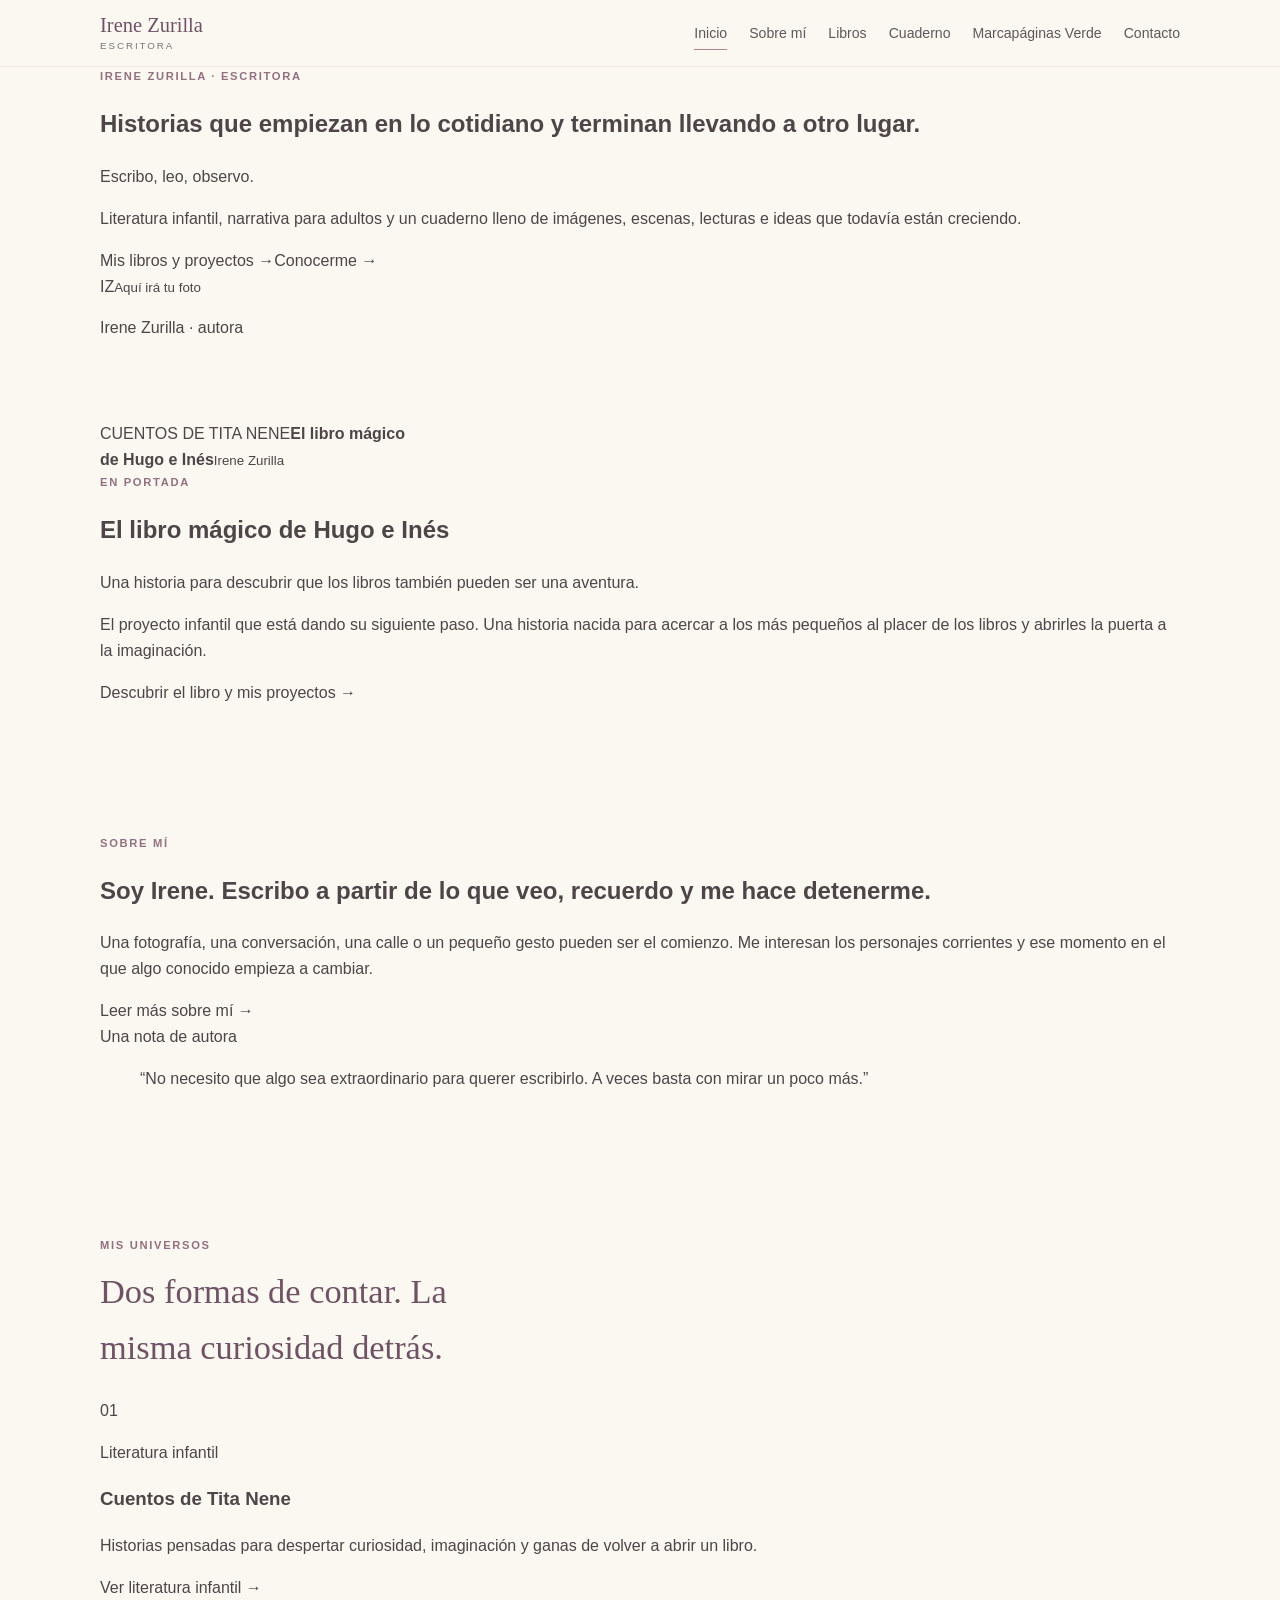
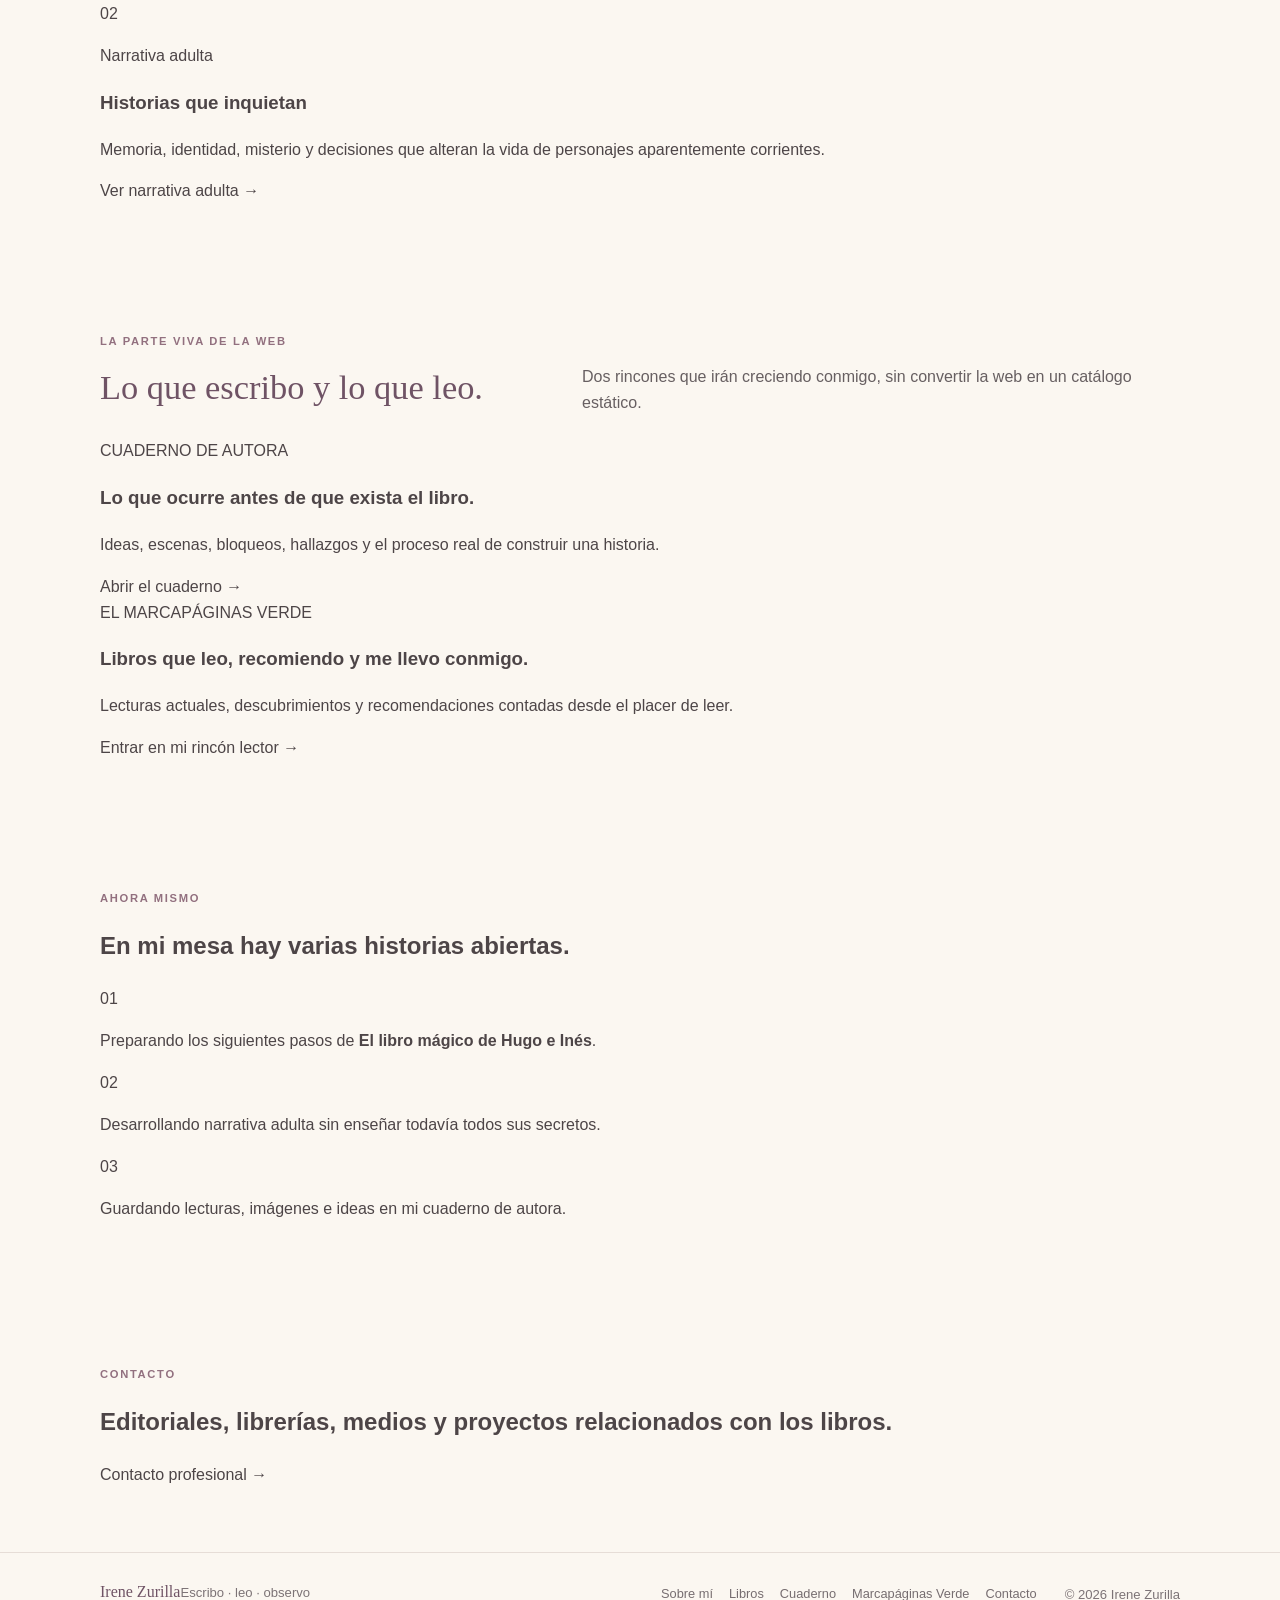
==== index.html @ b32bcbc9 "Convierte la home en una web de autora editorial" ====
<!doctype html><html lang="es"><head><meta charset="utf-8"><meta name="viewport" content="width=device-width,initial-scale=1"><title>Irene Zurilla · Escritora</title><meta name="description" content="Web oficial de Irene Zurilla, autora de literatura infantil y narrativa para adultos."><link rel="stylesheet" href="site.css"></head><body><header class="site-header"><div class="wrap header-inner"><a class="brand" href="index.html" aria-label="Irene Zurilla, inicio"><span class="brand-name">Irene Zurilla</span><span class="brand-role">escritora</span></a><button class="menu-btn" aria-label="Abrir menú" aria-expanded="false">☰</button><nav class="nav" aria-label="Navegación principal"><a class="active" href="index.html">Inicio</a><a href="sobre-mi.html">Sobre mí</a><a href="libros.html">Libros</a><a href="cuaderno.html">Cuaderno</a><a href="marcapaginas-verde.html">Marcapáginas Verde</a><a href="contacto.html">Contacto</a></nav></div></header><main><section class="author-hero"><div class="wrap author-hero-grid"><div class="author-hero-copy reveal"><p class="eyebrow">Irene Zurilla · Escritora</p><h1>Historias que empiezan en lo cotidiano y terminan llevando a otro lugar.</h1><p class="author-signature">Escribo, leo, observo.</p><p class="author-lead">Literatura infantil, narrativa para adultos y un cuaderno lleno de imágenes, escenas, lecturas e ideas que todavía están creciendo.</p><div class="hero-links"><a href="libros.html">Mis libros y proyectos →</a><a href="sobre-mi.html">Conocerme →</a></div></div><div class="author-portrait reveal"><div class="portrait-frame"><div class="avatar-placeholder"><span class="avatar-initials">IZ</span><small>Aquí irá tu foto</small></div></div><p class="portrait-caption">Irene Zurilla · autora</p></div></div></section><section class="featured-book section"><div class="wrap feature-grid"><div class="book-cover-placeholder reveal"><span class="cover-top">CUENTOS DE TITA NENE</span><strong>El libro mágico<br>de Hugo e Inés</strong><small>Irene Zurilla</small></div><div class="feature-copy reveal"><p class="eyebrow">En portada</p><h2>El libro mágico de Hugo e Inés</h2><p class="feature-subtitle">Una historia para descubrir que los libros también pueden ser una aventura.</p><p>El proyecto infantil que está dando su siguiente paso. Una historia nacida para acercar a los más pequeños al placer de los libros y abrirles la puerta a la imaginación.</p><a class="editorial-link" href="libros.html">Descubrir el libro y mis proyectos →</a></div></div></section><section class="about-home section"><div class="wrap about-home-grid"><div class="about-home-copy reveal"><p class="eyebrow">Sobre mí</p><h2>Soy Irene. Escribo a partir de lo que veo, recuerdo y me hace detenerme.</h2><p>Una fotografía, una conversación, una calle o un pequeño gesto pueden ser el comienzo. Me interesan los personajes corrientes y ese momento en el que algo conocido empieza a cambiar.</p><a class="editorial-link" href="sobre-mi.html">Leer más sobre mí →</a></div><div class="author-note reveal"><span>Una nota de autora</span><blockquote>“No necesito que algo sea extraordinario para querer escribirlo. A veces basta con mirar un poco más.”</blockquote></div></div></section><section class="worlds-home section"><div class="wrap"><div class="section-heading reveal"><div><p class="eyebrow">Mis universos</p><h2>Dos formas de contar. La misma curiosidad detrás.</h2></div></div><div class="worlds-editorial"><article class="world-panel reveal"><span class="world-number">01</span><p class="world-kicker">Literatura infantil</p><h3>Cuentos de Tita Nene</h3><p>Historias pensadas para despertar curiosidad, imaginación y ganas de volver a abrir un libro.</p><a href="libros.html">Ver literatura infantil →</a></article><article class="world-panel reveal"><span class="world-number">02</span><p class="world-kicker">Narrativa adulta</p><h3>Historias que inquietan</h3><p>Memoria, identidad, misterio y decisiones que alteran la vida de personajes aparentemente corrientes.</p><a href="libros.html">Ver narrativa adulta →</a></article></div></div></section><section class="reading-writing section"><div class="wrap"><div class="section-heading reveal"><div><p class="eyebrow">La parte viva de la web</p><h2>Lo que escribo y lo que leo.</h2></div><p>Dos rincones que irán creciendo conmigo, sin convertir la web en un catálogo estático.</p></div><div class="journal-grid"><article class="journal-item reveal"><div class="journal-meta">CUADERNO DE AUTORA</div><h3>Lo que ocurre antes de que exista el libro.</h3><p>Ideas, escenas, bloqueos, hallazgos y el proceso real de construir una historia.</p><a href="cuaderno.html">Abrir el cuaderno →</a></article><article class="journal-item reveal"><div class="journal-meta">EL MARCAPÁGINAS VERDE</div><h3>Libros que leo, recomiendo y me llevo conmigo.</h3><p>Lecturas actuales, descubrimientos y recomendaciones contadas desde el placer de leer.</p><a href="marcapaginas-verde.html">Entrar en mi rincón lector →</a></article></div></div></section><section class="now-home section"><div class="wrap now-home-grid"><div class="reveal"><p class="eyebrow">Ahora mismo</p><h2>En mi mesa hay varias historias abiertas.</h2></div><div class="now-list-clean reveal"><div><span>01</span><p>Preparando los siguientes pasos de <strong>El libro mágico de Hugo e Inés</strong>.</p></div><div><span>02</span><p>Desarrollando narrativa adulta sin enseñar todavía todos sus secretos.</p></div><div><span>03</span><p>Guardando lecturas, imágenes e ideas en mi cuaderno de autora.</p></div></div></div></section><section class="contact-home section"><div class="wrap contact-home-inner reveal"><div><p class="eyebrow">Contacto</p><h2>Editoriales, librerías, medios y proyectos relacionados con los libros.</h2></div><a class="editorial-link" href="contacto.html">Contacto profesional →</a></div></section></main><footer class="footer"><div class="wrap footer-inner"><div><strong>Irene Zurilla</strong><span>Escribo · leo · observo</span></div><nav class="footer-nav"><a href="sobre-mi.html">Sobre mí</a><a href="libros.html">Libros</a><a href="cuaderno.html">Cuaderno</a><a href="marcapaginas-verde.html">Marcapáginas Verde</a><a href="contacto.html">Contacto</a></nav><p>© <span id="year"></span> Irene Zurilla</p></div></footer><script src="site.js"></script></body></html>
---- site.css ----
:root{--cream:#fbf7f1;--paper:#fffdfa;--ink:#4d4547;--muted:#7c7376;--plum:#6f5365;--rose:#efd9dc;--rose2:#f6e8e5;--lilac:#e9e3ef;--sage:#e7eee3;--peach:#f4e4d7;--line:#e6ddd7;--max:1080px;--shadow:0 12px 36px rgba(94,74,81,.08)}*{box-sizing:border-box}html{scroll-behavior:smooth}body{margin:0;background:var(--cream);color:var(--ink);font-family:Inter,Arial,Helvetica,sans-serif;line-height:1.62}a{color:inherit;text-decoration:none}.wrap{width:min(calc(100% - 40px),var(--max));margin:0 auto}.section{padding:64px 0}.eyebrow{margin:0 0 10px;color:#92707f;font-size:.7rem;font-weight:700;letter-spacing:.15em;text-transform:uppercase}.site-header{position:sticky;top:0;z-index:30;background:rgba(251,247,241,.94);backdrop-filter:blur(14px);border-bottom:1px solid rgba(111,83,101,.08)}.header-inner{min-height:66px;display:flex;align-items:center;justify-content:space-between;gap:24px}.brand{display:flex;flex-direction:column;line-height:1}.brand-name{font-family:Georgia,'Times New Roman',serif;font-size:1.28rem;color:var(--plum)}.brand-role{margin-top:5px;color:var(--muted);font-size:.61rem;letter-spacing:.2em;text-transform:uppercase}.nav{display:flex;gap:22px;font-size:.88rem;color:#5f5759}.nav a{padding:7px 0;position:relative}.nav a.active:after,.nav a:hover:after{content:"";position:absolute;left:0;right:0;bottom:1px;height:1px;background:#b68491}.menu-btn{display:none;border:0;background:transparent;color:var(--plum);font-size:1.3rem}.writer-hero{padding:56px 0 42px}.writer-hero-grid{display:grid;grid-template-columns:.95fr 1.05fr;gap:70px;align-items:start}.folio-label{margin:0 0 18px;font-size:.72rem;text-transform:uppercase;letter-spacing:.18em;color:#92707f}.writer-intro h1{font-family:Georgia,'Times New Roman',serif;font-weight:400;color:var(--plum);font-size:clamp(3.2rem,5vw,5rem);line-height:.98;margin:0}.writer-tagline{font-family:Georgia,'Times New Roman',serif;font-size:2rem;color:#705c65;margin:12px 0 0}.writer-tagline em{color:#b27382;font-weight:400}.writer-lead{font-size:1.02rem;max-width:570px;color:#625a5d;margin:24px 0 0}.writer-meta{margin:22px 0 0;padding-top:18px;border-top:1px solid var(--line);font-size:.76rem;letter-spacing:.08em;text-transform:uppercase;color:#8a7f82}.desk-panel{background:var(--paper);border:1px solid var(--line);box-shadow:var(--shadow);padding:28px 30px 26px;position:relative}.desk-panel:before{content:"";position:absolute;left:18px;top:-8px;width:86px;height:18px;background:#ead9d7;opacity:.7;transform:rotate(-2deg)}.desk-heading{display:flex;justify-content:space-between;gap:20px;padding-bottom:16px;border-bottom:1px solid var(--line);font-size:.65rem;letter-spacing:.15em;color:#8e8587}.desk-kicker{font-size:.7rem;text-transform:uppercase;letter-spacing:.13em;color:#9a7281;margin:24px 0 8px}.desk-feature h2{font-family:Georgia,'Times New Roman',serif;font-size:2rem;line-height:1.12;font-weight:400;color:var(--plum);margin:0}.desk-feature p{color:#675f61;font-size:.92rem;max-width:520px}.desk-note{margin:24px 0 20px;padding:18px 20px;background:#f8ecea;border-left:3px solid #d9aeb8}.desk-note span{font-size:.66rem;text-transform:uppercase;letter-spacing:.13em;color:#9a7281}.desk-note p{font-family:Georgia,'Times New Roman',serif;font-style:italic;color:#715c65;font-size:1.08rem;margin:6px 0 0}.desk-link,.under-link,.contact-link{font-weight:700;color:#8f6475;font-size:.9rem}.explore-section{padding:34px 0 22px}.section-heading{display:grid;grid-template-columns:.85fr 1.15fr;gap:40px;align-items:end;margin-bottom:22px}.section-heading h2,.featured-copy h2,.simple-contact h2{font-family:Georgia,'Times New Roman',serif;font-weight:400;color:var(--plum);margin:0}.section-heading h2{font-size:2.15rem}.section-heading>p{margin:0;color:#675f61;max-width:560px}.writer-nav-grid{border-top:1px solid var(--line)}.writer-nav-card{display:grid;grid-template-columns:56px 1fr 28px;gap:20px;align-items:center;padding:20px 8px;border-bottom:1px solid var(--line);transition:.2s ease}.writer-nav-card:hover{background:#fffaf7;padding-left:14px}.writer-nav-num{font-family:Georgia,'Times New Roman',serif;color:#b0808c}.writer-nav-card h3{font-family:Georgia,'Times New Roman',serif;font-weight:400;color:#65545b;font-size:1.5rem;margin:0 0 3px}.writer-nav-card p{margin:0;color:#766d70;font-size:.88rem}.writer-nav-arrow{font-size:1.2rem;color:#a47684}.writer-current{padding-top:58px}.current-grid{display:grid;grid-template-columns:1.25fr .75fr;gap:28px}.featured-manuscript{display:grid;grid-template-columns:220px 1fr;gap:30px;background:#fffdfa;border:1px solid var(--line);padding:28px;box-shadow:0 8px 28px rgba(94,74,81,.05)}.mock-cover{aspect-ratio:3/4;background:linear-gradient(165deg,#eadde7,#f4e2df);border:1px solid #dfd2d6;padding:20px;display:flex;flex-direction:column;justify-content:space-between;color:#6d5861}.mock-cover span{font-size:.58rem;letter-spacing:.14em}.mock-cover strong{font-family:Georgia,'Times New Roman',serif;font-size:1.45rem;line-height:1.15;font-weight:400}.mock-cover small{font-family:Georgia,'Times New Roman',serif;font-style:italic}.featured-copy h2{font-size:2rem;line-height:1.2}.featured-copy>p:not(.eyebrow){color:#675f61}.current-notes{background:#fffaf8;border:1px solid var(--line);padding:24px}.current-item{display:grid;grid-template-columns:38px 1fr;gap:12px;padding:14px 0;border-bottom:1px solid var(--line)}.current-item:last-child{border-bottom:0}.current-item span{font-family:Georgia,'Times New Roman',serif;color:#b0808c}.current-item p{margin:0;font-size:.9rem;color:#665e61}.writer-quote{padding:40px 0}.quote-inner{position:relative;border-top:1px solid var(--line);border-bottom:1px solid var(--line);padding:34px 58px 30px}.quote-mark{position:absolute;left:6px;top:18px;font-family:Georgia,'Times New Roman',serif;font-size:4rem;color:#e7cbd1}.quote-inner blockquote{font-family:Georgia,'Times New Roman',serif;font-size:1.75rem;line-height:1.45;color:#66545b;margin:0 0 14px}.quote-inner a{font-size:.86rem;color:#8f6475;font-weight:700}.simple-contact{display:grid;grid-template-columns:1.2fr .8fr;gap:40px;align-items:end;border:1px solid var(--line);background:#fffaf7;padding:30px 34px}.simple-contact h2{font-size:1.9rem;line-height:1.25}.contact-link{justify-self:end}.page-hero{padding:52px 0 30px}.page-hero .wrap{display:grid;grid-template-columns:.78fr 1.22fr;gap:48px;align-items:end}.page-hero h1{font-family:Georgia,'Times New Roman',serif;font-weight:400;color:var(--plum);font-size:clamp(2.5rem,4vw,4rem);line-height:1;margin:0}.page-hero p{font-size:1rem;color:#655d60;margin:0;max-width:620px}.content-grid{display:grid;grid-template-columns:.78fr 1.22fr;gap:56px;align-items:start}.side-note{background:var(--rose2);padding:20px;font-family:Georgia,'Times New Roman',serif;color:#765d68;font-style:italic}.prose{background:rgba(255,255,255,.62);border:1px solid var(--line);padding:30px}.book-grid{display:grid;grid-template-columns:repeat(2,1fr);gap:18px}.book-card{background:#fffdfa;border:1px solid var(--line);padding:24px;min-height:250px}.book-card .label{font-size:.68rem;text-transform:uppercase;letter-spacing:.13em;color:#8c6d79;font-weight:700}.book-card h3{font-family:Georgia,'Times New Roman',serif;font-size:1.7rem;font-weight:400;color:var(--plum);margin:10px 0 12px}.book-card p{font-size:.9rem;color:#665d60}.book-card.feature{grid-column:1/-1;background:linear-gradient(135deg,#f7e6e4,#efe9f2)}.portal-grid{display:grid;grid-template-columns:repeat(3,1fr);gap:16px}.portal{min-height:220px;padding:24px;border:1px solid rgba(111,83,101,.08);display:flex;flex-direction:column;justify-content:space-between}.portal.rose{background:#f5e3e3}.portal.lilac{background:#ebe5f0}.portal.sage{background:#e9efe5}.portal.peach{background:#f5e7dc}.portal.paper{background:#fffdfa}.portal h3{font-family:Georgia,'Times New Roman',serif;font-size:1.55rem;font-weight:400;color:#64545b;margin:8px 0 10px}.portal p{font-size:.9rem;margin:0;color:#665d60}.notebook-board{display:grid;grid-template-columns:repeat(3,1fr);gap:16px}.note-card{padding:22px;min-height:200px;border:1px solid rgba(111,83,101,.08)}.note-card:nth-child(1){background:#f6e4e4}.note-card:nth-child(2){background:#ece6f1}.note-card:nth-child(3){background:#e8efe4}.note-card h3{font-family:Georgia,'Times New Roman',serif;font-size:1.45rem;font-weight:400;color:#64545b;margin:0 0 10px}.note-card p{font-size:.88rem;color:#665d60}.contact-box{background:#f0e9ee;border:1px solid var(--line);padding:34px;display:grid;grid-template-columns:.85fr 1.15fr;gap:40px}.contact-box h2{font-family:Georgia,'Times New Roman',serif;font-size:2rem;font-weight:400;color:var(--plum);margin:0}.footer{padding:26px 0 34px;border-top:1px solid var(--line)}.footer-inner{display:grid;grid-template-columns:1fr auto auto;gap:28px;align-items:end}.footer strong{font-family:Georgia,'Times New Roman',serif;color:var(--plum);font-weight:400}.footer span,.footer p{font-size:.82rem;color:var(--muted);margin:0}.footer-nav{display:flex;gap:16px;font-size:.8rem;color:#766d70}.reveal{opacity:0;transform:translateY(12px);transition:.5s ease}.reveal.visible{opacity:1;transform:none}@media(max-width:900px){.writer-hero-grid,.section-heading,.current-grid,.simple-contact,.page-hero .wrap,.content-grid,.contact-box{grid-template-columns:1fr}.featured-manuscript{grid-template-columns:180px 1fr}.portal-grid,.notebook-board{grid-template-columns:1fr 1fr}.book-grid{grid-template-columns:1fr}.footer-inner{grid-template-columns:1fr}.footer-nav{flex-wrap:wrap}.nav{display:none;position:absolute;top:66px;left:0;right:0;background:var(--cream);padding:18px 20px;border-bottom:1px solid var(--line);flex-direction:column}.nav.open{display:flex}.menu-btn{display:block}.contact-link{justify-self:start}}@media(max-width:600px){.wrap{width:min(calc(100% - 28px),var(--max))}.section{padding:48px 0}.writer-hero{padding:36px 0 28px}.writer-intro h1{font-size:3.1rem}.writer-tagline{font-size:1.55rem}.writer-hero-grid{gap:34px}.desk-panel{padding:24px}.section-heading h2{font-size:1.8rem}.writer-nav-card{grid-template-columns:42px 1fr 20px;gap:12px}.featured-manuscript{grid-template-columns:1fr}.mock-cover{max-width:210px}.portal-grid,.notebook-board{grid-template-columns:1fr}.book-card.feature{grid-column:auto}.quote-inner{padding:28px 20px 26px 38px}.quote-inner blockquote{font-size:1.35rem}.simple-contact{padding:24px}.footer-nav{display:none}}
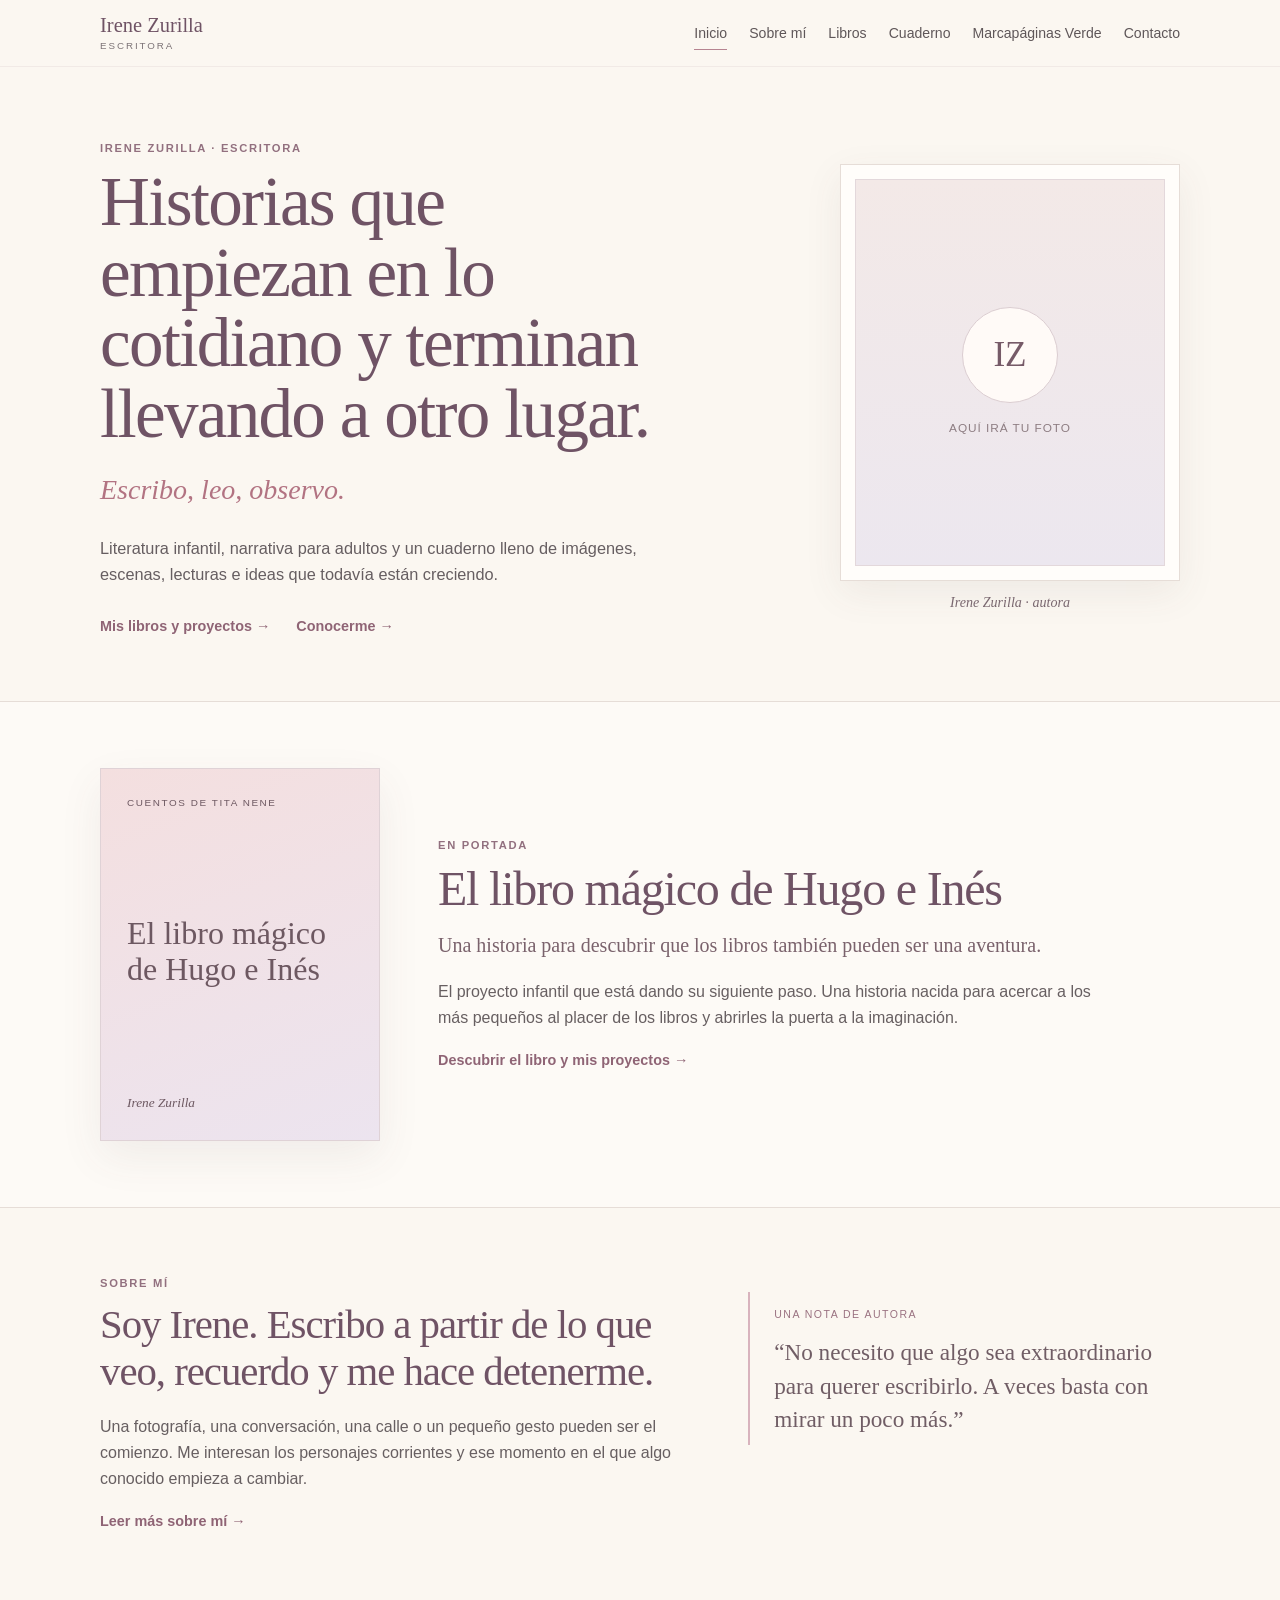
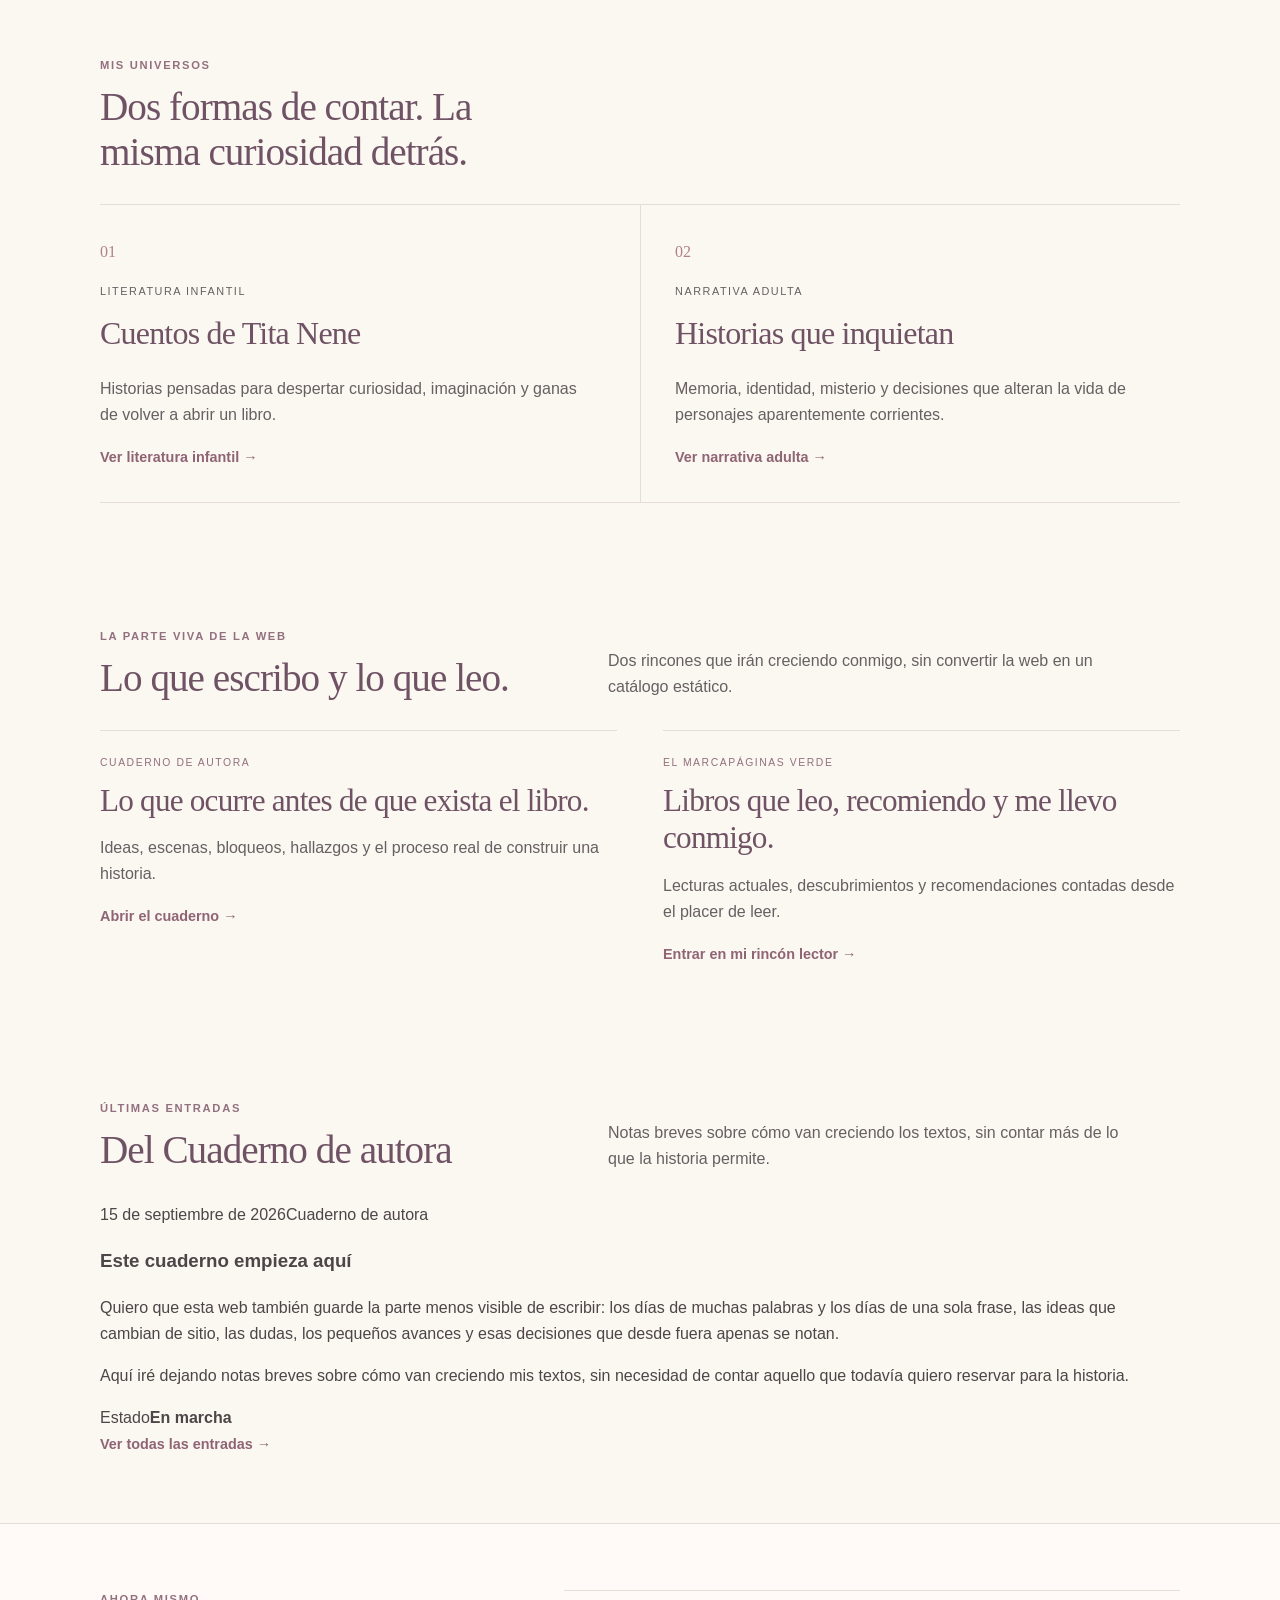
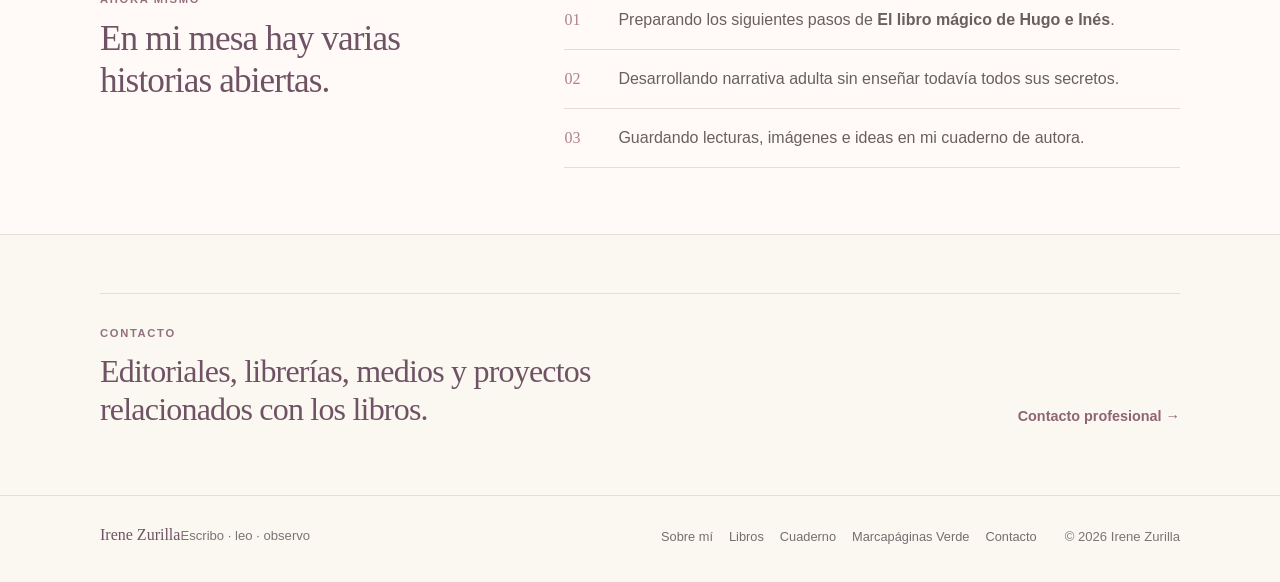
==== commit 4768611f: "Muestra las últimas entradas del Cuaderno en la portada" ====
--- a/index.html
+++ b/index.html
@@ -1 +1 @@
-<!doctype html><html lang="es"><head><meta charset="utf-8"><meta name="viewport" content="width=device-width,initial-scale=1"><title>Irene Zurilla · Escritora</title><meta name="description" content="Web oficial de Irene Zurilla, autora de literatura infantil y narrativa para adultos."><link rel="stylesheet" href="site.css"></head><body><header class="site-header"><div class="wrap header-inner"><a class="brand" href="index.html" aria-label="Irene Zurilla, inicio"><span class="brand-name">Irene Zurilla</span><span class="brand-role">escritora</span></a><button class="menu-btn" aria-label="Abrir menú" aria-expanded="false">☰</button><nav class="nav" aria-label="Navegación principal"><a class="active" href="index.html">Inicio</a><a href="sobre-mi.html">Sobre mí</a><a href="libros.html">Libros</a><a href="cuaderno.html">Cuaderno</a><a href="marcapaginas-verde.html">Marcapáginas Verde</a><a href="contacto.html">Contacto</a></nav></div></header><main><section class="author-hero"><div class="wrap author-hero-grid"><div class="author-hero-copy reveal"><p class="eyebrow">Irene Zurilla · Escritora</p><h1>Historias que empiezan en lo cotidiano y terminan llevando a otro lugar.</h1><p class="author-signature">Escribo, leo, observo.</p><p class="author-lead">Literatura infantil, narrativa para adultos y un cuaderno lleno de imágenes, escenas, lecturas e ideas que todavía están creciendo.</p><div class="hero-links"><a href="libros.html">Mis libros y proyectos →</a><a href="sobre-mi.html">Conocerme →</a></div></div><div class="author-portrait reveal"><div class="portrait-frame"><div class="avatar-placeholder"><span class="avatar-initials">IZ</span><small>Aquí irá tu foto</small></div></div><p class="portrait-caption">Irene Zurilla · autora</p></div></div></section><section class="featured-book section"><div class="wrap feature-grid"><div class="book-cover-placeholder reveal"><span class="cover-top">CUENTOS DE TITA NENE</span><strong>El libro mágico<br>de Hugo e Inés</strong><small>Irene Zurilla</small></div><div class="feature-copy reveal"><p class="eyebrow">En portada</p><h2>El libro mágico de Hugo e Inés</h2><p class="feature-subtitle">Una historia para descubrir que los libros también pueden ser una aventura.</p><p>El proyecto infantil que está dando su siguiente paso. Una historia nacida para acercar a los más pequeños al placer de los libros y abrirles la puerta a la imaginación.</p><a class="editorial-link" href="libros.html">Descubrir el libro y mis proyectos →</a></div></div></section><section class="about-home section"><div class="wrap about-home-grid"><div class="about-home-copy reveal"><p class="eyebrow">Sobre mí</p><h2>Soy Irene. Escribo a partir de lo que veo, recuerdo y me hace detenerme.</h2><p>Una fotografía, una conversación, una calle o un pequeño gesto pueden ser el comienzo. Me interesan los personajes corrientes y ese momento en el que algo conocido empieza a cambiar.</p><a class="editorial-link" href="sobre-mi.html">Leer más sobre mí →</a></div><div class="author-note reveal"><span>Una nota de autora</span><blockquote>“No necesito que algo sea extraordinario para querer escribirlo. A veces basta con mirar un poco más.”</blockquote></div></div></section><section class="worlds-home section"><div class="wrap"><div class="section-heading reveal"><div><p class="eyebrow">Mis universos</p><h2>Dos formas de contar. La misma curiosidad detrás.</h2></div></div><div class="worlds-editorial"><article class="world-panel reveal"><span class="world-number">01</span><p class="world-kicker">Literatura infantil</p><h3>Cuentos de Tita Nene</h3><p>Historias pensadas para despertar curiosidad, imaginación y ganas de volver a abrir un libro.</p><a href="libros.html">Ver literatura infantil →</a></article><article class="world-panel reveal"><span class="world-number">02</span><p class="world-kicker">Narrativa adulta</p><h3>Historias que inquietan</h3><p>Memoria, identidad, misterio y decisiones que alteran la vida de personajes aparentemente corrientes.</p><a href="libros.html">Ver narrativa adulta →</a></article></div></div></section><section class="reading-writing section"><div class="wrap"><div class="section-heading reveal"><div><p class="eyebrow">La parte viva de la web</p><h2>Lo que escribo y lo que leo.</h2></div><p>Dos rincones que irán creciendo conmigo, sin convertir la web en un catálogo estático.</p></div><div class="journal-grid"><article class="journal-item reveal"><div class="journal-meta">CUADERNO DE AUTORA</div><h3>Lo que ocurre antes de que exista el libro.</h3><p>Ideas, escenas, bloqueos, hallazgos y el proceso real de construir una historia.</p><a href="cuaderno.html">Abrir el cuaderno →</a></article><article class="journal-item reveal"><div class="journal-meta">EL MARCAPÁGINAS VERDE</div><h3>Libros que leo, recomiendo y me llevo conmigo.</h3><p>Lecturas actuales, descubrimientos y recomendaciones contadas desde el placer de leer.</p><a href="marcapaginas-verde.html">Entrar en mi rincón lector →</a></article></div></div></section><section class="now-home section"><div class="wrap now-home-grid"><div class="reveal"><p class="eyebrow">Ahora mismo</p><h2>En mi mesa hay varias historias abiertas.</h2></div><div class="now-list-clean reveal"><div><span>01</span><p>Preparando los siguientes pasos de <strong>El libro mágico de Hugo e Inés</strong>.</p></div><div><span>02</span><p>Desarrollando narrativa adulta sin enseñar todavía todos sus secretos.</p></div><div><span>03</span><p>Guardando lecturas, imágenes e ideas en mi cuaderno de autora.</p></div></div></div></section><section class="contact-home section"><div class="wrap contact-home-inner reveal"><div><p class="eyebrow">Contacto</p><h2>Editoriales, librerías, medios y proyectos relacionados con los libros.</h2></div><a class="editorial-link" href="contacto.html">Contacto profesional →</a></div></section></main><footer class="footer"><div class="wrap footer-inner"><div><strong>Irene Zurilla</strong><span>Escribo · leo · observo</span></div><nav class="footer-nav"><a href="sobre-mi.html">Sobre mí</a><a href="libros.html">Libros</a><a href="cuaderno.html">Cuaderno</a><a href="marcapaginas-verde.html">Marcapáginas Verde</a><a href="contacto.html">Contacto</a></nav><p>© <span id="year"></span> Irene Zurilla</p></div></footer><script src="site.js"></script></body></html>+<!doctype html><html lang="es"><head><meta charset="utf-8"><meta name="viewport" content="width=device-width,initial-scale=1"><title>Irene Zurilla · Escritora</title><meta name="description" content="Web oficial de Irene Zurilla, autora de literatura infantil y narrativa para adultos."><link rel="stylesheet" href="site.css"></head><body><header class="site-header"><div class="wrap header-inner"><a class="brand" href="index.html" aria-label="Irene Zurilla, inicio"><span class="brand-name">Irene Zurilla</span><span class="brand-role">escritora</span></a><button class="menu-btn" aria-label="Abrir menú" aria-expanded="false">☰</button><nav class="nav" aria-label="Navegación principal"><a class="active" href="index.html">Inicio</a><a href="sobre-mi.html">Sobre mí</a><a href="libros.html">Libros</a><a href="cuaderno.html">Cuaderno</a><a href="marcapaginas-verde.html">Marcapáginas Verde</a><a href="contacto.html">Contacto</a></nav></div></header><main><section class="author-hero"><div class="wrap author-hero-grid"><div class="author-hero-copy reveal"><p class="eyebrow">Irene Zurilla · Escritora</p><h1>Historias que empiezan en lo cotidiano y terminan llevando a otro lugar.</h1><p class="author-signature">Escribo, leo, observo.</p><p class="author-lead">Literatura infantil, narrativa para adultos y un cuaderno lleno de imágenes, escenas, lecturas e ideas que todavía están creciendo.</p><div class="hero-links"><a href="libros.html">Mis libros y proyectos →</a><a href="sobre-mi.html">Conocerme →</a></div></div><div class="author-portrait reveal"><div class="portrait-frame"><div class="avatar-placeholder"><span class="avatar-initials">IZ</span><small>Aquí irá tu foto</small></div></div><p class="portrait-caption">Irene Zurilla · autora</p></div></div></section><section class="featured-book section"><div class="wrap feature-grid"><div class="book-cover-placeholder reveal"><span class="cover-top">CUENTOS DE TITA NENE</span><strong>El libro mágico<br>de Hugo e Inés</strong><small>Irene Zurilla</small></div><div class="feature-copy reveal"><p class="eyebrow">En portada</p><h2>El libro mágico de Hugo e Inés</h2><p class="feature-subtitle">Una historia para descubrir que los libros también pueden ser una aventura.</p><p>El proyecto infantil que está dando su siguiente paso. Una historia nacida para acercar a los más pequeños al placer de los libros y abrirles la puerta a la imaginación.</p><a class="editorial-link" href="libros.html">Descubrir el libro y mis proyectos →</a></div></div></section><section class="about-home section"><div class="wrap about-home-grid"><div class="about-home-copy reveal"><p class="eyebrow">Sobre mí</p><h2>Soy Irene. Escribo a partir de lo que veo, recuerdo y me hace detenerme.</h2><p>Una fotografía, una conversación, una calle o un pequeño gesto pueden ser el comienzo. Me interesan los personajes corrientes y ese momento en el que algo conocido empieza a cambiar.</p><a class="editorial-link" href="sobre-mi.html">Leer más sobre mí →</a></div><div class="author-note reveal"><span>Una nota de autora</span><blockquote>“No necesito que algo sea extraordinario para querer escribirlo. A veces basta con mirar un poco más.”</blockquote></div></div></section><section class="worlds-home section"><div class="wrap"><div class="section-heading reveal"><div><p class="eyebrow">Mis universos</p><h2>Dos formas de contar. La misma curiosidad detrás.</h2></div></div><div class="worlds-editorial"><article class="world-panel reveal"><span class="world-number">01</span><p class="world-kicker">Literatura infantil</p><h3>Cuentos de Tita Nene</h3><p>Historias pensadas para despertar curiosidad, imaginación y ganas de volver a abrir un libro.</p><a href="libros.html">Ver literatura infantil →</a></article><article class="world-panel reveal"><span class="world-number">02</span><p class="world-kicker">Narrativa adulta</p><h3>Historias que inquietan</h3><p>Memoria, identidad, misterio y decisiones que alteran la vida de personajes aparentemente corrientes.</p><a href="libros.html">Ver narrativa adulta →</a></article></div></div></section><section class="reading-writing section"><div class="wrap"><div class="section-heading reveal"><div><p class="eyebrow">La parte viva de la web</p><h2>Lo que escribo y lo que leo.</h2></div><p>Dos rincones que irán creciendo conmigo, sin convertir la web en un catálogo estático.</p></div><div class="journal-grid"><article class="journal-item reveal"><div class="journal-meta">CUADERNO DE AUTORA</div><h3>Lo que ocurre antes de que exista el libro.</h3><p>Ideas, escenas, bloqueos, hallazgos y el proceso real de construir una historia.</p><a href="cuaderno.html">Abrir el cuaderno →</a></article><article class="journal-item reveal"><div class="journal-meta">EL MARCAPÁGINAS VERDE</div><h3>Libros que leo, recomiendo y me llevo conmigo.</h3><p>Lecturas actuales, descubrimientos y recomendaciones contadas desde el placer de leer.</p><a href="marcapaginas-verde.html">Entrar en mi rincón lector →</a></article></div></div></section><section class="home-journal section"><div class="wrap"><div class="section-heading reveal"><div><p class="eyebrow">Últimas entradas</p><h2>Del Cuaderno de autora</h2></div><p>Notas breves sobre cómo van creciendo los textos, sin contar más de lo que la historia permite.</p></div><div id="home-journal-entries" class="home-journal-entries"></div><div class="home-journal-link"><a class="editorial-link" href="cuaderno.html">Ver todas las entradas →</a></div></div></section><section class="now-home section"><div class="wrap now-home-grid"><div class="reveal"><p class="eyebrow">Ahora mismo</p><h2>En mi mesa hay varias historias abiertas.</h2></div><div class="now-list-clean reveal"><div><span>01</span><p>Preparando los siguientes pasos de <strong>El libro mágico de Hugo e Inés</strong>.</p></div><div><span>02</span><p>Desarrollando narrativa adulta sin enseñar todavía todos sus secretos.</p></div><div><span>03</span><p>Guardando lecturas, imágenes e ideas en mi cuaderno de autora.</p></div></div></div></section><section class="contact-home section"><div class="wrap contact-home-inner reveal"><div><p class="eyebrow">Contacto</p><h2>Editoriales, librerías, medios y proyectos relacionados con los libros.</h2></div><a class="editorial-link" href="contacto.html">Contacto profesional →</a></div></section></main><footer class="footer"><div class="wrap footer-inner"><div><strong>Irene Zurilla</strong><span>Escribo · leo · observo</span></div><nav class="footer-nav"><a href="sobre-mi.html">Sobre mí</a><a href="libros.html">Libros</a><a href="cuaderno.html">Cuaderno</a><a href="marcapaginas-verde.html">Marcapáginas Verde</a><a href="contacto.html">Contacto</a></nav><p>© <span id="year"></span> Irene Zurilla</p></div></footer><script src="cuaderno-data.js"></script><script src="site.js"></script></body></html>
--- a/site.css
+++ b/site.css
@@ -1 +1 @@
-:root{--cream:#fbf7f1;--paper:#fffdfa;--ink:#4d4547;--muted:#7c7376;--plum:#6f5365;--rose:#efd9dc;--rose2:#f6e8e5;--lilac:#e9e3ef;--sage:#e7eee3;--peach:#f4e4d7;--line:#e6ddd7;--max:1080px;--shadow:0 12px 36px rgba(94,74,81,.08)}*{box-sizing:border-box}html{scroll-behavior:smooth}body{margin:0;background:var(--cream);color:var(--ink);font-family:Inter,Arial,Helvetica,sans-serif;line-height:1.62}a{color:inherit;text-decoration:none}.wrap{width:min(calc(100% - 40px),var(--max));margin:0 auto}.section{padding:64px 0}.eyebrow{margin:0 0 10px;color:#92707f;font-size:.7rem;font-weight:700;letter-spacing:.15em;text-transform:uppercase}.site-header{position:sticky;top:0;z-index:30;background:rgba(251,247,241,.94);backdrop-filter:blur(14px);border-bottom:1px solid rgba(111,83,101,.08)}.header-inner{min-height:66px;display:flex;align-items:center;justify-content:space-between;gap:24px}.brand{display:flex;flex-direction:column;line-height:1}.brand-name{font-family:Georgia,'Times New Roman',serif;font-size:1.28rem;color:var(--plum)}.brand-role{margin-top:5px;color:var(--muted);font-size:.61rem;letter-spacing:.2em;text-transform:uppercase}.nav{display:flex;gap:22px;font-size:.88rem;color:#5f5759}.nav a{padding:7px 0;position:relative}.nav a.active:after,.nav a:hover:after{content:"";position:absolute;left:0;right:0;bottom:1px;height:1px;background:#b68491}.menu-btn{display:none;border:0;background:transparent;color:var(--plum);font-size:1.3rem}.writer-hero{padding:56px 0 42px}.writer-hero-grid{display:grid;grid-template-columns:.95fr 1.05fr;gap:70px;align-items:start}.folio-label{margin:0 0 18px;font-size:.72rem;text-transform:uppercase;letter-spacing:.18em;color:#92707f}.writer-intro h1{font-family:Georgia,'Times New Roman',serif;font-weight:400;color:var(--plum);font-size:clamp(3.2rem,5vw,5rem);line-height:.98;margin:0}.writer-tagline{font-family:Georgia,'Times New Roman',serif;font-size:2rem;color:#705c65;margin:12px 0 0}.writer-tagline em{color:#b27382;font-weight:400}.writer-lead{font-size:1.02rem;max-width:570px;color:#625a5d;margin:24px 0 0}.writer-meta{margin:22px 0 0;padding-top:18px;border-top:1px solid var(--line);font-size:.76rem;letter-spacing:.08em;text-transform:uppercase;color:#8a7f82}.desk-panel{background:var(--paper);border:1px solid var(--line);box-shadow:var(--shadow);padding:28px 30px 26px;position:relative}.desk-panel:before{content:"";position:absolute;left:18px;top:-8px;width:86px;height:18px;background:#ead9d7;opacity:.7;transform:rotate(-2deg)}.desk-heading{display:flex;justify-content:space-between;gap:20px;padding-bottom:16px;border-bottom:1px solid var(--line);font-size:.65rem;letter-spacing:.15em;color:#8e8587}.desk-kicker{font-size:.7rem;text-transform:uppercase;letter-spacing:.13em;color:#9a7281;margin:24px 0 8px}.desk-feature h2{font-family:Georgia,'Times New Roman',serif;font-size:2rem;line-height:1.12;font-weight:400;color:var(--plum);margin:0}.desk-feature p{color:#675f61;font-size:.92rem;max-width:520px}.desk-note{margin:24px 0 20px;padding:18px 20px;background:#f8ecea;border-left:3px solid #d9aeb8}.desk-note span{font-size:.66rem;text-transform:uppercase;letter-spacing:.13em;color:#9a7281}.desk-note p{font-family:Georgia,'Times New Roman',serif;font-style:italic;color:#715c65;font-size:1.08rem;margin:6px 0 0}.desk-link,.under-link,.contact-link{font-weight:700;color:#8f6475;font-size:.9rem}.explore-section{padding:34px 0 22px}.section-heading{display:grid;grid-template-columns:.85fr 1.15fr;gap:40px;align-items:end;margin-bottom:22px}.section-heading h2,.featured-copy h2,.simple-contact h2{font-family:Georgia,'Times New Roman',serif;font-weight:400;color:var(--plum);margin:0}.section-heading h2{font-size:2.15rem}.section-heading>p{margin:0;color:#675f61;max-width:560px}.writer-nav-grid{border-top:1px solid var(--line)}.writer-nav-card{display:grid;grid-template-columns:56px 1fr 28px;gap:20px;align-items:center;padding:20px 8px;border-bottom:1px solid var(--line);transition:.2s ease}.writer-nav-card:hover{background:#fffaf7;padding-left:14px}.writer-nav-num{font-family:Georgia,'Times New Roman',serif;color:#b0808c}.writer-nav-card h3{font-family:Georgia,'Times New Roman',serif;font-weight:400;color:#65545b;font-size:1.5rem;margin:0 0 3px}.writer-nav-card p{margin:0;color:#766d70;font-size:.88rem}.writer-nav-arrow{font-size:1.2rem;color:#a47684}.writer-current{padding-top:58px}.current-grid{display:grid;grid-template-columns:1.25fr .75fr;gap:28px}.featured-manuscript{display:grid;grid-template-columns:220px 1fr;gap:30px;background:#fffdfa;border:1px solid var(--line);padding:28px;box-shadow:0 8px 28px rgba(94,74,81,.05)}.mock-cover{aspect-ratio:3/4;background:linear-gradient(165deg,#eadde7,#f4e2df);border:1px solid #dfd2d6;padding:20px;display:flex;flex-direction:column;justify-content:space-between;color:#6d5861}.mock-cover span{font-size:.58rem;letter-spacing:.14em}.mock-cover strong{font-family:Georgia,'Times New Roman',serif;font-size:1.45rem;line-height:1.15;font-weight:400}.mock-cover small{font-family:Georgia,'Times New Roman',serif;font-style:italic}.featured-copy h2{font-size:2rem;line-height:1.2}.featured-copy>p:not(.eyebrow){color:#675f61}.current-notes{background:#fffaf8;border:1px solid var(--line);padding:24px}.current-item{display:grid;grid-template-columns:38px 1fr;gap:12px;padding:14px 0;border-bottom:1px solid var(--line)}.current-item:last-child{border-bottom:0}.current-item span{font-family:Georgia,'Times New Roman',serif;color:#b0808c}.current-item p{margin:0;font-size:.9rem;color:#665e61}.writer-quote{padding:40px 0}.quote-inner{position:relative;border-top:1px solid var(--line);border-bottom:1px solid var(--line);padding:34px 58px 30px}.quote-mark{position:absolute;left:6px;top:18px;font-family:Georgia,'Times New Roman',serif;font-size:4rem;color:#e7cbd1}.quote-inner blockquote{font-family:Georgia,'Times New Roman',serif;font-size:1.75rem;line-height:1.45;color:#66545b;margin:0 0 14px}.quote-inner a{font-size:.86rem;color:#8f6475;font-weight:700}.simple-contact{display:grid;grid-template-columns:1.2fr .8fr;gap:40px;align-items:end;border:1px solid var(--line);background:#fffaf7;padding:30px 34px}.simple-contact h2{font-size:1.9rem;line-height:1.25}.contact-link{justify-self:end}.page-hero{padding:52px 0 30px}.page-hero .wrap{display:grid;grid-template-columns:.78fr 1.22fr;gap:48px;align-items:end}.page-hero h1{font-family:Georgia,'Times New Roman',serif;font-weight:400;color:var(--plum);font-size:clamp(2.5rem,4vw,4rem);line-height:1;margin:0}.page-hero p{font-size:1rem;color:#655d60;margin:0;max-width:620px}.content-grid{display:grid;grid-template-columns:.78fr 1.22fr;gap:56px;align-items:start}.side-note{background:var(--rose2);padding:20px;font-family:Georgia,'Times New Roman',serif;color:#765d68;font-style:italic}.prose{background:rgba(255,255,255,.62);border:1px solid var(--line);padding:30px}.book-grid{display:grid;grid-template-columns:repeat(2,1fr);gap:18px}.book-card{background:#fffdfa;border:1px solid var(--line);padding:24px;min-height:250px}.book-card .label{font-size:.68rem;text-transform:uppercase;letter-spacing:.13em;color:#8c6d79;font-weight:700}.book-card h3{font-family:Georgia,'Times New Roman',serif;font-size:1.7rem;font-weight:400;color:var(--plum);margin:10px 0 12px}.book-card p{font-size:.9rem;color:#665d60}.book-card.feature{grid-column:1/-1;background:linear-gradient(135deg,#f7e6e4,#efe9f2)}.portal-grid{display:grid;grid-template-columns:repeat(3,1fr);gap:16px}.portal{min-height:220px;padding:24px;border:1px solid rgba(111,83,101,.08);display:flex;flex-direction:column;justify-content:space-between}.portal.rose{background:#f5e3e3}.portal.lilac{background:#ebe5f0}.portal.sage{background:#e9efe5}.portal.peach{background:#f5e7dc}.portal.paper{background:#fffdfa}.portal h3{font-family:Georgia,'Times New Roman',serif;font-size:1.55rem;font-weight:400;color:#64545b;margin:8px 0 10px}.portal p{font-size:.9rem;margin:0;color:#665d60}.notebook-board{display:grid;grid-template-columns:repeat(3,1fr);gap:16px}.note-card{padding:22px;min-height:200px;border:1px solid rgba(111,83,101,.08)}.note-card:nth-child(1){background:#f6e4e4}.note-card:nth-child(2){background:#ece6f1}.note-card:nth-child(3){background:#e8efe4}.note-card h3{font-family:Georgia,'Times New Roman',serif;font-size:1.45rem;font-weight:400;color:#64545b;margin:0 0 10px}.note-card p{font-size:.88rem;color:#665d60}.contact-box{background:#f0e9ee;border:1px solid var(--line);padding:34px;display:grid;grid-template-columns:.85fr 1.15fr;gap:40px}.contact-box h2{font-family:Georgia,'Times New Roman',serif;font-size:2rem;font-weight:400;color:var(--plum);margin:0}.footer{padding:26px 0 34px;border-top:1px solid var(--line)}.footer-inner{display:grid;grid-template-columns:1fr auto auto;gap:28px;align-items:end}.footer strong{font-family:Georgia,'Times New Roman',serif;color:var(--plum);font-weight:400}.footer span,.footer p{font-size:.82rem;color:var(--muted);margin:0}.footer-nav{display:flex;gap:16px;font-size:.8rem;color:#766d70}.reveal{opacity:0;transform:translateY(12px);transition:.5s ease}.reveal.visible{opacity:1;transform:none}@media(max-width:900px){.writer-hero-grid,.section-heading,.current-grid,.simple-contact,.page-hero .wrap,.content-grid,.contact-box{grid-template-columns:1fr}.featured-manuscript{grid-template-columns:180px 1fr}.portal-grid,.notebook-board{grid-template-columns:1fr 1fr}.book-grid{grid-template-columns:1fr}.footer-inner{grid-template-columns:1fr}.footer-nav{flex-wrap:wrap}.nav{display:none;position:absolute;top:66px;left:0;right:0;background:var(--cream);padding:18px 20px;border-bottom:1px solid var(--line);flex-direction:column}.nav.open{display:flex}.menu-btn{display:block}.contact-link{justify-self:start}}@media(max-width:600px){.wrap{width:min(calc(100% - 28px),var(--max))}.section{padding:48px 0}.writer-hero{padding:36px 0 28px}.writer-intro h1{font-size:3.1rem}.writer-tagline{font-size:1.55rem}.writer-hero-grid{gap:34px}.desk-panel{padding:24px}.section-heading h2{font-size:1.8rem}.writer-nav-card{grid-template-columns:42px 1fr 20px;gap:12px}.featured-manuscript{grid-template-columns:1fr}.mock-cover{max-width:210px}.portal-grid,.notebook-board{grid-template-columns:1fr}.book-card.feature{grid-column:auto}.quote-inner{padding:28px 20px 26px 38px}.quote-inner blockquote{font-size:1.35rem}.simple-contact{padding:24px}.footer-nav{display:none}}+:root{--cream:#fbf7f1;--paper:#fffdfa;--ink:#4d4547;--muted:#7c7376;--plum:#6f5365;--rose:#efd9dc;--rose2:#f6e8e5;--lilac:#e9e3ef;--sage:#e7eee3;--peach:#f4e4d7;--line:#e6ddd7;--max:1080px;--shadow:0 12px 36px rgba(94,74,81,.08)}*{box-sizing:border-box}html{scroll-behavior:smooth}body{margin:0;background:var(--cream);color:var(--ink);font-family:Inter,Arial,Helvetica,sans-serif;line-height:1.62}a{color:inherit;text-decoration:none}.wrap{width:min(calc(100% - 40px),var(--max));margin:0 auto}.section{padding:66px 0}.eyebrow{margin:0 0 10px;color:#92707f;font-size:.7rem;font-weight:700;letter-spacing:.15em;text-transform:uppercase}.site-header{position:sticky;top:0;z-index:30;background:rgba(251,247,241,.94);backdrop-filter:blur(14px);border-bottom:1px solid rgba(111,83,101,.08)}.header-inner{min-height:66px;display:flex;align-items:center;justify-content:space-between;gap:24px}.brand{display:flex;flex-direction:column;line-height:1}.brand-name{font-family:Georgia,'Times New Roman',serif;font-size:1.28rem;color:var(--plum)}.brand-role{margin-top:5px;color:var(--muted);font-size:.61rem;letter-spacing:.2em;text-transform:uppercase}.nav{display:flex;gap:22px;font-size:.88rem;color:#5f5759}.nav a{padding:7px 0;position:relative}.nav a.active:after,.nav a:hover:after{content:"";position:absolute;left:0;right:0;bottom:1px;height:1px;background:#b68491}.menu-btn{display:none;border:0;background:transparent;color:var(--plum);font-size:1.3rem}.author-hero{padding:72px 0 62px}.author-hero-grid{display:grid;grid-template-columns:1.15fr .85fr;gap:72px;align-items:center}.author-hero h1,.feature-copy h2,.about-home-copy h2,.section-heading h2,.world-panel h3,.journal-item h3,.now-home h2,.contact-home h2{font-family:Georgia,'Times New Roman',serif;font-weight:400;color:var(--plum);letter-spacing:-.025em}.author-hero h1{font-size:clamp(3.3rem,5.4vw,5.6rem);line-height:1.02;margin:0;max-width:720px}.author-signature{font-family:Georgia,'Times New Roman',serif;font-style:italic;color:#b27382;font-size:1.75rem;margin:18px 0 0}.author-lead{font-size:1.02rem;color:#665e61;max-width:640px;margin:22px 0 0}.hero-links{display:flex;gap:26px;flex-wrap:wrap;margin-top:28px}.hero-links a,.editorial-link,.world-panel a,.journal-item a{font-weight:700;color:#8f6475;font-size:.9rem}.author-portrait{justify-self:end;width:min(100%,340px)}.portrait-frame{border:1px solid var(--line);padding:14px;background:var(--paper);box-shadow:var(--shadow)}.avatar-placeholder{aspect-ratio:4/5;background:linear-gradient(180deg,#f3e9e7,#ece7ef);display:flex;flex-direction:column;align-items:center;justify-content:center;border:1px solid #e3d8db}.avatar-initials{width:96px;height:96px;border-radius:50%;display:grid;place-items:center;background:#fffaf7;border:1px solid #dbcdd1;font-family:Georgia,'Times New Roman',serif;font-size:2.2rem;color:#765a68}.avatar-placeholder small{margin-top:16px;color:#8d7d82;font-size:.74rem;letter-spacing:.08em;text-transform:uppercase}.portrait-caption{font-family:Georgia,'Times New Roman',serif;font-style:italic;color:#7a6870;font-size:.88rem;text-align:center;margin:10px 0 0}.featured-book{border-top:1px solid var(--line);border-bottom:1px solid var(--line);background:rgba(255,253,250,.45)}.feature-grid{display:grid;grid-template-columns:280px 1fr;gap:58px;align-items:center}.book-cover-placeholder{aspect-ratio:3/4;background:linear-gradient(160deg,#f4dfdf,#ece4ef);border:1px solid #dfd2d6;padding:26px;display:flex;flex-direction:column;justify-content:space-between;box-shadow:0 16px 40px rgba(94,74,81,.08);color:#6d5861}.cover-top{font-size:.62rem;letter-spacing:.16em}.book-cover-placeholder strong{font-family:Georgia,'Times New Roman',serif;font-size:2rem;line-height:1.12;font-weight:400}.book-cover-placeholder small{font-family:Georgia,'Times New Roman',serif;font-style:italic}.feature-copy h2{font-size:3rem;line-height:1.05;margin:0 0 14px}.feature-subtitle{font-family:Georgia,'Times New Roman',serif;font-size:1.25rem;color:#7a626c;margin:0 0 18px}.feature-copy>p:not(.eyebrow):not(.feature-subtitle){color:#675f61;max-width:660px}.about-home-grid{display:grid;grid-template-columns:1.15fr .85fr;gap:64px;align-items:start}.about-home-copy h2{font-size:2.55rem;line-height:1.15;margin:0 0 18px}.about-home-copy>p:not(.eyebrow){color:#675f61;max-width:650px}.author-note{border-left:2px solid #d8b3bd;padding:8px 0 8px 24px;margin-top:18px}.author-note span{font-size:.66rem;letter-spacing:.14em;text-transform:uppercase;color:#9a7281}.author-note blockquote{font-family:Georgia,'Times New Roman',serif;font-size:1.45rem;line-height:1.45;color:#705d65;margin:10px 0 0}.section-heading{display:grid;grid-template-columns:.9fr 1.1fr;gap:40px;align-items:end;margin-bottom:30px}.section-heading h2{font-size:2.45rem;line-height:1.15;margin:0}.section-heading>p{margin:0;color:#675f61;max-width:540px}.worlds-home{padding-top:56px}.worlds-editorial{display:grid;grid-template-columns:1fr 1fr;border-top:1px solid var(--line);border-bottom:1px solid var(--line)}.world-panel{padding:34px 34px 32px 0;position:relative}.world-panel+ .world-panel{padding-left:34px;border-left:1px solid var(--line)}.world-number{font-family:Georgia,'Times New Roman',serif;color:#b0808c;font-size:1rem}.world-kicker{font-size:.68rem;letter-spacing:.14em;text-transform:uppercase;color:#92707f;margin:18px 0 8px}.world-panel h3{font-size:2rem;margin:0 0 12px}.world-panel p{color:#675f61;max-width:480px}.reading-writing{padding-top:58px}.journal-grid{display:grid;grid-template-columns:1fr 1fr;gap:46px}.journal-item{border-top:1px solid var(--line);padding-top:24px}.journal-meta{font-size:.65rem;letter-spacing:.15em;text-transform:uppercase;color:#92707f}.journal-item h3{font-size:1.95rem;line-height:1.2;margin:10px 0 12px}.journal-item p{color:#675f61}.now-home{background:#fffaf7;border-top:1px solid var(--line);border-bottom:1px solid var(--line)}.now-home-grid{display:grid;grid-template-columns:.8fr 1.2fr;gap:54px;align-items:start}.now-home h2{font-size:2.2rem;line-height:1.2;margin:0}.now-list-clean{border-top:1px solid var(--line)}.now-list-clean>div{display:grid;grid-template-columns:42px 1fr;gap:12px;padding:16px 0;border-bottom:1px solid var(--line)}.now-list-clean span{font-family:Georgia,'Times New Roman',serif;color:#b0808c}.now-list-clean p{margin:0;color:#675f61}.contact-home{padding-top:58px}.contact-home-inner{display:grid;grid-template-columns:1.2fr .8fr;gap:40px;align-items:end;border-top:1px solid var(--line);padding-top:30px}.contact-home h2{font-size:2rem;line-height:1.2;margin:0}.contact-home .editorial-link{justify-self:end}.page-hero{padding:52px 0 30px}.page-hero .wrap{display:grid;grid-template-columns:.78fr 1.22fr;gap:48px;align-items:end}.page-hero h1{font-family:Georgia,'Times New Roman',serif;font-weight:400;color:var(--plum);font-size:clamp(2.5rem,4vw,4rem);line-height:1;margin:0}.page-hero p{font-size:1rem;color:#655d60;margin:0;max-width:620px}.content-grid{display:grid;grid-template-columns:.78fr 1.22fr;gap:56px;align-items:start}.side-note{background:var(--rose2);padding:20px;font-family:Georgia,'Times New Roman',serif;color:#765d68;font-style:italic}.prose{background:rgba(255,255,255,.62);border:1px solid var(--line);padding:30px}.book-grid{display:grid;grid-template-columns:repeat(2,1fr);gap:18px}.book-card{background:#fffdfa;border:1px solid var(--line);padding:24px;min-height:250px}.book-card .label{font-size:.68rem;text-transform:uppercase;letter-spacing:.13em;color:#8c6d79;font-weight:700}.book-card h3{font-family:Georgia,'Times New Roman',serif;font-size:1.7rem;font-weight:400;color:var(--plum);margin:10px 0 12px}.book-card p{font-size:.9rem;color:#665d60}.book-card.feature{grid-column:1/-1;background:linear-gradient(135deg,#f7e6e4,#efe9f2)}.portal-grid{display:grid;grid-template-columns:repeat(3,1fr);gap:16px}.portal{min-height:220px;padding:24px;border:1px solid rgba(111,83,101,.08);display:flex;flex-direction:column;justify-content:space-between}.portal.rose{background:#f5e3e3}.portal.lilac{background:#ebe5f0}.portal.sage{background:#e9efe5}.portal.peach{background:#f5e7dc}.portal.paper{background:#fffdfa}.portal h3{font-family:Georgia,'Times New Roman',serif;font-size:1.55rem;font-weight:400;color:#64545b;margin:8px 0 10px}.portal p{font-size:.9rem;margin:0;color:#665d60}.notebook-board{display:grid;grid-template-columns:repeat(3,1fr);gap:16px}.note-card{padding:22px;min-height:200px;border:1px solid rgba(111,83,101,.08)}.note-card:nth-child(1){background:#f6e4e4}.note-card:nth-child(2){background:#ece6f1}.note-card:nth-child(3){background:#e8efe4}.note-card h3{font-family:Georgia,'Times New Roman',serif;font-size:1.45rem;font-weight:400;color:#64545b;margin:0 0 10px}.note-card p{font-size:.88rem;color:#665d60}.contact-box{background:#f0e9ee;border:1px solid var(--line);padding:34px;display:grid;grid-template-columns:.85fr 1.15fr;gap:40px}.contact-box h2{font-family:Georgia,'Times New Roman',serif;font-size:2rem;font-weight:400;color:var(--plum);margin:0}.footer{padding:26px 0 34px;border-top:1px solid var(--line)}.footer-inner{display:grid;grid-template-columns:1fr auto auto;gap:28px;align-items:end}.footer strong{font-family:Georgia,'Times New Roman',serif;color:var(--plum);font-weight:400}.footer span,.footer p{font-size:.82rem;color:var(--muted);margin:0}.footer-nav{display:flex;gap:16px;font-size:.8rem;color:#766d70}.reveal{opacity:0;transform:translateY(12px);transition:.5s ease}.reveal.visible{opacity:1;transform:none}@media(max-width:900px){.author-hero-grid,.feature-grid,.about-home-grid,.section-heading,.now-home-grid,.contact-home-inner,.page-hero .wrap,.content-grid,.contact-box{grid-template-columns:1fr}.author-portrait{justify-self:start;max-width:300px}.worlds-editorial,.journal-grid{grid-template-columns:1fr}.world-panel{padding-right:0}.world-panel+ .world-panel{padding-left:0;border-left:0;border-top:1px solid var(--line)}.contact-home .editorial-link{justify-self:start}.book-grid{grid-template-columns:1fr}.portal-grid,.notebook-board{grid-template-columns:1fr 1fr}.footer-inner{grid-template-columns:1fr}.footer-nav{flex-wrap:wrap}.nav{display:none;position:absolute;top:66px;left:0;right:0;background:var(--cream);padding:18px 20px;border-bottom:1px solid var(--line);flex-direction:column}.nav.open{display:flex}.menu-btn{display:block}}@media(max-width:600px){.wrap{width:min(calc(100% - 28px),var(--max))}.section{padding:48px 0}.author-hero{padding:42px 0 34px}.author-hero h1{font-size:3rem}.author-signature{font-size:1.45rem}.author-hero-grid{gap:36px}.feature-grid{gap:34px}.book-cover-placeholder{max-width:230px}.feature-copy h2{font-size:2.25rem}.about-home-copy h2,.section-heading h2{font-size:2rem}.author-note blockquote{font-size:1.2rem}.portal-grid,.notebook-board{grid-template-columns:1fr}.book-card.feature{grid-column:auto}.footer-nav{display:none}}
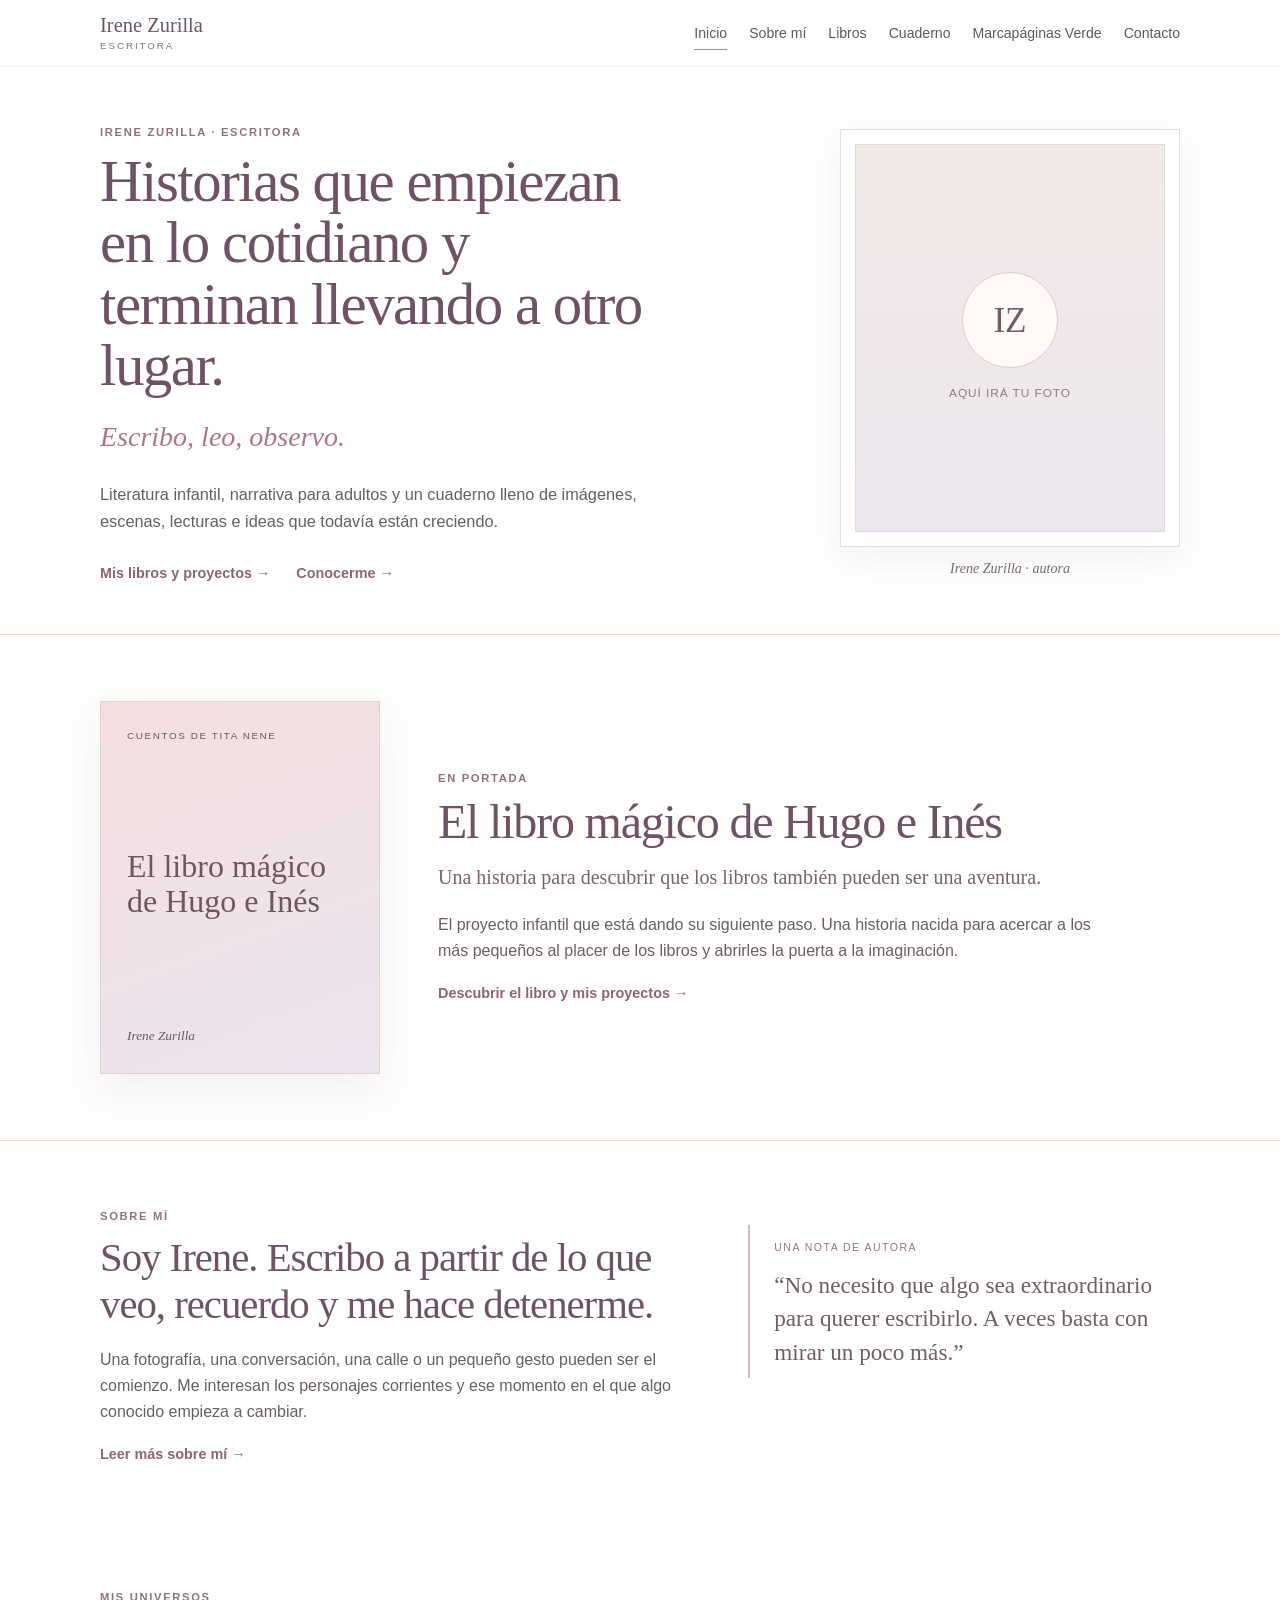
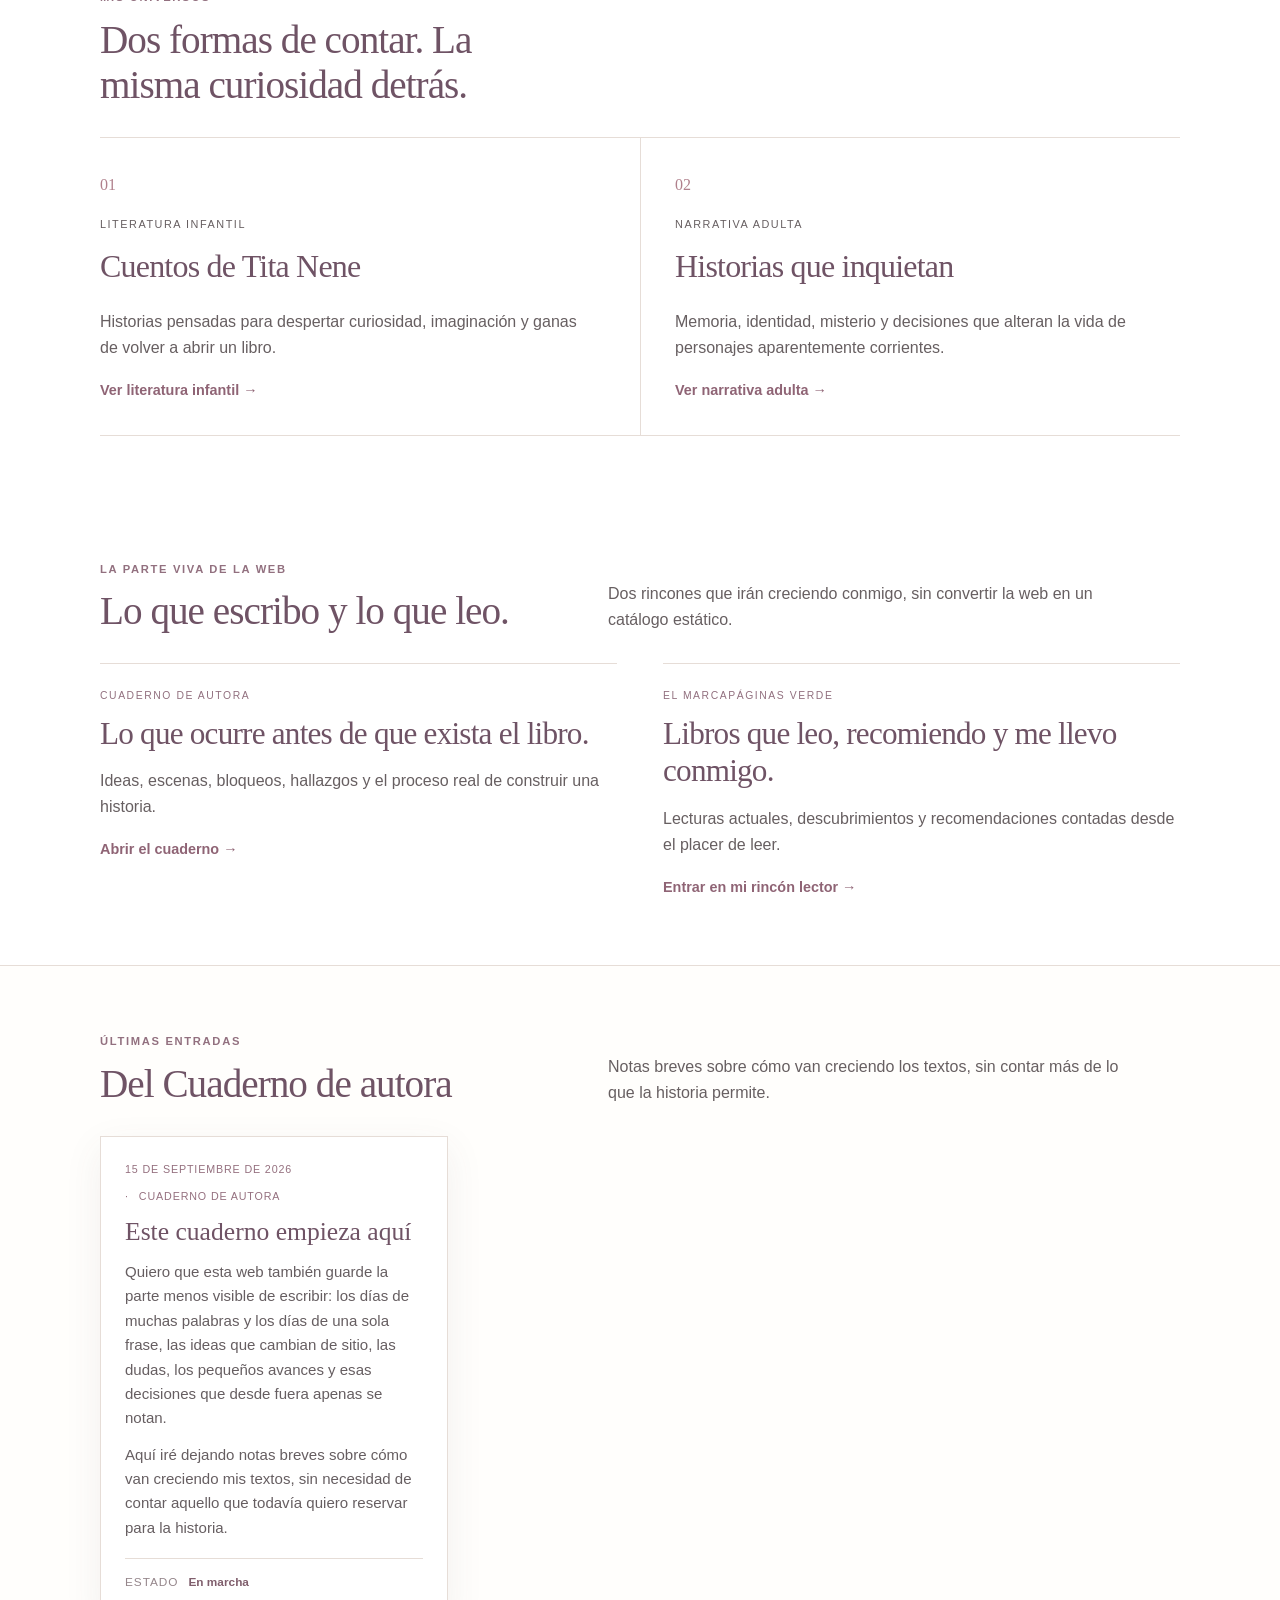
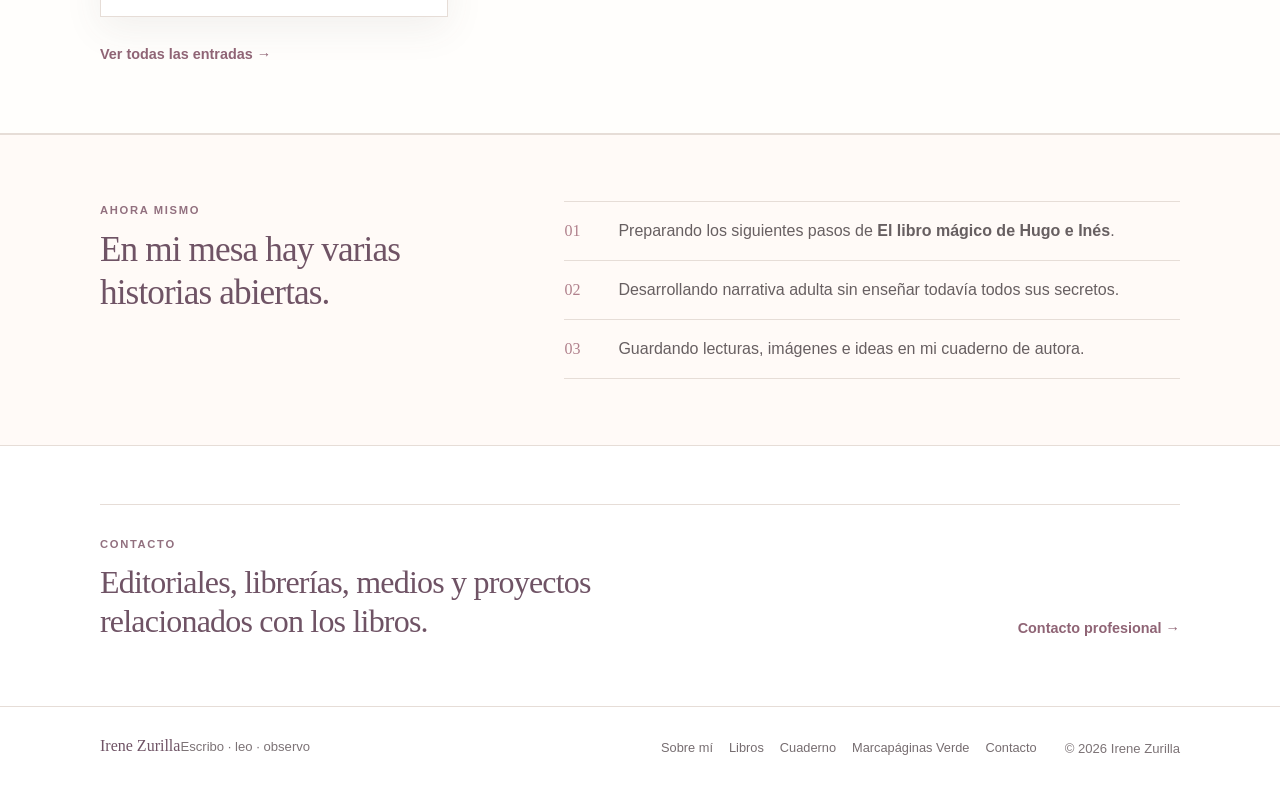
==== commit e83d8c1a: "Aclara fondo y reduce protagonismo del hero" ====
--- a/index.html
+++ b/index.html
@@ -1 +1 @@
-<!doctype html><html lang="es"><head><meta charset="utf-8"><meta name="viewport" content="width=device-width,initial-scale=1"><title>Irene Zurilla · Escritora</title><meta name="description" content="Web oficial de Irene Zurilla, autora de literatura infantil y narrativa para adultos."><link rel="stylesheet" href="site.css"></head><body><header class="site-header"><div class="wrap header-inner"><a class="brand" href="index.html" aria-label="Irene Zurilla, inicio"><span class="brand-name">Irene Zurilla</span><span class="brand-role">escritora</span></a><button class="menu-btn" aria-label="Abrir menú" aria-expanded="false">☰</button><nav class="nav" aria-label="Navegación principal"><a class="active" href="index.html">Inicio</a><a href="sobre-mi.html">Sobre mí</a><a href="libros.html">Libros</a><a href="cuaderno.html">Cuaderno</a><a href="marcapaginas-verde.html">Marcapáginas Verde</a><a href="contacto.html">Contacto</a></nav></div></header><main><section class="author-hero"><div class="wrap author-hero-grid"><div class="author-hero-copy reveal"><p class="eyebrow">Irene Zurilla · Escritora</p><h1>Historias que empiezan en lo cotidiano y terminan llevando a otro lugar.</h1><p class="author-signature">Escribo, leo, observo.</p><p class="author-lead">Literatura infantil, narrativa para adultos y un cuaderno lleno de imágenes, escenas, lecturas e ideas que todavía están creciendo.</p><div class="hero-links"><a href="libros.html">Mis libros y proyectos →</a><a href="sobre-mi.html">Conocerme →</a></div></div><div class="author-portrait reveal"><div class="portrait-frame"><div class="avatar-placeholder"><span class="avatar-initials">IZ</span><small>Aquí irá tu foto</small></div></div><p class="portrait-caption">Irene Zurilla · autora</p></div></div></section><section class="featured-book section"><div class="wrap feature-grid"><div class="book-cover-placeholder reveal"><span class="cover-top">CUENTOS DE TITA NENE</span><strong>El libro mágico<br>de Hugo e Inés</strong><small>Irene Zurilla</small></div><div class="feature-copy reveal"><p class="eyebrow">En portada</p><h2>El libro mágico de Hugo e Inés</h2><p class="feature-subtitle">Una historia para descubrir que los libros también pueden ser una aventura.</p><p>El proyecto infantil que está dando su siguiente paso. Una historia nacida para acercar a los más pequeños al placer de los libros y abrirles la puerta a la imaginación.</p><a class="editorial-link" href="libros.html">Descubrir el libro y mis proyectos →</a></div></div></section><section class="about-home section"><div class="wrap about-home-grid"><div class="about-home-copy reveal"><p class="eyebrow">Sobre mí</p><h2>Soy Irene. Escribo a partir de lo que veo, recuerdo y me hace detenerme.</h2><p>Una fotografía, una conversación, una calle o un pequeño gesto pueden ser el comienzo. Me interesan los personajes corrientes y ese momento en el que algo conocido empieza a cambiar.</p><a class="editorial-link" href="sobre-mi.html">Leer más sobre mí →</a></div><div class="author-note reveal"><span>Una nota de autora</span><blockquote>“No necesito que algo sea extraordinario para querer escribirlo. A veces basta con mirar un poco más.”</blockquote></div></div></section><section class="worlds-home section"><div class="wrap"><div class="section-heading reveal"><div><p class="eyebrow">Mis universos</p><h2>Dos formas de contar. La misma curiosidad detrás.</h2></div></div><div class="worlds-editorial"><article class="world-panel reveal"><span class="world-number">01</span><p class="world-kicker">Literatura infantil</p><h3>Cuentos de Tita Nene</h3><p>Historias pensadas para despertar curiosidad, imaginación y ganas de volver a abrir un libro.</p><a href="libros.html">Ver literatura infantil →</a></article><article class="world-panel reveal"><span class="world-number">02</span><p class="world-kicker">Narrativa adulta</p><h3>Historias que inquietan</h3><p>Memoria, identidad, misterio y decisiones que alteran la vida de personajes aparentemente corrientes.</p><a href="libros.html">Ver narrativa adulta →</a></article></div></div></section><section class="reading-writing section"><div class="wrap"><div class="section-heading reveal"><div><p class="eyebrow">La parte viva de la web</p><h2>Lo que escribo y lo que leo.</h2></div><p>Dos rincones que irán creciendo conmigo, sin convertir la web en un catálogo estático.</p></div><div class="journal-grid"><article class="journal-item reveal"><div class="journal-meta">CUADERNO DE AUTORA</div><h3>Lo que ocurre antes de que exista el libro.</h3><p>Ideas, escenas, bloqueos, hallazgos y el proceso real de construir una historia.</p><a href="cuaderno.html">Abrir el cuaderno →</a></article><article class="journal-item reveal"><div class="journal-meta">EL MARCAPÁGINAS VERDE</div><h3>Libros que leo, recomiendo y me llevo conmigo.</h3><p>Lecturas actuales, descubrimientos y recomendaciones contadas desde el placer de leer.</p><a href="marcapaginas-verde.html">Entrar en mi rincón lector →</a></article></div></div></section><section class="home-journal section"><div class="wrap"><div class="section-heading reveal"><div><p class="eyebrow">Últimas entradas</p><h2>Del Cuaderno de autora</h2></div><p>Notas breves sobre cómo van creciendo los textos, sin contar más de lo que la historia permite.</p></div><div id="home-journal-entries" class="home-journal-entries"></div><div class="home-journal-link"><a class="editorial-link" href="cuaderno.html">Ver todas las entradas →</a></div></div></section><section class="now-home section"><div class="wrap now-home-grid"><div class="reveal"><p class="eyebrow">Ahora mismo</p><h2>En mi mesa hay varias historias abiertas.</h2></div><div class="now-list-clean reveal"><div><span>01</span><p>Preparando los siguientes pasos de <strong>El libro mágico de Hugo e Inés</strong>.</p></div><div><span>02</span><p>Desarrollando narrativa adulta sin enseñar todavía todos sus secretos.</p></div><div><span>03</span><p>Guardando lecturas, imágenes e ideas en mi cuaderno de autora.</p></div></div></div></section><section class="contact-home section"><div class="wrap contact-home-inner reveal"><div><p class="eyebrow">Contacto</p><h2>Editoriales, librerías, medios y proyectos relacionados con los libros.</h2></div><a class="editorial-link" href="contacto.html">Contacto profesional →</a></div></section></main><footer class="footer"><div class="wrap footer-inner"><div><strong>Irene Zurilla</strong><span>Escribo · leo · observo</span></div><nav class="footer-nav"><a href="sobre-mi.html">Sobre mí</a><a href="libros.html">Libros</a><a href="cuaderno.html">Cuaderno</a><a href="marcapaginas-verde.html">Marcapáginas Verde</a><a href="contacto.html">Contacto</a></nav><p>© <span id="year"></span> Irene Zurilla</p></div></footer><script src="cuaderno-data.js"></script><script src="site.js"></script></body></html>+<!doctype html><html lang="es"><head><meta charset="utf-8"><meta name="viewport" content="width=device-width,initial-scale=1"><title>Irene Zurilla · Escritora</title><meta name="description" content="Web oficial de Irene Zurilla, autora de literatura infantil y narrativa para adultos."><link rel="stylesheet" href="site.css"><style>:root{--cream:#ffffff;--paper:#ffffff}.site-header{background:rgba(255,255,255,.94)}.author-hero{padding:56px 0 48px}.author-hero h1{font-size:clamp(2.7rem,4.6vw,4.6rem);line-height:1.04;max-width:640px}@media(max-width:900px){.nav{background:#ffffff}}@media(max-width:600px){.author-hero{padding:42px 0 34px}.author-hero h1{font-size:2.5rem}}</style></head><body><header class="site-header"><div class="wrap header-inner"><a class="brand" href="index.html" aria-label="Irene Zurilla, inicio"><span class="brand-name">Irene Zurilla</span><span class="brand-role">escritora</span></a><button class="menu-btn" aria-label="Abrir menú" aria-expanded="false">☰</button><nav class="nav" aria-label="Navegación principal"><a class="active" href="index.html">Inicio</a><a href="sobre-mi.html">Sobre mí</a><a href="libros.html">Libros</a><a href="cuaderno.html">Cuaderno</a><a href="marcapaginas-verde.html">Marcapáginas Verde</a><a href="contacto.html">Contacto</a></nav></div></header><main><section class="author-hero"><div class="wrap author-hero-grid"><div class="author-hero-copy reveal"><p class="eyebrow">Irene Zurilla · Escritora</p><h1>Historias que empiezan en lo cotidiano y terminan llevando a otro lugar.</h1><p class="author-signature">Escribo, leo, observo.</p><p class="author-lead">Literatura infantil, narrativa para adultos y un cuaderno lleno de imágenes, escenas, lecturas e ideas que todavía están creciendo.</p><div class="hero-links"><a href="libros.html">Mis libros y proyectos →</a><a href="sobre-mi.html">Conocerme →</a></div></div><div class="author-portrait reveal"><div class="portrait-frame"><div class="avatar-placeholder"><span class="avatar-initials">IZ</span><small>Aquí irá tu foto</small></div></div><p class="portrait-caption">Irene Zurilla · autora</p></div></div></section><section class="featured-book section"><div class="wrap feature-grid"><div class="book-cover-placeholder reveal"><span class="cover-top">CUENTOS DE TITA NENE</span><strong>El libro mágico<br>de Hugo e Inés</strong><small>Irene Zurilla</small></div><div class="feature-copy reveal"><p class="eyebrow">En portada</p><h2>El libro mágico de Hugo e Inés</h2><p class="feature-subtitle">Una historia para descubrir que los libros también pueden ser una aventura.</p><p>El proyecto infantil que está dando su siguiente paso. Una historia nacida para acercar a los más pequeños al placer de los libros y abrirles la puerta a la imaginación.</p><a class="editorial-link" href="libros.html">Descubrir el libro y mis proyectos →</a></div></div></section><section class="about-home section"><div class="wrap about-home-grid"><div class="about-home-copy reveal"><p class="eyebrow">Sobre mí</p><h2>Soy Irene. Escribo a partir de lo que veo, recuerdo y me hace detenerme.</h2><p>Una fotografía, una conversación, una calle o un pequeño gesto pueden ser el comienzo. Me interesan los personajes corrientes y ese momento en el que algo conocido empieza a cambiar.</p><a class="editorial-link" href="sobre-mi.html">Leer más sobre mí →</a></div><div class="author-note reveal"><span>Una nota de autora</span><blockquote>“No necesito que algo sea extraordinario para querer escribirlo. A veces basta con mirar un poco más.”</blockquote></div></div></section><section class="worlds-home section"><div class="wrap"><div class="section-heading reveal"><div><p class="eyebrow">Mis universos</p><h2>Dos formas de contar. La misma curiosidad detrás.</h2></div></div><div class="worlds-editorial"><article class="world-panel reveal"><span class="world-number">01</span><p class="world-kicker">Literatura infantil</p><h3>Cuentos de Tita Nene</h3><p>Historias pensadas para despertar curiosidad, imaginación y ganas de volver a abrir un libro.</p><a href="libros.html">Ver literatura infantil →</a></article><article class="world-panel reveal"><span class="world-number">02</span><p class="world-kicker">Narrativa adulta</p><h3>Historias que inquietan</h3><p>Memoria, identidad, misterio y decisiones que alteran la vida de personajes aparentemente corrientes.</p><a href="libros.html">Ver narrativa adulta →</a></article></div></div></section><section class="reading-writing section"><div class="wrap"><div class="section-heading reveal"><div><p class="eyebrow">La parte viva de la web</p><h2>Lo que escribo y lo que leo.</h2></div><p>Dos rincones que irán creciendo conmigo, sin convertir la web en un catálogo estático.</p></div><div class="journal-grid"><article class="journal-item reveal"><div class="journal-meta">CUADERNO DE AUTORA</div><h3>Lo que ocurre antes de que exista el libro.</h3><p>Ideas, escenas, bloqueos, hallazgos y el proceso real de construir una historia.</p><a href="cuaderno.html">Abrir el cuaderno →</a></article><article class="journal-item reveal"><div class="journal-meta">EL MARCAPÁGINAS VERDE</div><h3>Libros que leo, recomiendo y me llevo conmigo.</h3><p>Lecturas actuales, descubrimientos y recomendaciones contadas desde el placer de leer.</p><a href="marcapaginas-verde.html">Entrar en mi rincón lector →</a></article></div></div></section><section class="home-journal section"><div class="wrap"><div class="section-heading reveal"><div><p class="eyebrow">Últimas entradas</p><h2>Del Cuaderno de autora</h2></div><p>Notas breves sobre cómo van creciendo los textos, sin contar más de lo que la historia permite.</p></div><div id="home-journal-entries" class="home-journal-entries"></div><div class="home-journal-link"><a class="editorial-link" href="cuaderno.html">Ver todas las entradas →</a></div></div></section><section class="now-home section"><div class="wrap now-home-grid"><div class="reveal"><p class="eyebrow">Ahora mismo</p><h2>En mi mesa hay varias historias abiertas.</h2></div><div class="now-list-clean reveal"><div><span>01</span><p>Preparando los siguientes pasos de <strong>El libro mágico de Hugo e Inés</strong>.</p></div><div><span>02</span><p>Desarrollando narrativa adulta sin enseñar todavía todos sus secretos.</p></div><div><span>03</span><p>Guardando lecturas, imágenes e ideas en mi cuaderno de autora.</p></div></div></div></section><section class="contact-home section"><div class="wrap contact-home-inner reveal"><div><p class="eyebrow">Contacto</p><h2>Editoriales, librerías, medios y proyectos relacionados con los libros.</h2></div><a class="editorial-link" href="contacto.html">Contacto profesional →</a></div></section></main><footer class="footer"><div class="wrap footer-inner"><div><strong>Irene Zurilla</strong><span>Escribo · leo · observo</span></div><nav class="footer-nav"><a href="sobre-mi.html">Sobre mí</a><a href="libros.html">Libros</a><a href="cuaderno.html">Cuaderno</a><a href="marcapaginas-verde.html">Marcapáginas Verde</a><a href="contacto.html">Contacto</a></nav><p>© <span id="year"></span> Irene Zurilla</p></div></footer><script src="cuaderno-data.js"></script><script src="site.js"></script></body></html>
--- a/site.css
+++ b/site.css
@@ -1 +1 @@
-:root{--cream:#fbf7f1;--paper:#fffdfa;--ink:#4d4547;--muted:#7c7376;--plum:#6f5365;--rose:#efd9dc;--rose2:#f6e8e5;--lilac:#e9e3ef;--sage:#e7eee3;--peach:#f4e4d7;--line:#e6ddd7;--max:1080px;--shadow:0 12px 36px rgba(94,74,81,.08)}*{box-sizing:border-box}html{scroll-behavior:smooth}body{margin:0;background:var(--cream);color:var(--ink);font-family:Inter,Arial,Helvetica,sans-serif;line-height:1.62}a{color:inherit;text-decoration:none}.wrap{width:min(calc(100% - 40px),var(--max));margin:0 auto}.section{padding:66px 0}.eyebrow{margin:0 0 10px;color:#92707f;font-size:.7rem;font-weight:700;letter-spacing:.15em;text-transform:uppercase}.site-header{position:sticky;top:0;z-index:30;background:rgba(251,247,241,.94);backdrop-filter:blur(14px);border-bottom:1px solid rgba(111,83,101,.08)}.header-inner{min-height:66px;display:flex;align-items:center;justify-content:space-between;gap:24px}.brand{display:flex;flex-direction:column;line-height:1}.brand-name{font-family:Georgia,'Times New Roman',serif;font-size:1.28rem;color:var(--plum)}.brand-role{margin-top:5px;color:var(--muted);font-size:.61rem;letter-spacing:.2em;text-transform:uppercase}.nav{display:flex;gap:22px;font-size:.88rem;color:#5f5759}.nav a{padding:7px 0;position:relative}.nav a.active:after,.nav a:hover:after{content:"";position:absolute;left:0;right:0;bottom:1px;height:1px;background:#b68491}.menu-btn{display:none;border:0;background:transparent;color:var(--plum);font-size:1.3rem}.author-hero{padding:72px 0 62px}.author-hero-grid{display:grid;grid-template-columns:1.15fr .85fr;gap:72px;align-items:center}.author-hero h1,.feature-copy h2,.about-home-copy h2,.section-heading h2,.world-panel h3,.journal-item h3,.now-home h2,.contact-home h2{font-family:Georgia,'Times New Roman',serif;font-weight:400;color:var(--plum);letter-spacing:-.025em}.author-hero h1{font-size:clamp(3.3rem,5.4vw,5.6rem);line-height:1.02;margin:0;max-width:720px}.author-signature{font-family:Georgia,'Times New Roman',serif;font-style:italic;color:#b27382;font-size:1.75rem;margin:18px 0 0}.author-lead{font-size:1.02rem;color:#665e61;max-width:640px;margin:22px 0 0}.hero-links{display:flex;gap:26px;flex-wrap:wrap;margin-top:28px}.hero-links a,.editorial-link,.world-panel a,.journal-item a{font-weight:700;color:#8f6475;font-size:.9rem}.author-portrait{justify-self:end;width:min(100%,340px)}.portrait-frame{border:1px solid var(--line);padding:14px;background:var(--paper);box-shadow:var(--shadow)}.avatar-placeholder{aspect-ratio:4/5;background:linear-gradient(180deg,#f3e9e7,#ece7ef);display:flex;flex-direction:column;align-items:center;justify-content:center;border:1px solid #e3d8db}.avatar-initials{width:96px;height:96px;border-radius:50%;display:grid;place-items:center;background:#fffaf7;border:1px solid #dbcdd1;font-family:Georgia,'Times New Roman',serif;font-size:2.2rem;color:#765a68}.avatar-placeholder small{margin-top:16px;color:#8d7d82;font-size:.74rem;letter-spacing:.08em;text-transform:uppercase}.portrait-caption{font-family:Georgia,'Times New Roman',serif;font-style:italic;color:#7a6870;font-size:.88rem;text-align:center;margin:10px 0 0}.featured-book{border-top:1px solid var(--line);border-bottom:1px solid var(--line);background:rgba(255,253,250,.45)}.feature-grid{display:grid;grid-template-columns:280px 1fr;gap:58px;align-items:center}.book-cover-placeholder{aspect-ratio:3/4;background:linear-gradient(160deg,#f4dfdf,#ece4ef);border:1px solid #dfd2d6;padding:26px;display:flex;flex-direction:column;justify-content:space-between;box-shadow:0 16px 40px rgba(94,74,81,.08);color:#6d5861}.cover-top{font-size:.62rem;letter-spacing:.16em}.book-cover-placeholder strong{font-family:Georgia,'Times New Roman',serif;font-size:2rem;line-height:1.12;font-weight:400}.book-cover-placeholder small{font-family:Georgia,'Times New Roman',serif;font-style:italic}.feature-copy h2{font-size:3rem;line-height:1.05;margin:0 0 14px}.feature-subtitle{font-family:Georgia,'Times New Roman',serif;font-size:1.25rem;color:#7a626c;margin:0 0 18px}.feature-copy>p:not(.eyebrow):not(.feature-subtitle){color:#675f61;max-width:660px}.about-home-grid{display:grid;grid-template-columns:1.15fr .85fr;gap:64px;align-items:start}.about-home-copy h2{font-size:2.55rem;line-height:1.15;margin:0 0 18px}.about-home-copy>p:not(.eyebrow){color:#675f61;max-width:650px}.author-note{border-left:2px solid #d8b3bd;padding:8px 0 8px 24px;margin-top:18px}.author-note span{font-size:.66rem;letter-spacing:.14em;text-transform:uppercase;color:#9a7281}.author-note blockquote{font-family:Georgia,'Times New Roman',serif;font-size:1.45rem;line-height:1.45;color:#705d65;margin:10px 0 0}.section-heading{display:grid;grid-template-columns:.9fr 1.1fr;gap:40px;align-items:end;margin-bottom:30px}.section-heading h2{font-size:2.45rem;line-height:1.15;margin:0}.section-heading>p{margin:0;color:#675f61;max-width:540px}.worlds-home{padding-top:56px}.worlds-editorial{display:grid;grid-template-columns:1fr 1fr;border-top:1px solid var(--line);border-bottom:1px solid var(--line)}.world-panel{padding:34px 34px 32px 0;position:relative}.world-panel+ .world-panel{padding-left:34px;border-left:1px solid var(--line)}.world-number{font-family:Georgia,'Times New Roman',serif;color:#b0808c;font-size:1rem}.world-kicker{font-size:.68rem;letter-spacing:.14em;text-transform:uppercase;color:#92707f;margin:18px 0 8px}.world-panel h3{font-size:2rem;margin:0 0 12px}.world-panel p{color:#675f61;max-width:480px}.reading-writing{padding-top:58px}.journal-grid{display:grid;grid-template-columns:1fr 1fr;gap:46px}.journal-item{border-top:1px solid var(--line);padding-top:24px}.journal-meta{font-size:.65rem;letter-spacing:.15em;text-transform:uppercase;color:#92707f}.journal-item h3{font-size:1.95rem;line-height:1.2;margin:10px 0 12px}.journal-item p{color:#675f61}.now-home{background:#fffaf7;border-top:1px solid var(--line);border-bottom:1px solid var(--line)}.now-home-grid{display:grid;grid-template-columns:.8fr 1.2fr;gap:54px;align-items:start}.now-home h2{font-size:2.2rem;line-height:1.2;margin:0}.now-list-clean{border-top:1px solid var(--line)}.now-list-clean>div{display:grid;grid-template-columns:42px 1fr;gap:12px;padding:16px 0;border-bottom:1px solid var(--line)}.now-list-clean span{font-family:Georgia,'Times New Roman',serif;color:#b0808c}.now-list-clean p{margin:0;color:#675f61}.contact-home{padding-top:58px}.contact-home-inner{display:grid;grid-template-columns:1.2fr .8fr;gap:40px;align-items:end;border-top:1px solid var(--line);padding-top:30px}.contact-home h2{font-size:2rem;line-height:1.2;margin:0}.contact-home .editorial-link{justify-self:end}.page-hero{padding:52px 0 30px}.page-hero .wrap{display:grid;grid-template-columns:.78fr 1.22fr;gap:48px;align-items:end}.page-hero h1{font-family:Georgia,'Times New Roman',serif;font-weight:400;color:var(--plum);font-size:clamp(2.5rem,4vw,4rem);line-height:1;margin:0}.page-hero p{font-size:1rem;color:#655d60;margin:0;max-width:620px}.content-grid{display:grid;grid-template-columns:.78fr 1.22fr;gap:56px;align-items:start}.side-note{background:var(--rose2);padding:20px;font-family:Georgia,'Times New Roman',serif;color:#765d68;font-style:italic}.prose{background:rgba(255,255,255,.62);border:1px solid var(--line);padding:30px}.book-grid{display:grid;grid-template-columns:repeat(2,1fr);gap:18px}.book-card{background:#fffdfa;border:1px solid var(--line);padding:24px;min-height:250px}.book-card .label{font-size:.68rem;text-transform:uppercase;letter-spacing:.13em;color:#8c6d79;font-weight:700}.book-card h3{font-family:Georgia,'Times New Roman',serif;font-size:1.7rem;font-weight:400;color:var(--plum);margin:10px 0 12px}.book-card p{font-size:.9rem;color:#665d60}.book-card.feature{grid-column:1/-1;background:linear-gradient(135deg,#f7e6e4,#efe9f2)}.portal-grid{display:grid;grid-template-columns:repeat(3,1fr);gap:16px}.portal{min-height:220px;padding:24px;border:1px solid rgba(111,83,101,.08);display:flex;flex-direction:column;justify-content:space-between}.portal.rose{background:#f5e3e3}.portal.lilac{background:#ebe5f0}.portal.sage{background:#e9efe5}.portal.peach{background:#f5e7dc}.portal.paper{background:#fffdfa}.portal h3{font-family:Georgia,'Times New Roman',serif;font-size:1.55rem;font-weight:400;color:#64545b;margin:8px 0 10px}.portal p{font-size:.9rem;margin:0;color:#665d60}.notebook-board{display:grid;grid-template-columns:repeat(3,1fr);gap:16px}.note-card{padding:22px;min-height:200px;border:1px solid rgba(111,83,101,.08)}.note-card:nth-child(1){background:#f6e4e4}.note-card:nth-child(2){background:#ece6f1}.note-card:nth-child(3){background:#e8efe4}.note-card h3{font-family:Georgia,'Times New Roman',serif;font-size:1.45rem;font-weight:400;color:#64545b;margin:0 0 10px}.note-card p{font-size:.88rem;color:#665d60}.contact-box{background:#f0e9ee;border:1px solid var(--line);padding:34px;display:grid;grid-template-columns:.85fr 1.15fr;gap:40px}.contact-box h2{font-family:Georgia,'Times New Roman',serif;font-size:2rem;font-weight:400;color:var(--plum);margin:0}.footer{padding:26px 0 34px;border-top:1px solid var(--line)}.footer-inner{display:grid;grid-template-columns:1fr auto auto;gap:28px;align-items:end}.footer strong{font-family:Georgia,'Times New Roman',serif;color:var(--plum);font-weight:400}.footer span,.footer p{font-size:.82rem;color:var(--muted);margin:0}.footer-nav{display:flex;gap:16px;font-size:.8rem;color:#766d70}.reveal{opacity:0;transform:translateY(12px);transition:.5s ease}.reveal.visible{opacity:1;transform:none}@media(max-width:900px){.author-hero-grid,.feature-grid,.about-home-grid,.section-heading,.now-home-grid,.contact-home-inner,.page-hero .wrap,.content-grid,.contact-box{grid-template-columns:1fr}.author-portrait{justify-self:start;max-width:300px}.worlds-editorial,.journal-grid{grid-template-columns:1fr}.world-panel{padding-right:0}.world-panel+ .world-panel{padding-left:0;border-left:0;border-top:1px solid var(--line)}.contact-home .editorial-link{justify-self:start}.book-grid{grid-template-columns:1fr}.portal-grid,.notebook-board{grid-template-columns:1fr 1fr}.footer-inner{grid-template-columns:1fr}.footer-nav{flex-wrap:wrap}.nav{display:none;position:absolute;top:66px;left:0;right:0;background:var(--cream);padding:18px 20px;border-bottom:1px solid var(--line);flex-direction:column}.nav.open{display:flex}.menu-btn{display:block}}@media(max-width:600px){.wrap{width:min(calc(100% - 28px),var(--max))}.section{padding:48px 0}.author-hero{padding:42px 0 34px}.author-hero h1{font-size:3rem}.author-signature{font-size:1.45rem}.author-hero-grid{gap:36px}.feature-grid{gap:34px}.book-cover-placeholder{max-width:230px}.feature-copy h2{font-size:2.25rem}.about-home-copy h2,.section-heading h2{font-size:2rem}.author-note blockquote{font-size:1.2rem}.portal-grid,.notebook-board{grid-template-columns:1fr}.book-card.feature{grid-column:auto}.footer-nav{display:none}}+:root{--cream:#fbf7f1;--paper:#fffdfa;--ink:#4d4547;--muted:#7c7376;--plum:#6f5365;--rose:#efd9dc;--rose2:#f6e8e5;--lilac:#e9e3ef;--sage:#e7eee3;--peach:#f4e4d7;--line:#e6ddd7;--max:1080px;--shadow:0 12px 36px rgba(94,74,81,.08)}*{box-sizing:border-box}html{scroll-behavior:smooth}body{margin:0;background:var(--cream);color:var(--ink);font-family:Inter,Arial,Helvetica,sans-serif;line-height:1.62}a{color:inherit;text-decoration:none}.wrap{width:min(calc(100% - 40px),var(--max));margin:0 auto}.section{padding:66px 0}.eyebrow{margin:0 0 10px;color:#92707f;font-size:.7rem;font-weight:700;letter-spacing:.15em;text-transform:uppercase}.site-header{position:sticky;top:0;z-index:30;background:rgba(251,247,241,.94);backdrop-filter:blur(14px);border-bottom:1px solid rgba(111,83,101,.08)}.header-inner{min-height:66px;display:flex;align-items:center;justify-content:space-between;gap:24px}.brand{display:flex;flex-direction:column;line-height:1}.brand-name{font-family:Georgia,'Times New Roman',serif;font-size:1.28rem;color:var(--plum)}.brand-role{margin-top:5px;color:var(--muted);font-size:.61rem;letter-spacing:.2em;text-transform:uppercase}.nav{display:flex;gap:22px;font-size:.88rem;color:#5f5759}.nav a{padding:7px 0;position:relative}.nav a.active:after,.nav a:hover:after{content:"";position:absolute;left:0;right:0;bottom:1px;height:1px;background:#b68491}.menu-btn{display:none;border:0;background:transparent;color:var(--plum);font-size:1.3rem}.author-hero{padding:72px 0 62px}.author-hero-grid{display:grid;grid-template-columns:1.15fr .85fr;gap:72px;align-items:center}.author-hero h1,.feature-copy h2,.about-home-copy h2,.section-heading h2,.world-panel h3,.journal-item h3,.now-home h2,.contact-home h2{font-family:Georgia,'Times New Roman',serif;font-weight:400;color:var(--plum);letter-spacing:-.025em}.author-hero h1{font-size:clamp(3.3rem,5.4vw,5.6rem);line-height:1.02;margin:0;max-width:720px}.author-signature{font-family:Georgia,'Times New Roman',serif;font-style:italic;color:#b27382;font-size:1.75rem;margin:18px 0 0}.author-lead{font-size:1.02rem;color:#665e61;max-width:640px;margin:22px 0 0}.hero-links{display:flex;gap:26px;flex-wrap:wrap;margin-top:28px}.hero-links a,.editorial-link,.world-panel a,.journal-item a{font-weight:700;color:#8f6475;font-size:.9rem}.author-portrait{justify-self:end;width:min(100%,340px)}.portrait-frame{border:1px solid var(--line);padding:14px;background:var(--paper);box-shadow:var(--shadow)}.avatar-placeholder{aspect-ratio:4/5;background:linear-gradient(180deg,#f3e9e7,#ece7ef);display:flex;flex-direction:column;align-items:center;justify-content:center;border:1px solid #e3d8db}.avatar-initials{width:96px;height:96px;border-radius:50%;display:grid;place-items:center;background:#fffaf7;border:1px solid #dbcdd1;font-family:Georgia,'Times New Roman',serif;font-size:2.2rem;color:#765a68}.avatar-placeholder small{margin-top:16px;color:#8d7d82;font-size:.74rem;letter-spacing:.08em;text-transform:uppercase}.portrait-caption{font-family:Georgia,'Times New Roman',serif;font-style:italic;color:#7a6870;font-size:.88rem;text-align:center;margin:10px 0 0}.featured-book{border-top:1px solid var(--line);border-bottom:1px solid var(--line);background:rgba(255,253,250,.45)}.feature-grid{display:grid;grid-template-columns:280px 1fr;gap:58px;align-items:center}.book-cover-placeholder{aspect-ratio:3/4;background:linear-gradient(160deg,#f4dfdf,#ece4ef);border:1px solid #dfd2d6;padding:26px;display:flex;flex-direction:column;justify-content:space-between;box-shadow:0 16px 40px rgba(94,74,81,.08);color:#6d5861}.cover-top{font-size:.62rem;letter-spacing:.16em}.book-cover-placeholder strong{font-family:Georgia,'Times New Roman',serif;font-size:2rem;line-height:1.12;font-weight:400}.book-cover-placeholder small{font-family:Georgia,'Times New Roman',serif;font-style:italic}.feature-copy h2{font-size:3rem;line-height:1.05;margin:0 0 14px}.feature-subtitle{font-family:Georgia,'Times New Roman',serif;font-size:1.25rem;color:#7a626c;margin:0 0 18px}.feature-copy>p:not(.eyebrow):not(.feature-subtitle){color:#675f61;max-width:660px}.about-home-grid{display:grid;grid-template-columns:1.15fr .85fr;gap:64px;align-items:start}.about-home-copy h2{font-size:2.55rem;line-height:1.15;margin:0 0 18px}.about-home-copy>p:not(.eyebrow){color:#675f61;max-width:650px}.author-note{border-left:2px solid #d8b3bd;padding:8px 0 8px 24px;margin-top:18px}.author-note span{font-size:.66rem;letter-spacing:.14em;text-transform:uppercase;color:#9a7281}.author-note blockquote{font-family:Georgia,'Times New Roman',serif;font-size:1.45rem;line-height:1.45;color:#705d65;margin:10px 0 0}.section-heading{display:grid;grid-template-columns:.9fr 1.1fr;gap:40px;align-items:end;margin-bottom:30px}.section-heading h2{font-size:2.45rem;line-height:1.15;margin:0}.section-heading>p{margin:0;color:#675f61;max-width:540px}.worlds-home{padding-top:56px}.worlds-editorial{display:grid;grid-template-columns:1fr 1fr;border-top:1px solid var(--line);border-bottom:1px solid var(--line)}.world-panel{padding:34px 34px 32px 0;position:relative}.world-panel+ .world-panel{padding-left:34px;border-left:1px solid var(--line)}.world-number{font-family:Georgia,'Times New Roman',serif;color:#b0808c;font-size:1rem}.world-kicker{font-size:.68rem;letter-spacing:.14em;text-transform:uppercase;color:#92707f;margin:18px 0 8px}.world-panel h3{font-size:2rem;margin:0 0 12px}.world-panel p{color:#675f61;max-width:480px}.reading-writing{padding-top:58px}.journal-grid{display:grid;grid-template-columns:1fr 1fr;gap:46px}.journal-item{border-top:1px solid var(--line);padding-top:24px}.journal-meta{font-size:.65rem;letter-spacing:.15em;text-transform:uppercase;color:#92707f}.journal-item h3{font-size:1.95rem;line-height:1.2;margin:10px 0 12px}.journal-item p{color:#675f61}.home-journal{background:rgba(255,253,250,.56);border-top:1px solid var(--line);border-bottom:1px solid var(--line)}.home-journal-entries{display:grid;grid-template-columns:repeat(3,1fr);gap:18px}.home-journal-link{margin-top:24px}.journal-entry{background:var(--paper);border:1px solid var(--line);padding:24px;box-shadow:var(--shadow)}.journal-entry-meta{display:flex;gap:10px;flex-wrap:wrap;align-items:center;color:#95707f;font-size:.67rem;letter-spacing:.08em;text-transform:uppercase}.journal-entry-meta span:before{content:"·";margin-right:10px}.journal-entry h3{font-family:Georgia,'Times New Roman',serif;font-weight:400;color:var(--plum);font-size:1.6rem;line-height:1.2;margin:12px 0}.journal-entry p{color:#665e61;margin:0 0 12px;font-size:.94rem}.journal-entry-status{display:flex;align-items:center;gap:10px;margin-top:18px;padding-top:14px;border-top:1px solid var(--line);font-size:.74rem}.journal-entry-status span{color:#95868b;text-transform:uppercase;letter-spacing:.08em}.journal-entry-status strong{font-weight:600;color:#805f6d}.notebook-intro{display:grid;grid-template-columns:1.2fr .8fr;gap:42px;align-items:start}.notebook-rule{background:var(--paper);border:1px solid var(--line);padding:26px;box-shadow:var(--shadow)}.notebook-rule p{margin:0;font-family:Georgia,'Times New Roman',serif;font-size:1.35rem;line-height:1.5;color:#6d5962}.notebook-legend{border-left:2px solid #d6b2bd;padding-left:22px}.notebook-legend span{display:block;font-size:.67rem;text-transform:uppercase;letter-spacing:.12em;color:#997683;margin-bottom:8px}.notebook-legend p{margin:0;color:#6a6063}.notebook-section{padding-top:20px}.journal-entries{display:grid;grid-template-columns:1fr;gap:18px;max-width:840px}.journal-entries .journal-entry{padding:28px}.journal-entries .journal-entry h3{font-size:2rem}.now-home{background:#fffaf7;border-top:1px solid var(--line);border-bottom:1px solid var(--line)}.now-home-grid{display:grid;grid-template-columns:.8fr 1.2fr;gap:54px;align-items:start}.now-home h2{font-size:2.2rem;line-height:1.2;margin:0}.now-list-clean{border-top:1px solid var(--line)}.now-list-clean>div{display:grid;grid-template-columns:42px 1fr;gap:12px;padding:16px 0;border-bottom:1px solid var(--line)}.now-list-clean span{font-family:Georgia,'Times New Roman',serif;color:#b0808c}.now-list-clean p{margin:0;color:#675f61}.contact-home{padding-top:58px}.contact-home-inner{display:grid;grid-template-columns:1.2fr .8fr;gap:40px;align-items:end;border-top:1px solid var(--line);padding-top:30px}.contact-home h2{font-size:2rem;line-height:1.2;margin:0}.contact-home .editorial-link{justify-self:end}.page-hero{padding:52px 0 30px}.page-hero .wrap{display:grid;grid-template-columns:.78fr 1.22fr;gap:48px;align-items:end}.page-hero h1{font-family:Georgia,'Times New Roman',serif;font-weight:400;color:var(--plum);font-size:clamp(2.5rem,4vw,4rem);line-height:1;margin:0}.page-hero p{font-size:1rem;color:#655d60;margin:0;max-width:620px}.content-grid{display:grid;grid-template-columns:.78fr 1.22fr;gap:56px;align-items:start}.side-note{background:var(--rose2);padding:20px;font-family:Georgia,'Times New Roman',serif;color:#765d68;font-style:italic}.prose{background:rgba(255,255,255,.62);border:1px solid var(--line);padding:30px}.book-grid{display:grid;grid-template-columns:repeat(2,1fr);gap:18px}.book-card{background:#fffdfa;border:1px solid var(--line);padding:24px;min-height:250px}.book-card .label{font-size:.68rem;text-transform:uppercase;letter-spacing:.13em;color:#8c6d79;font-weight:700}.book-card h3{font-family:Georgia,'Times New Roman',serif;font-size:1.7rem;font-weight:400;color:var(--plum);margin:10px 0 12px}.book-card p{font-size:.9rem;color:#665d60}.book-card.feature{grid-column:1/-1;background:linear-gradient(135deg,#f7e6e4,#efe9f2)}.portal-grid{display:grid;grid-template-columns:repeat(3,1fr);gap:16px}.portal{min-height:220px;padding:24px;border:1px solid rgba(111,83,101,.08);display:flex;flex-direction:column;justify-content:space-between}.portal.rose{background:#f5e3e3}.portal.lilac{background:#ebe5f0}.portal.sage{background:#e9efe5}.portal.peach{background:#f5e7dc}.portal.paper{background:#fffdfa}.portal h3{font-family:Georgia,'Times New Roman',serif;font-size:1.55rem;font-weight:400;color:#64545b;margin:8px 0 10px}.portal p{font-size:.9rem;margin:0;color:#665d60}.notebook-board{display:grid;grid-template-columns:repeat(3,1fr);gap:16px}.note-card{padding:22px;min-height:200px;border:1px solid rgba(111,83,101,.08)}.note-card:nth-child(1){background:#f6e4e4}.note-card:nth-child(2){background:#ece6f1}.note-card:nth-child(3){background:#e8efe4}.note-card h3{font-family:Georgia,'Times New Roman',serif;font-size:1.45rem;font-weight:400;color:#64545b;margin:0 0 10px}.note-card p{font-size:.88rem;color:#665d60}.contact-box{background:#f0e9ee;border:1px solid var(--line);padding:34px;display:grid;grid-template-columns:.85fr 1.15fr;gap:40px}.contact-box h2{font-family:Georgia,'Times New Roman',serif;font-size:2rem;font-weight:400;color:var(--plum);margin:0}.footer{padding:26px 0 34px;border-top:1px solid var(--line)}.footer-inner{display:grid;grid-template-columns:1fr auto auto;gap:28px;align-items:end}.footer strong{font-family:Georgia,'Times New Roman',serif;color:var(--plum);font-weight:400}.footer span,.footer p{font-size:.82rem;color:var(--muted);margin:0}.footer-nav{display:flex;gap:16px;font-size:.8rem;color:#766d70}.reveal{opacity:0;transform:translateY(12px);transition:.5s ease}.reveal.visible{opacity:1;transform:none}@media(max-width:900px){.author-hero-grid,.feature-grid,.about-home-grid,.section-heading,.now-home-grid,.contact-home-inner,.page-hero .wrap,.content-grid,.contact-box,.notebook-intro{grid-template-columns:1fr}.author-portrait{justify-self:start;max-width:300px}.worlds-editorial,.journal-grid,.home-journal-entries{grid-template-columns:1fr}.world-panel{padding-right:0}.world-panel+ .world-panel{padding-left:0;border-left:0;border-top:1px solid var(--line)}.contact-home .editorial-link{justify-self:start}.book-grid{grid-template-columns:1fr}.portal-grid,.notebook-board{grid-template-columns:1fr 1fr}.footer-inner{grid-template-columns:1fr}.footer-nav{flex-wrap:wrap}.nav{display:none;position:absolute;top:66px;left:0;right:0;background:var(--cream);padding:18px 20px;border-bottom:1px solid var(--line);flex-direction:column}.nav.open{display:flex}.menu-btn{display:block}}@media(max-width:600px){.wrap{width:min(calc(100% - 28px),var(--max))}.section{padding:48px 0}.author-hero{padding:42px 0 34px}.author-hero h1{font-size:3rem}.author-signature{font-size:1.45rem}.author-hero-grid{gap:36px}.feature-grid{gap:34px}.book-cover-placeholder{max-width:230px}.feature-copy h2{font-size:2.25rem}.about-home-copy h2,.section-heading h2{font-size:2rem}.author-note blockquote{font-size:1.2rem}.portal-grid,.notebook-board{grid-template-columns:1fr}.book-card.feature{grid-column:auto}.footer-nav{display:none}.journal-entry,.journal-entries .journal-entry{padding:20px}.journal-entries .journal-entry h3{font-size:1.6rem}}
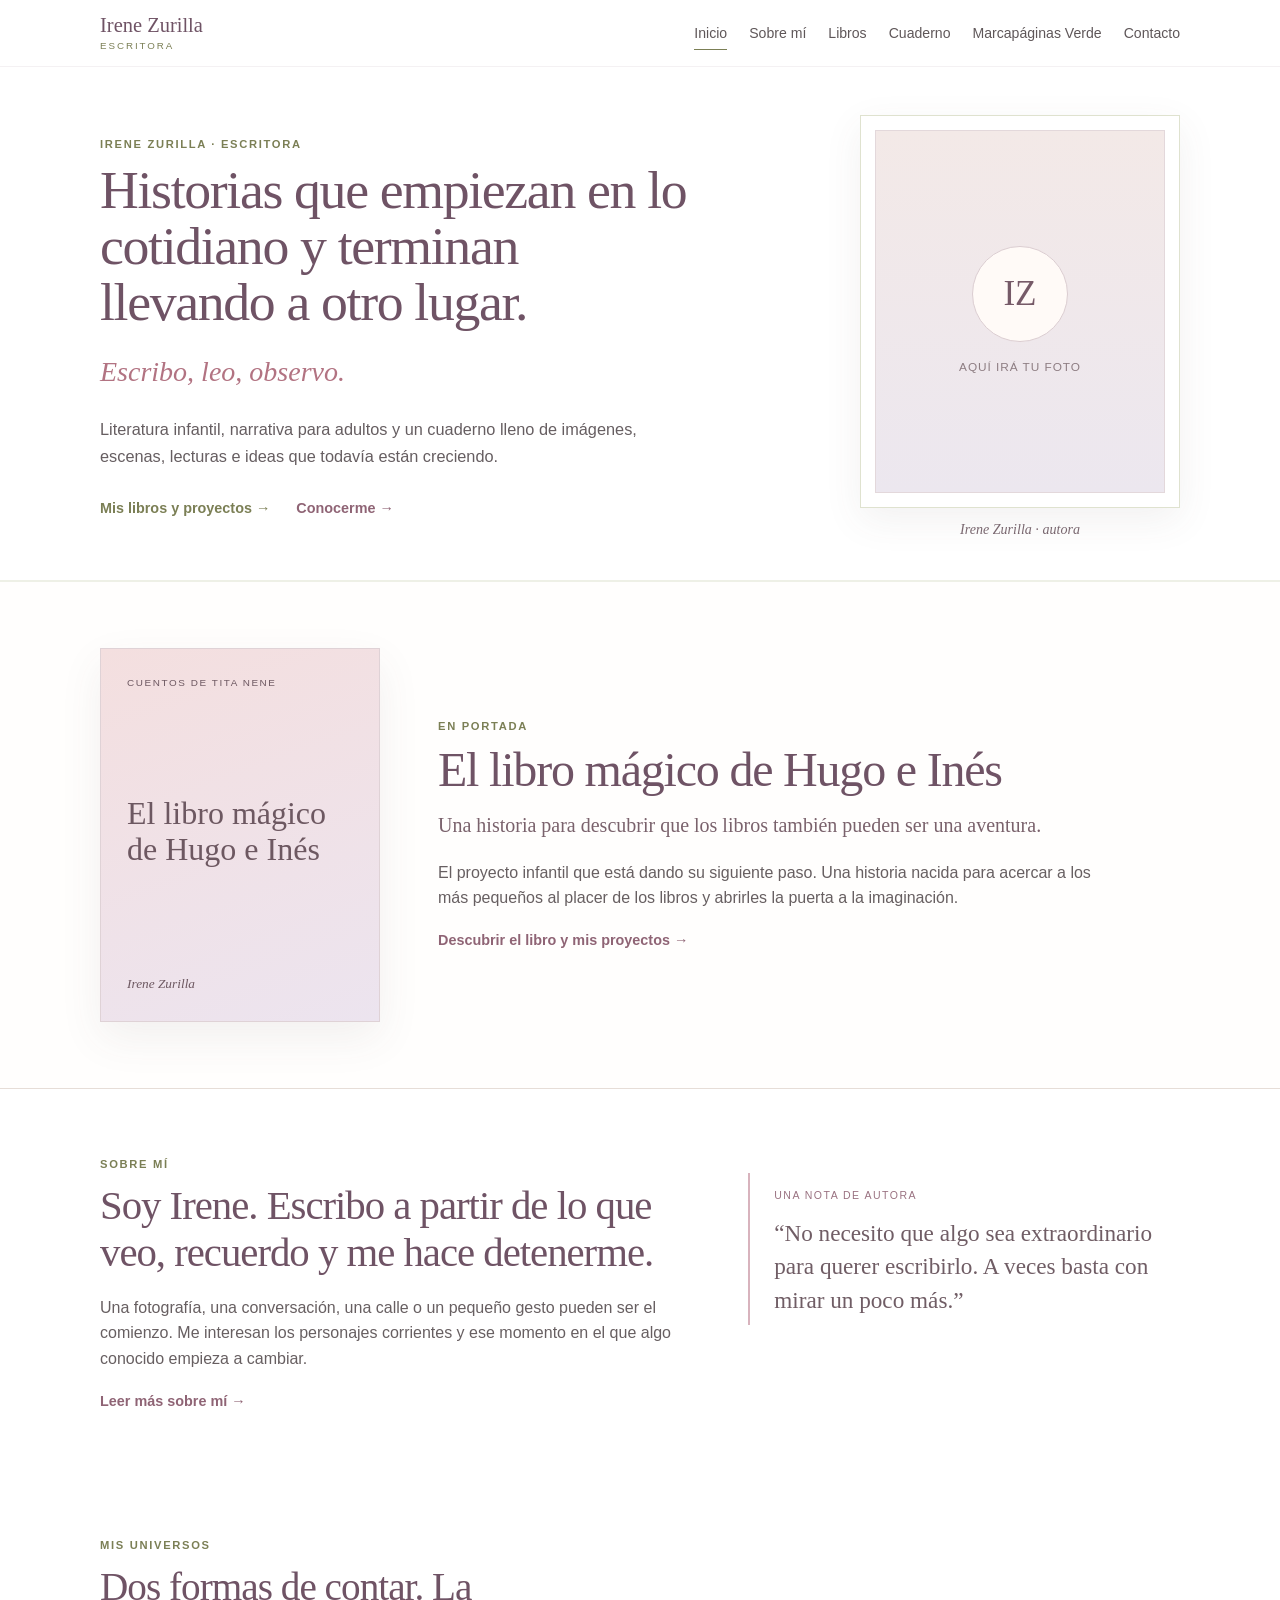
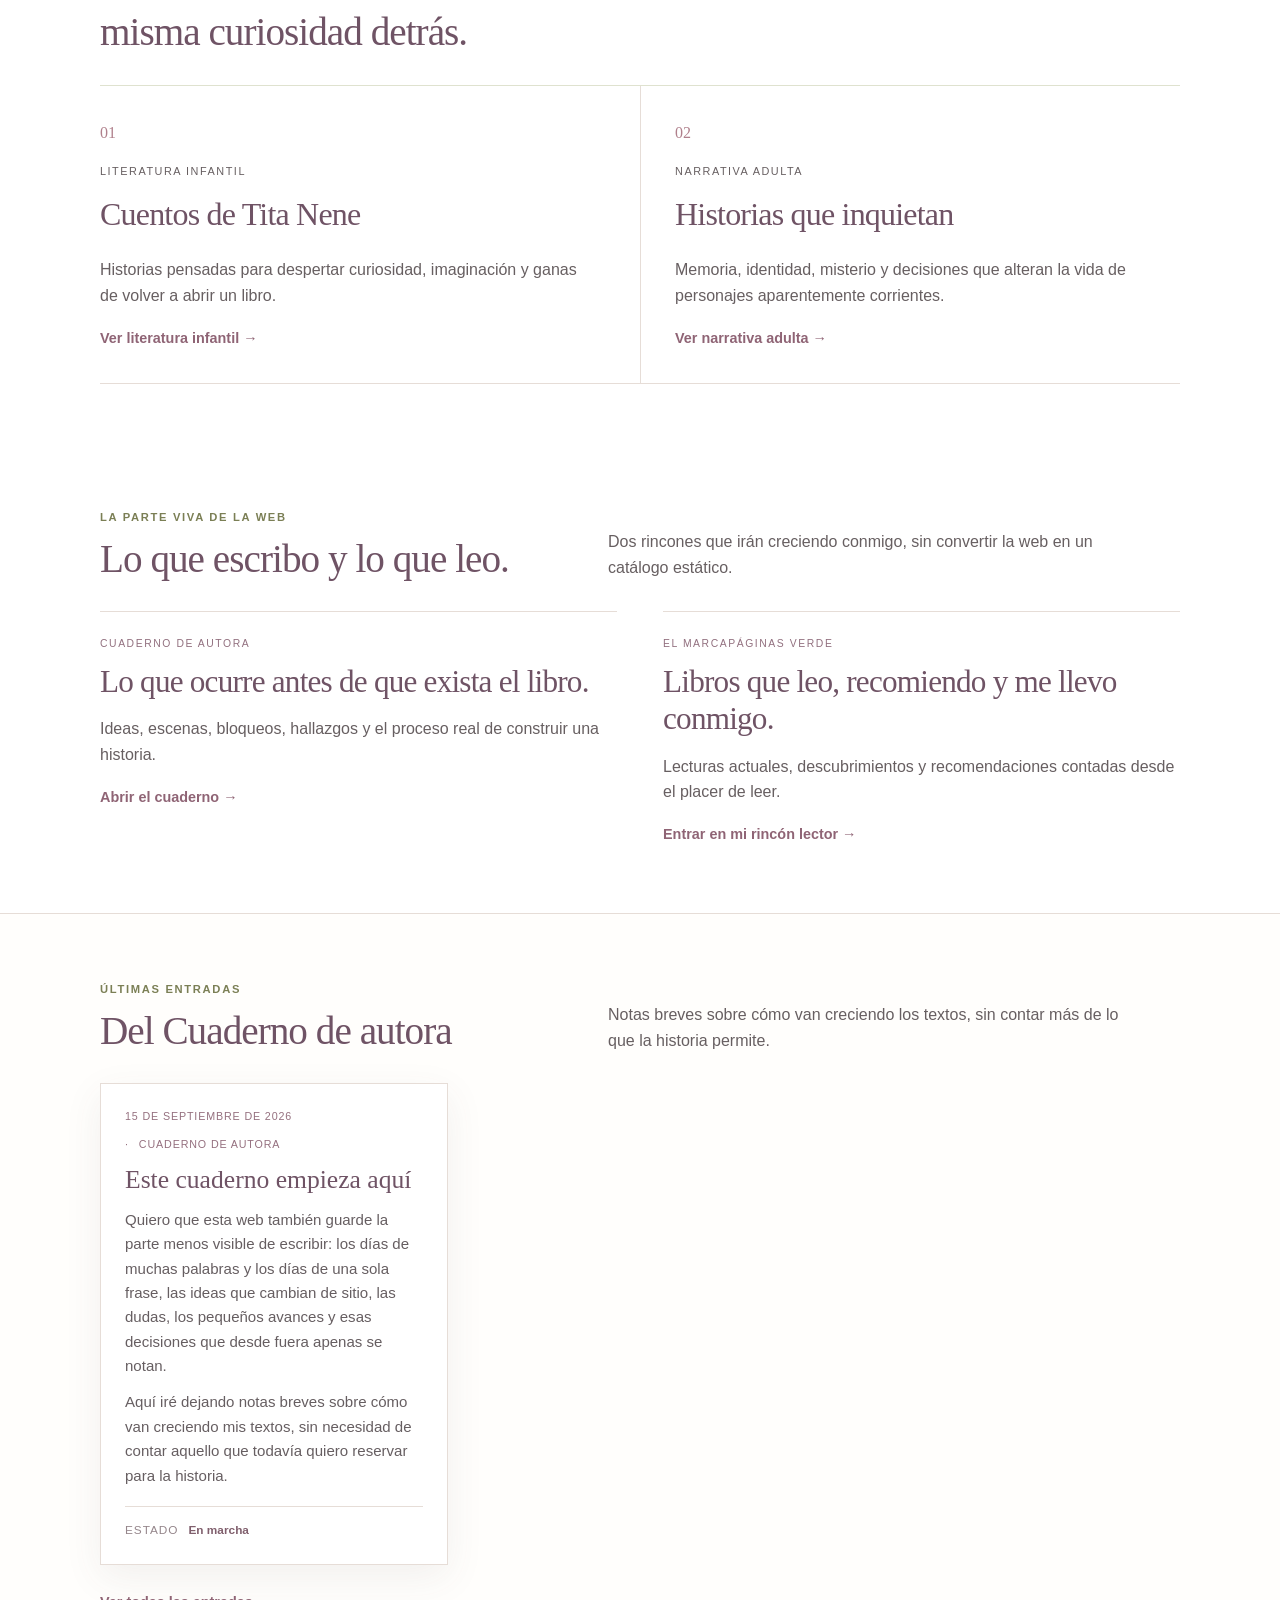
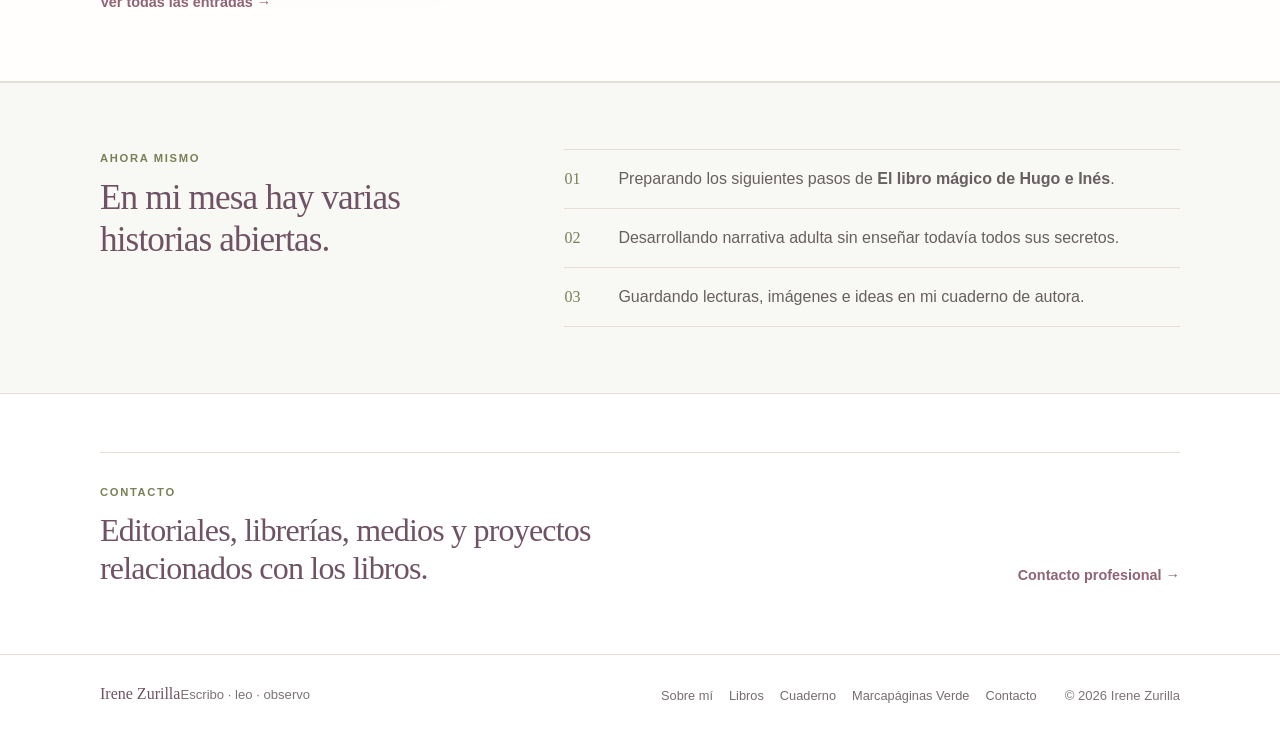
==== commit 5b976cd1: "Introduce verde oliva de marca y compacta el hero" ====
--- a/index.html
+++ b/index.html
@@ -1 +1 @@
-<!doctype html><html lang="es"><head><meta charset="utf-8"><meta name="viewport" content="width=device-width,initial-scale=1"><title>Irene Zurilla · Escritora</title><meta name="description" content="Web oficial de Irene Zurilla, autora de literatura infantil y narrativa para adultos."><link rel="stylesheet" href="site.css"><style>:root{--cream:#ffffff;--paper:#ffffff}.site-header{background:rgba(255,255,255,.94)}.author-hero{padding:56px 0 48px}.author-hero h1{font-size:clamp(2.7rem,4.6vw,4.6rem);line-height:1.04;max-width:640px}@media(max-width:900px){.nav{background:#ffffff}}@media(max-width:600px){.author-hero{padding:42px 0 34px}.author-hero h1{font-size:2.5rem}}</style></head><body><header class="site-header"><div class="wrap header-inner"><a class="brand" href="index.html" aria-label="Irene Zurilla, inicio"><span class="brand-name">Irene Zurilla</span><span class="brand-role">escritora</span></a><button class="menu-btn" aria-label="Abrir menú" aria-expanded="false">☰</button><nav class="nav" aria-label="Navegación principal"><a class="active" href="index.html">Inicio</a><a href="sobre-mi.html">Sobre mí</a><a href="libros.html">Libros</a><a href="cuaderno.html">Cuaderno</a><a href="marcapaginas-verde.html">Marcapáginas Verde</a><a href="contacto.html">Contacto</a></nav></div></header><main><section class="author-hero"><div class="wrap author-hero-grid"><div class="author-hero-copy reveal"><p class="eyebrow">Irene Zurilla · Escritora</p><h1>Historias que empiezan en lo cotidiano y terminan llevando a otro lugar.</h1><p class="author-signature">Escribo, leo, observo.</p><p class="author-lead">Literatura infantil, narrativa para adultos y un cuaderno lleno de imágenes, escenas, lecturas e ideas que todavía están creciendo.</p><div class="hero-links"><a href="libros.html">Mis libros y proyectos →</a><a href="sobre-mi.html">Conocerme →</a></div></div><div class="author-portrait reveal"><div class="portrait-frame"><div class="avatar-placeholder"><span class="avatar-initials">IZ</span><small>Aquí irá tu foto</small></div></div><p class="portrait-caption">Irene Zurilla · autora</p></div></div></section><section class="featured-book section"><div class="wrap feature-grid"><div class="book-cover-placeholder reveal"><span class="cover-top">CUENTOS DE TITA NENE</span><strong>El libro mágico<br>de Hugo e Inés</strong><small>Irene Zurilla</small></div><div class="feature-copy reveal"><p class="eyebrow">En portada</p><h2>El libro mágico de Hugo e Inés</h2><p class="feature-subtitle">Una historia para descubrir que los libros también pueden ser una aventura.</p><p>El proyecto infantil que está dando su siguiente paso. Una historia nacida para acercar a los más pequeños al placer de los libros y abrirles la puerta a la imaginación.</p><a class="editorial-link" href="libros.html">Descubrir el libro y mis proyectos →</a></div></div></section><section class="about-home section"><div class="wrap about-home-grid"><div class="about-home-copy reveal"><p class="eyebrow">Sobre mí</p><h2>Soy Irene. Escribo a partir de lo que veo, recuerdo y me hace detenerme.</h2><p>Una fotografía, una conversación, una calle o un pequeño gesto pueden ser el comienzo. Me interesan los personajes corrientes y ese momento en el que algo conocido empieza a cambiar.</p><a class="editorial-link" href="sobre-mi.html">Leer más sobre mí →</a></div><div class="author-note reveal"><span>Una nota de autora</span><blockquote>“No necesito que algo sea extraordinario para querer escribirlo. A veces basta con mirar un poco más.”</blockquote></div></div></section><section class="worlds-home section"><div class="wrap"><div class="section-heading reveal"><div><p class="eyebrow">Mis universos</p><h2>Dos formas de contar. La misma curiosidad detrás.</h2></div></div><div class="worlds-editorial"><article class="world-panel reveal"><span class="world-number">01</span><p class="world-kicker">Literatura infantil</p><h3>Cuentos de Tita Nene</h3><p>Historias pensadas para despertar curiosidad, imaginación y ganas de volver a abrir un libro.</p><a href="libros.html">Ver literatura infantil →</a></article><article class="world-panel reveal"><span class="world-number">02</span><p class="world-kicker">Narrativa adulta</p><h3>Historias que inquietan</h3><p>Memoria, identidad, misterio y decisiones que alteran la vida de personajes aparentemente corrientes.</p><a href="libros.html">Ver narrativa adulta →</a></article></div></div></section><section class="reading-writing section"><div class="wrap"><div class="section-heading reveal"><div><p class="eyebrow">La parte viva de la web</p><h2>Lo que escribo y lo que leo.</h2></div><p>Dos rincones que irán creciendo conmigo, sin convertir la web en un catálogo estático.</p></div><div class="journal-grid"><article class="journal-item reveal"><div class="journal-meta">CUADERNO DE AUTORA</div><h3>Lo que ocurre antes de que exista el libro.</h3><p>Ideas, escenas, bloqueos, hallazgos y el proceso real de construir una historia.</p><a href="cuaderno.html">Abrir el cuaderno →</a></article><article class="journal-item reveal"><div class="journal-meta">EL MARCAPÁGINAS VERDE</div><h3>Libros que leo, recomiendo y me llevo conmigo.</h3><p>Lecturas actuales, descubrimientos y recomendaciones contadas desde el placer de leer.</p><a href="marcapaginas-verde.html">Entrar en mi rincón lector →</a></article></div></div></section><section class="home-journal section"><div class="wrap"><div class="section-heading reveal"><div><p class="eyebrow">Últimas entradas</p><h2>Del Cuaderno de autora</h2></div><p>Notas breves sobre cómo van creciendo los textos, sin contar más de lo que la historia permite.</p></div><div id="home-journal-entries" class="home-journal-entries"></div><div class="home-journal-link"><a class="editorial-link" href="cuaderno.html">Ver todas las entradas →</a></div></div></section><section class="now-home section"><div class="wrap now-home-grid"><div class="reveal"><p class="eyebrow">Ahora mismo</p><h2>En mi mesa hay varias historias abiertas.</h2></div><div class="now-list-clean reveal"><div><span>01</span><p>Preparando los siguientes pasos de <strong>El libro mágico de Hugo e Inés</strong>.</p></div><div><span>02</span><p>Desarrollando narrativa adulta sin enseñar todavía todos sus secretos.</p></div><div><span>03</span><p>Guardando lecturas, imágenes e ideas en mi cuaderno de autora.</p></div></div></div></section><section class="contact-home section"><div class="wrap contact-home-inner reveal"><div><p class="eyebrow">Contacto</p><h2>Editoriales, librerías, medios y proyectos relacionados con los libros.</h2></div><a class="editorial-link" href="contacto.html">Contacto profesional →</a></div></section></main><footer class="footer"><div class="wrap footer-inner"><div><strong>Irene Zurilla</strong><span>Escribo · leo · observo</span></div><nav class="footer-nav"><a href="sobre-mi.html">Sobre mí</a><a href="libros.html">Libros</a><a href="cuaderno.html">Cuaderno</a><a href="marcapaginas-verde.html">Marcapáginas Verde</a><a href="contacto.html">Contacto</a></nav><p>© <span id="year"></span> Irene Zurilla</p></div></footer><script src="cuaderno-data.js"></script><script src="site.js"></script></body></html>+<!doctype html><html lang="es"><head><meta charset="utf-8"><meta name="viewport" content="width=device-width,initial-scale=1"><title>Irene Zurilla · Escritora</title><meta name="description" content="Web oficial de Irene Zurilla, autora de literatura infantil y narrativa para adultos."><link rel="stylesheet" href="site.css"><style>:root{--cream:#ffffff;--paper:#ffffff;--olive:#7b7f55;--olive-soft:#eef0e6}.site-header{background:rgba(255,255,255,.94)}.brand-role,.eyebrow{color:var(--olive)}.nav a.active:after,.nav a:hover:after{background:var(--olive)}.author-hero{padding:48px 0 40px}.author-hero-grid{gap:58px}.author-hero h1{font-size:clamp(2.55rem,4.2vw,4.2rem);line-height:1.04;max-width:610px}.author-hero .hero-links a:first-child{color:var(--olive)}.author-portrait{width:min(100%,320px)}.portrait-frame{border-color:#dfe2cf}.featured-book{border-top:2px solid var(--olive-soft)}.worlds-editorial{border-top-color:#dfe2cf}.now-home{background:#f8f9f4}.now-list-clean span{color:var(--olive)}@media(max-width:900px){.nav{background:#ffffff}}@media(max-width:600px){.author-hero{padding:36px 0 30px}.author-hero h1{font-size:2.3rem}.author-hero-grid{gap:30px}}</style></head><body><header class="site-header"><div class="wrap header-inner"><a class="brand" href="index.html" aria-label="Irene Zurilla, inicio"><span class="brand-name">Irene Zurilla</span><span class="brand-role">escritora</span></a><button class="menu-btn" aria-label="Abrir menú" aria-expanded="false">☰</button><nav class="nav" aria-label="Navegación principal"><a class="active" href="index.html">Inicio</a><a href="sobre-mi.html">Sobre mí</a><a href="libros.html">Libros</a><a href="cuaderno.html">Cuaderno</a><a href="marcapaginas-verde.html">Marcapáginas Verde</a><a href="contacto.html">Contacto</a></nav></div></header><main><section class="author-hero"><div class="wrap author-hero-grid"><div class="author-hero-copy reveal"><p class="eyebrow">Irene Zurilla · Escritora</p><h1>Historias que empiezan en lo cotidiano y terminan llevando a otro lugar.</h1><p class="author-signature">Escribo, leo, observo.</p><p class="author-lead">Literatura infantil, narrativa para adultos y un cuaderno lleno de imágenes, escenas, lecturas e ideas que todavía están creciendo.</p><div class="hero-links"><a href="libros.html">Mis libros y proyectos →</a><a href="sobre-mi.html">Conocerme →</a></div></div><div class="author-portrait reveal"><div class="portrait-frame"><div class="avatar-placeholder"><span class="avatar-initials">IZ</span><small>Aquí irá tu foto</small></div></div><p class="portrait-caption">Irene Zurilla · autora</p></div></div></section><section class="featured-book section"><div class="wrap feature-grid"><div class="book-cover-placeholder reveal"><span class="cover-top">CUENTOS DE TITA NENE</span><strong>El libro mágico<br>de Hugo e Inés</strong><small>Irene Zurilla</small></div><div class="feature-copy reveal"><p class="eyebrow">En portada</p><h2>El libro mágico de Hugo e Inés</h2><p class="feature-subtitle">Una historia para descubrir que los libros también pueden ser una aventura.</p><p>El proyecto infantil que está dando su siguiente paso. Una historia nacida para acercar a los más pequeños al placer de los libros y abrirles la puerta a la imaginación.</p><a class="editorial-link" href="libros.html">Descubrir el libro y mis proyectos →</a></div></div></section><section class="about-home section"><div class="wrap about-home-grid"><div class="about-home-copy reveal"><p class="eyebrow">Sobre mí</p><h2>Soy Irene. Escribo a partir de lo que veo, recuerdo y me hace detenerme.</h2><p>Una fotografía, una conversación, una calle o un pequeño gesto pueden ser el comienzo. Me interesan los personajes corrientes y ese momento en el que algo conocido empieza a cambiar.</p><a class="editorial-link" href="sobre-mi.html">Leer más sobre mí →</a></div><div class="author-note reveal"><span>Una nota de autora</span><blockquote>“No necesito que algo sea extraordinario para querer escribirlo. A veces basta con mirar un poco más.”</blockquote></div></div></section><section class="worlds-home section"><div class="wrap"><div class="section-heading reveal"><div><p class="eyebrow">Mis universos</p><h2>Dos formas de contar. La misma curiosidad detrás.</h2></div></div><div class="worlds-editorial"><article class="world-panel reveal"><span class="world-number">01</span><p class="world-kicker">Literatura infantil</p><h3>Cuentos de Tita Nene</h3><p>Historias pensadas para despertar curiosidad, imaginación y ganas de volver a abrir un libro.</p><a href="libros.html">Ver literatura infantil →</a></article><article class="world-panel reveal"><span class="world-number">02</span><p class="world-kicker">Narrativa adulta</p><h3>Historias que inquietan</h3><p>Memoria, identidad, misterio y decisiones que alteran la vida de personajes aparentemente corrientes.</p><a href="libros.html">Ver narrativa adulta →</a></article></div></div></section><section class="reading-writing section"><div class="wrap"><div class="section-heading reveal"><div><p class="eyebrow">La parte viva de la web</p><h2>Lo que escribo y lo que leo.</h2></div><p>Dos rincones que irán creciendo conmigo, sin convertir la web en un catálogo estático.</p></div><div class="journal-grid"><article class="journal-item reveal"><div class="journal-meta">CUADERNO DE AUTORA</div><h3>Lo que ocurre antes de que exista el libro.</h3><p>Ideas, escenas, bloqueos, hallazgos y el proceso real de construir una historia.</p><a href="cuaderno.html">Abrir el cuaderno →</a></article><article class="journal-item reveal"><div class="journal-meta">EL MARCAPÁGINAS VERDE</div><h3>Libros que leo, recomiendo y me llevo conmigo.</h3><p>Lecturas actuales, descubrimientos y recomendaciones contadas desde el placer de leer.</p><a href="marcapaginas-verde.html">Entrar en mi rincón lector →</a></article></div></div></section><section class="home-journal section"><div class="wrap"><div class="section-heading reveal"><div><p class="eyebrow">Últimas entradas</p><h2>Del Cuaderno de autora</h2></div><p>Notas breves sobre cómo van creciendo los textos, sin contar más de lo que la historia permite.</p></div><div id="home-journal-entries" class="home-journal-entries"></div><div class="home-journal-link"><a class="editorial-link" href="cuaderno.html">Ver todas las entradas →</a></div></div></section><section class="now-home section"><div class="wrap now-home-grid"><div class="reveal"><p class="eyebrow">Ahora mismo</p><h2>En mi mesa hay varias historias abiertas.</h2></div><div class="now-list-clean reveal"><div><span>01</span><p>Preparando los siguientes pasos de <strong>El libro mágico de Hugo e Inés</strong>.</p></div><div><span>02</span><p>Desarrollando narrativa adulta sin enseñar todavía todos sus secretos.</p></div><div><span>03</span><p>Guardando lecturas, imágenes e ideas en mi cuaderno de autora.</p></div></div></div></section><section class="contact-home section"><div class="wrap contact-home-inner reveal"><div><p class="eyebrow">Contacto</p><h2>Editoriales, librerías, medios y proyectos relacionados con los libros.</h2></div><a class="editorial-link" href="contacto.html">Contacto profesional →</a></div></section></main><footer class="footer"><div class="wrap footer-inner"><div><strong>Irene Zurilla</strong><span>Escribo · leo · observo</span></div><nav class="footer-nav"><a href="sobre-mi.html">Sobre mí</a><a href="libros.html">Libros</a><a href="cuaderno.html">Cuaderno</a><a href="marcapaginas-verde.html">Marcapáginas Verde</a><a href="contacto.html">Contacto</a></nav><p>© <span id="year"></span> Irene Zurilla</p></div></footer><script src="cuaderno-data.js"></script><script src="site.js"></script></body></html>
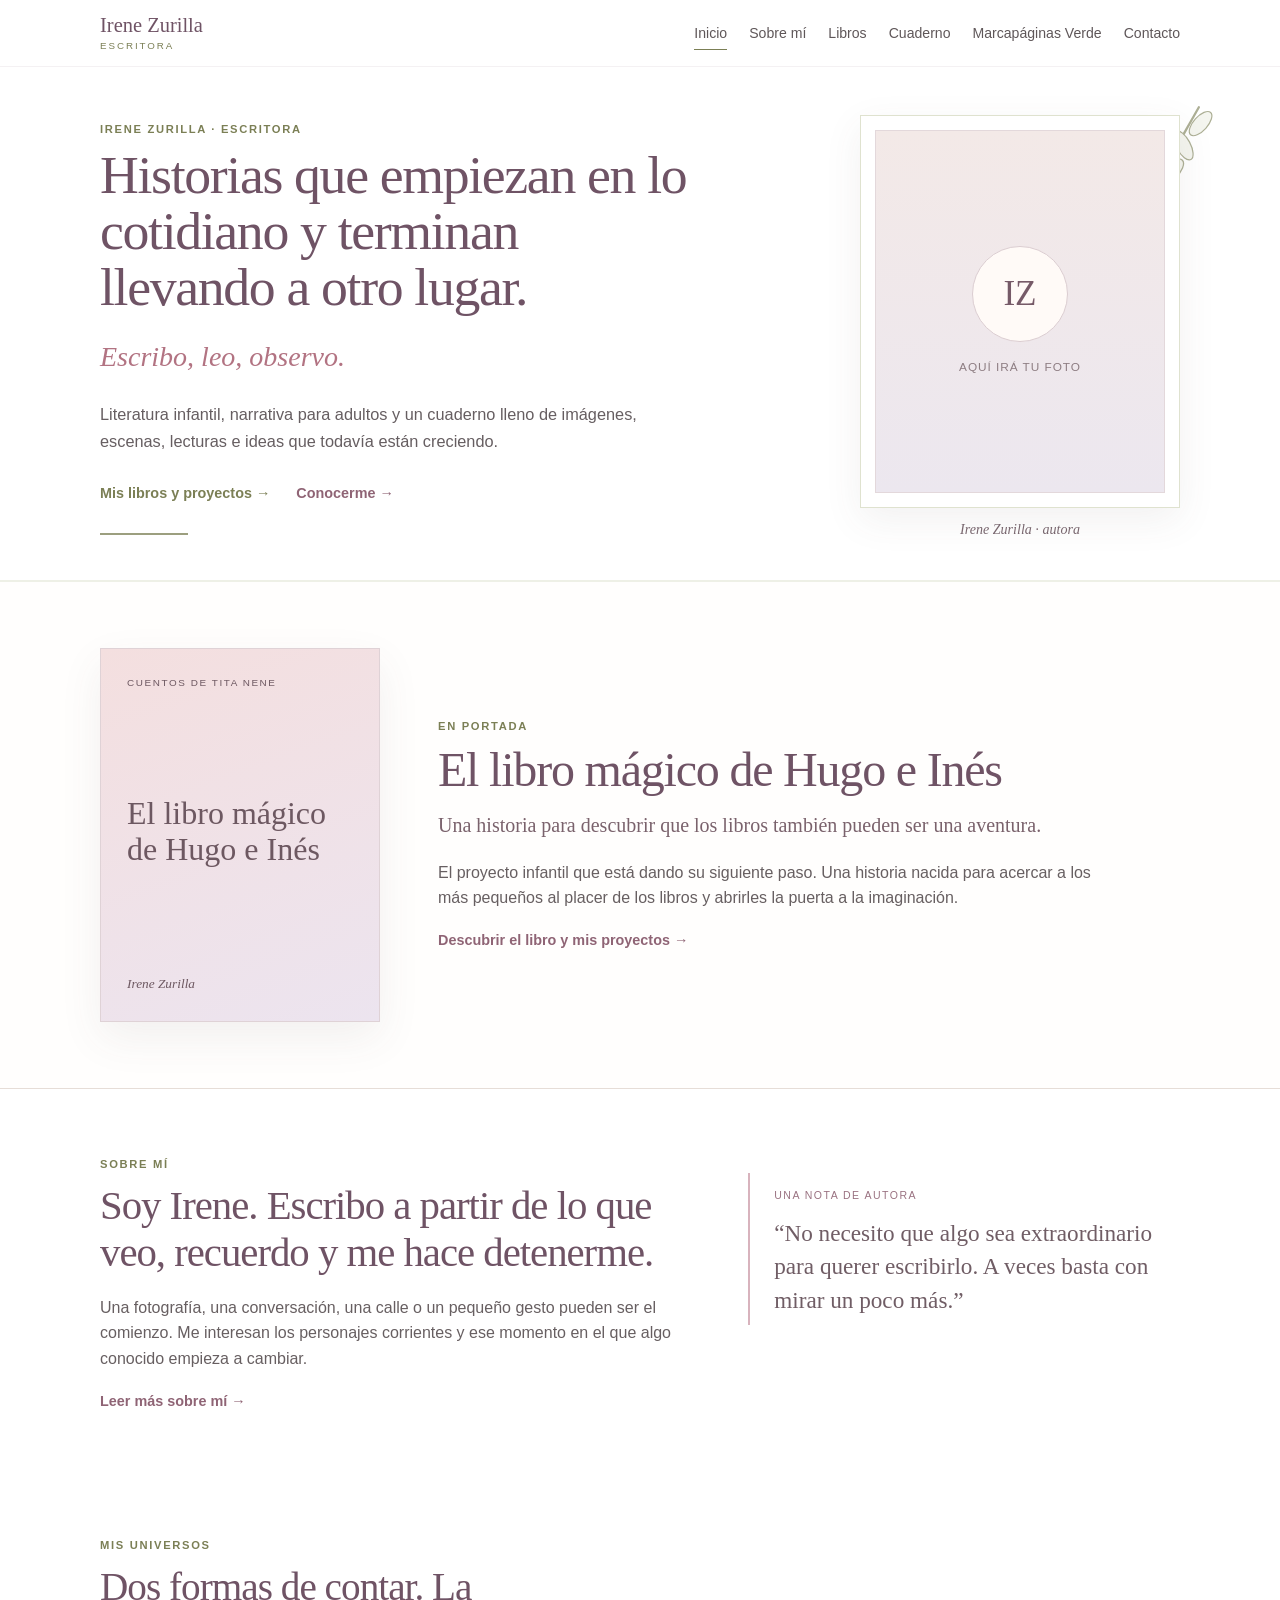
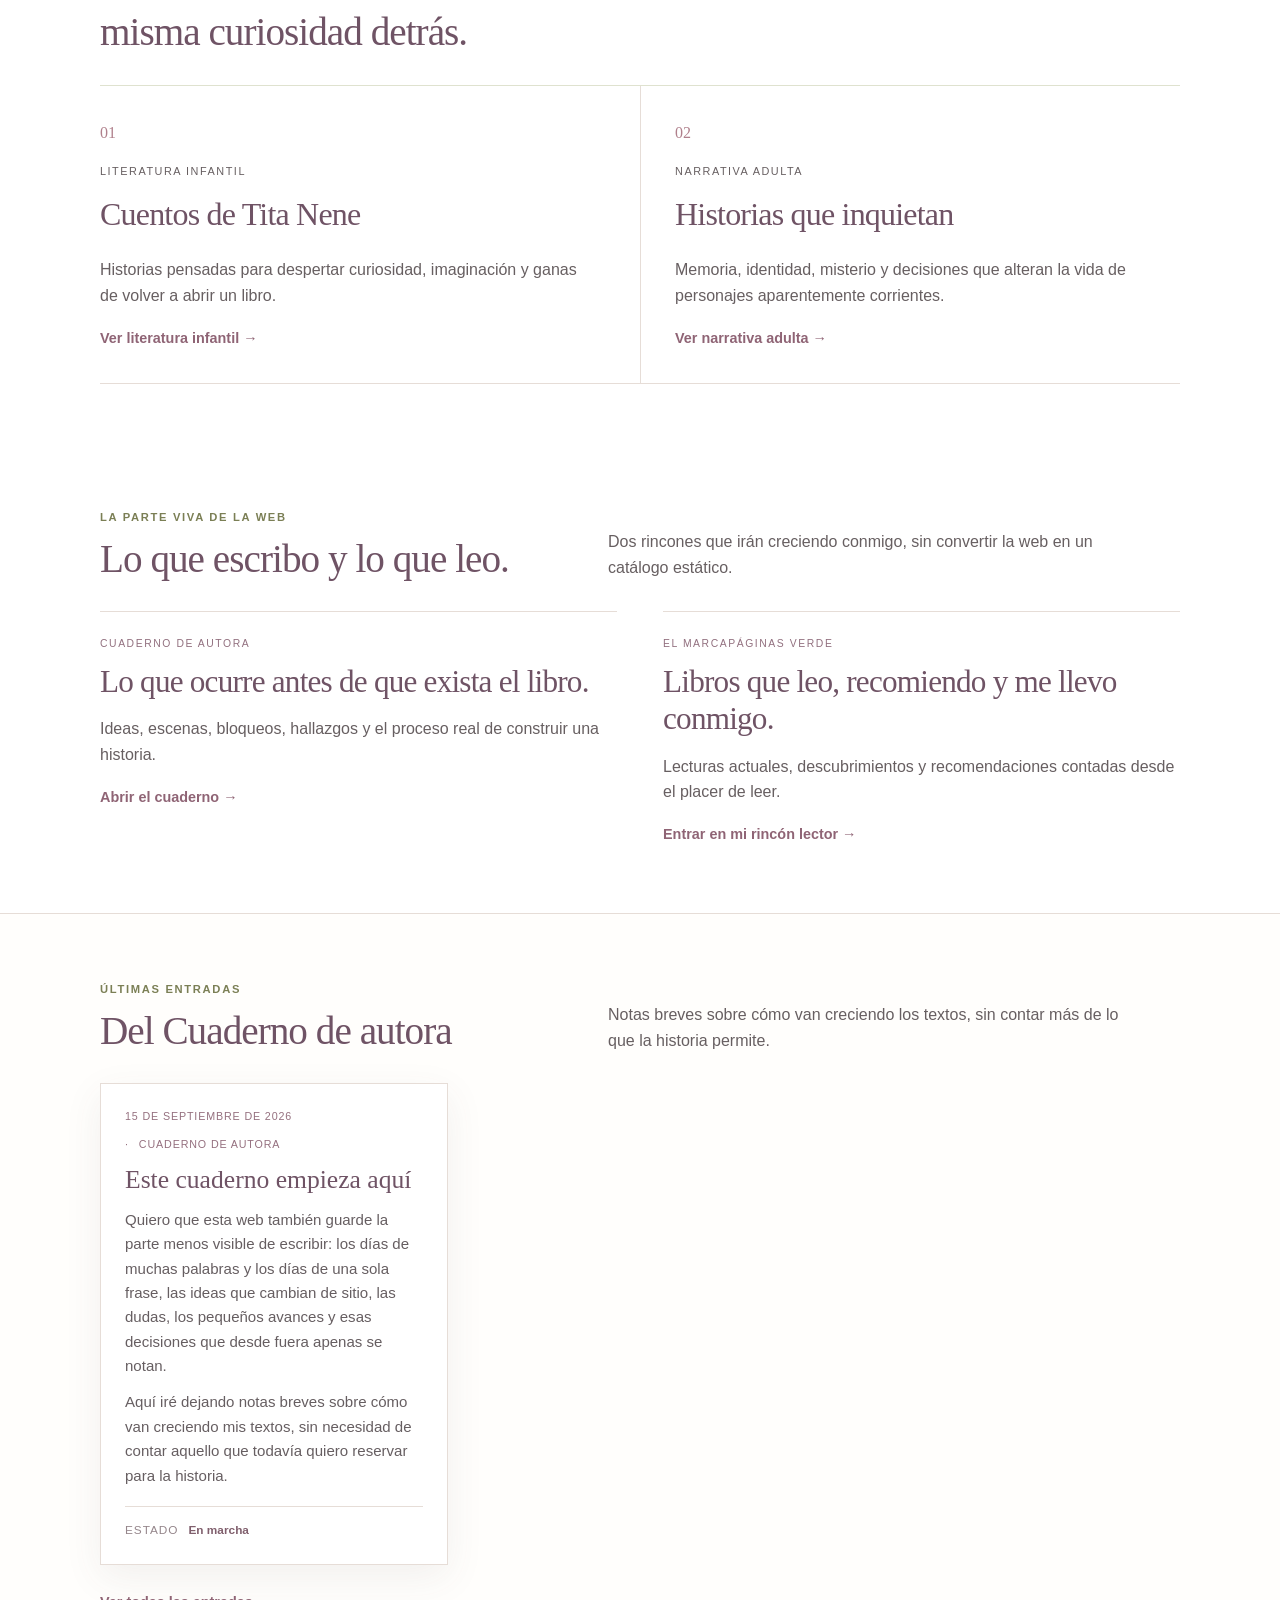
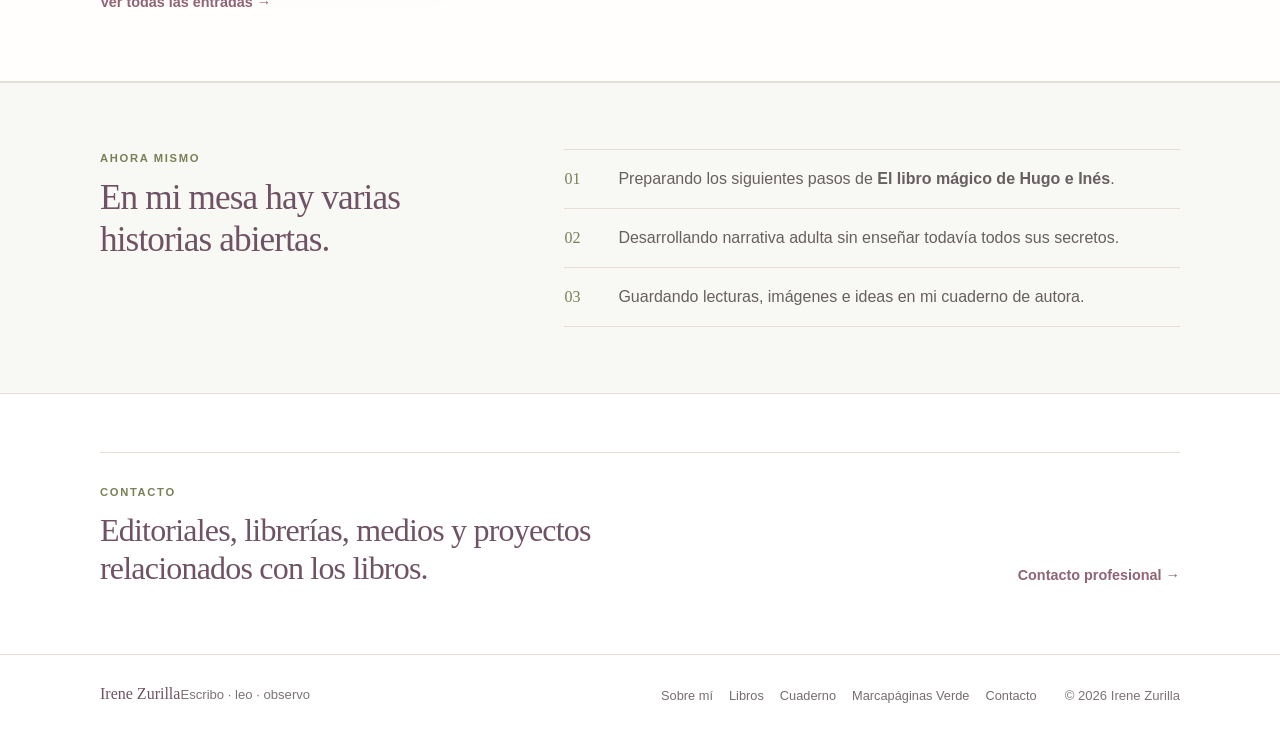
==== commit fd0fdaec: "Añade decoración botánica oliva al hero" ====
--- a/index.html
+++ b/index.html
@@ -1 +1 @@
-<!doctype html><html lang="es"><head><meta charset="utf-8"><meta name="viewport" content="width=device-width,initial-scale=1"><title>Irene Zurilla · Escritora</title><meta name="description" content="Web oficial de Irene Zurilla, autora de literatura infantil y narrativa para adultos."><link rel="stylesheet" href="site.css"><style>:root{--cream:#ffffff;--paper:#ffffff;--olive:#7b7f55;--olive-soft:#eef0e6}.site-header{background:rgba(255,255,255,.94)}.brand-role,.eyebrow{color:var(--olive)}.nav a.active:after,.nav a:hover:after{background:var(--olive)}.author-hero{padding:48px 0 40px}.author-hero-grid{gap:58px}.author-hero h1{font-size:clamp(2.55rem,4.2vw,4.2rem);line-height:1.04;max-width:610px}.author-hero .hero-links a:first-child{color:var(--olive)}.author-portrait{width:min(100%,320px)}.portrait-frame{border-color:#dfe2cf}.featured-book{border-top:2px solid var(--olive-soft)}.worlds-editorial{border-top-color:#dfe2cf}.now-home{background:#f8f9f4}.now-list-clean span{color:var(--olive)}@media(max-width:900px){.nav{background:#ffffff}}@media(max-width:600px){.author-hero{padding:36px 0 30px}.author-hero h1{font-size:2.3rem}.author-hero-grid{gap:30px}}</style></head><body><header class="site-header"><div class="wrap header-inner"><a class="brand" href="index.html" aria-label="Irene Zurilla, inicio"><span class="brand-name">Irene Zurilla</span><span class="brand-role">escritora</span></a><button class="menu-btn" aria-label="Abrir menú" aria-expanded="false">☰</button><nav class="nav" aria-label="Navegación principal"><a class="active" href="index.html">Inicio</a><a href="sobre-mi.html">Sobre mí</a><a href="libros.html">Libros</a><a href="cuaderno.html">Cuaderno</a><a href="marcapaginas-verde.html">Marcapáginas Verde</a><a href="contacto.html">Contacto</a></nav></div></header><main><section class="author-hero"><div class="wrap author-hero-grid"><div class="author-hero-copy reveal"><p class="eyebrow">Irene Zurilla · Escritora</p><h1>Historias que empiezan en lo cotidiano y terminan llevando a otro lugar.</h1><p class="author-signature">Escribo, leo, observo.</p><p class="author-lead">Literatura infantil, narrativa para adultos y un cuaderno lleno de imágenes, escenas, lecturas e ideas que todavía están creciendo.</p><div class="hero-links"><a href="libros.html">Mis libros y proyectos →</a><a href="sobre-mi.html">Conocerme →</a></div></div><div class="author-portrait reveal"><div class="portrait-frame"><div class="avatar-placeholder"><span class="avatar-initials">IZ</span><small>Aquí irá tu foto</small></div></div><p class="portrait-caption">Irene Zurilla · autora</p></div></div></section><section class="featured-book section"><div class="wrap feature-grid"><div class="book-cover-placeholder reveal"><span class="cover-top">CUENTOS DE TITA NENE</span><strong>El libro mágico<br>de Hugo e Inés</strong><small>Irene Zurilla</small></div><div class="feature-copy reveal"><p class="eyebrow">En portada</p><h2>El libro mágico de Hugo e Inés</h2><p class="feature-subtitle">Una historia para descubrir que los libros también pueden ser una aventura.</p><p>El proyecto infantil que está dando su siguiente paso. Una historia nacida para acercar a los más pequeños al placer de los libros y abrirles la puerta a la imaginación.</p><a class="editorial-link" href="libros.html">Descubrir el libro y mis proyectos →</a></div></div></section><section class="about-home section"><div class="wrap about-home-grid"><div class="about-home-copy reveal"><p class="eyebrow">Sobre mí</p><h2>Soy Irene. Escribo a partir de lo que veo, recuerdo y me hace detenerme.</h2><p>Una fotografía, una conversación, una calle o un pequeño gesto pueden ser el comienzo. Me interesan los personajes corrientes y ese momento en el que algo conocido empieza a cambiar.</p><a class="editorial-link" href="sobre-mi.html">Leer más sobre mí →</a></div><div class="author-note reveal"><span>Una nota de autora</span><blockquote>“No necesito que algo sea extraordinario para querer escribirlo. A veces basta con mirar un poco más.”</blockquote></div></div></section><section class="worlds-home section"><div class="wrap"><div class="section-heading reveal"><div><p class="eyebrow">Mis universos</p><h2>Dos formas de contar. La misma curiosidad detrás.</h2></div></div><div class="worlds-editorial"><article class="world-panel reveal"><span class="world-number">01</span><p class="world-kicker">Literatura infantil</p><h3>Cuentos de Tita Nene</h3><p>Historias pensadas para despertar curiosidad, imaginación y ganas de volver a abrir un libro.</p><a href="libros.html">Ver literatura infantil →</a></article><article class="world-panel reveal"><span class="world-number">02</span><p class="world-kicker">Narrativa adulta</p><h3>Historias que inquietan</h3><p>Memoria, identidad, misterio y decisiones que alteran la vida de personajes aparentemente corrientes.</p><a href="libros.html">Ver narrativa adulta →</a></article></div></div></section><section class="reading-writing section"><div class="wrap"><div class="section-heading reveal"><div><p class="eyebrow">La parte viva de la web</p><h2>Lo que escribo y lo que leo.</h2></div><p>Dos rincones que irán creciendo conmigo, sin convertir la web en un catálogo estático.</p></div><div class="journal-grid"><article class="journal-item reveal"><div class="journal-meta">CUADERNO DE AUTORA</div><h3>Lo que ocurre antes de que exista el libro.</h3><p>Ideas, escenas, bloqueos, hallazgos y el proceso real de construir una historia.</p><a href="cuaderno.html">Abrir el cuaderno →</a></article><article class="journal-item reveal"><div class="journal-meta">EL MARCAPÁGINAS VERDE</div><h3>Libros que leo, recomiendo y me llevo conmigo.</h3><p>Lecturas actuales, descubrimientos y recomendaciones contadas desde el placer de leer.</p><a href="marcapaginas-verde.html">Entrar en mi rincón lector →</a></article></div></div></section><section class="home-journal section"><div class="wrap"><div class="section-heading reveal"><div><p class="eyebrow">Últimas entradas</p><h2>Del Cuaderno de autora</h2></div><p>Notas breves sobre cómo van creciendo los textos, sin contar más de lo que la historia permite.</p></div><div id="home-journal-entries" class="home-journal-entries"></div><div class="home-journal-link"><a class="editorial-link" href="cuaderno.html">Ver todas las entradas →</a></div></div></section><section class="now-home section"><div class="wrap now-home-grid"><div class="reveal"><p class="eyebrow">Ahora mismo</p><h2>En mi mesa hay varias historias abiertas.</h2></div><div class="now-list-clean reveal"><div><span>01</span><p>Preparando los siguientes pasos de <strong>El libro mágico de Hugo e Inés</strong>.</p></div><div><span>02</span><p>Desarrollando narrativa adulta sin enseñar todavía todos sus secretos.</p></div><div><span>03</span><p>Guardando lecturas, imágenes e ideas en mi cuaderno de autora.</p></div></div></div></section><section class="contact-home section"><div class="wrap contact-home-inner reveal"><div><p class="eyebrow">Contacto</p><h2>Editoriales, librerías, medios y proyectos relacionados con los libros.</h2></div><a class="editorial-link" href="contacto.html">Contacto profesional →</a></div></section></main><footer class="footer"><div class="wrap footer-inner"><div><strong>Irene Zurilla</strong><span>Escribo · leo · observo</span></div><nav class="footer-nav"><a href="sobre-mi.html">Sobre mí</a><a href="libros.html">Libros</a><a href="cuaderno.html">Cuaderno</a><a href="marcapaginas-verde.html">Marcapáginas Verde</a><a href="contacto.html">Contacto</a></nav><p>© <span id="year"></span> Irene Zurilla</p></div></footer><script src="cuaderno-data.js"></script><script src="site.js"></script></body></html>+<!doctype html><html lang="es"><head><meta charset="utf-8"><meta name="viewport" content="width=device-width,initial-scale=1"><title>Irene Zurilla · Escritora</title><meta name="description" content="Web oficial de Irene Zurilla, autora de literatura infantil y narrativa para adultos."><link rel="stylesheet" href="site.css"><style>:root{--cream:#ffffff;--paper:#ffffff;--olive:#7b7f55;--olive-soft:#eef0e6}.site-header{background:rgba(255,255,255,.94)}.brand-role,.eyebrow{color:var(--olive)}.nav a.active:after,.nav a:hover:after{background:var(--olive)}.author-hero{padding:48px 0 40px}.author-hero-grid{gap:58px}.author-hero-copy{position:relative}.author-hero-copy:after{content:"";display:block;width:88px;height:2px;background:var(--olive);margin-top:28px;opacity:.75}.author-hero h1{font-size:clamp(2.55rem,4.2vw,4.2rem);line-height:1.04;max-width:610px}.author-hero .hero-links a:first-child{color:var(--olive)}.author-portrait{position:relative;justify-self:end;width:min(100%,320px)}.portrait-frame{position:relative;z-index:2;border-color:#dfe2cf}.olive-branch{position:absolute;z-index:1;right:-58px;top:-44px;width:180px;height:250px;opacity:.62;transform:rotate(8deg);pointer-events:none}.olive-branch path,.olive-branch ellipse{stroke:var(--olive)}.olive-branch ellipse{fill:var(--olive-soft)}.featured-book{border-top:2px solid var(--olive-soft)}.worlds-editorial{border-top-color:#dfe2cf}.now-home{background:#f8f9f4}.now-list-clean span{color:var(--olive)}@media(max-width:900px){.nav{background:#ffffff}.author-portrait{justify-self:start}.olive-branch{right:-42px;top:-35px;width:150px;height:210px}}@media(max-width:600px){.author-hero{padding:36px 0 30px}.author-hero h1{font-size:2.3rem}.author-hero-grid{gap:30px}.olive-branch{right:-24px;top:-26px;width:125px;height:175px;opacity:.5}.author-hero-copy:after{margin-top:22px;width:68px}}</style></head><body><header class="site-header"><div class="wrap header-inner"><a class="brand" href="index.html" aria-label="Irene Zurilla, inicio"><span class="brand-name">Irene Zurilla</span><span class="brand-role">escritora</span></a><button class="menu-btn" aria-label="Abrir menú" aria-expanded="false">☰</button><nav class="nav" aria-label="Navegación principal"><a class="active" href="index.html">Inicio</a><a href="sobre-mi.html">Sobre mí</a><a href="libros.html">Libros</a><a href="cuaderno.html">Cuaderno</a><a href="marcapaginas-verde.html">Marcapáginas Verde</a><a href="contacto.html">Contacto</a></nav></div></header><main><section class="author-hero"><div class="wrap author-hero-grid"><div class="author-hero-copy reveal"><p class="eyebrow">Irene Zurilla · Escritora</p><h1>Historias que empiezan en lo cotidiano y terminan llevando a otro lugar.</h1><p class="author-signature">Escribo, leo, observo.</p><p class="author-lead">Literatura infantil, narrativa para adultos y un cuaderno lleno de imágenes, escenas, lecturas e ideas que todavía están creciendo.</p><div class="hero-links"><a href="libros.html">Mis libros y proyectos →</a><a href="sobre-mi.html">Conocerme →</a></div></div><div class="author-portrait reveal"><svg class="olive-branch" viewBox="0 0 180 250" aria-hidden="true"><path d="M32 226 C74 172, 94 116, 128 30" fill="none" stroke-width="2.3" stroke-linecap="round"/><ellipse cx="56" cy="184" rx="9" ry="20" transform="rotate(-46 56 184)" stroke-width="1.3"/><ellipse cx="78" cy="156" rx="9" ry="20" transform="rotate(42 78 156)" stroke-width="1.3"/><ellipse cx="90" cy="128" rx="8" ry="18" transform="rotate(-42 90 128)" stroke-width="1.3"/><ellipse cx="108" cy="99" rx="8" ry="18" transform="rotate(38 108 99)" stroke-width="1.3"/><ellipse cx="118" cy="70" rx="7" ry="16" transform="rotate(-36 118 70)" stroke-width="1.2"/><ellipse cx="132" cy="46" rx="7" ry="15" transform="rotate(34 132 46)" stroke-width="1.2"/></svg><div class="portrait-frame"><div class="avatar-placeholder"><span class="avatar-initials">IZ</span><small>Aquí irá tu foto</small></div></div><p class="portrait-caption">Irene Zurilla · autora</p></div></div></section><section class="featured-book section"><div class="wrap feature-grid"><div class="book-cover-placeholder reveal"><span class="cover-top">CUENTOS DE TITA NENE</span><strong>El libro mágico<br>de Hugo e Inés</strong><small>Irene Zurilla</small></div><div class="feature-copy reveal"><p class="eyebrow">En portada</p><h2>El libro mágico de Hugo e Inés</h2><p class="feature-subtitle">Una historia para descubrir que los libros también pueden ser una aventura.</p><p>El proyecto infantil que está dando su siguiente paso. Una historia nacida para acercar a los más pequeños al placer de los libros y abrirles la puerta a la imaginación.</p><a class="editorial-link" href="libros.html">Descubrir el libro y mis proyectos →</a></div></div></section><section class="about-home section"><div class="wrap about-home-grid"><div class="about-home-copy reveal"><p class="eyebrow">Sobre mí</p><h2>Soy Irene. Escribo a partir de lo que veo, recuerdo y me hace detenerme.</h2><p>Una fotografía, una conversación, una calle o un pequeño gesto pueden ser el comienzo. Me interesan los personajes corrientes y ese momento en el que algo conocido empieza a cambiar.</p><a class="editorial-link" href="sobre-mi.html">Leer más sobre mí →</a></div><div class="author-note reveal"><span>Una nota de autora</span><blockquote>“No necesito que algo sea extraordinario para querer escribirlo. A veces basta con mirar un poco más.”</blockquote></div></div></section><section class="worlds-home section"><div class="wrap"><div class="section-heading reveal"><div><p class="eyebrow">Mis universos</p><h2>Dos formas de contar. La misma curiosidad detrás.</h2></div></div><div class="worlds-editorial"><article class="world-panel reveal"><span class="world-number">01</span><p class="world-kicker">Literatura infantil</p><h3>Cuentos de Tita Nene</h3><p>Historias pensadas para despertar curiosidad, imaginación y ganas de volver a abrir un libro.</p><a href="libros.html">Ver literatura infantil →</a></article><article class="world-panel reveal"><span class="world-number">02</span><p class="world-kicker">Narrativa adulta</p><h3>Historias que inquietan</h3><p>Memoria, identidad, misterio y decisiones que alteran la vida de personajes aparentemente corrientes.</p><a href="libros.html">Ver narrativa adulta →</a></article></div></div></section><section class="reading-writing section"><div class="wrap"><div class="section-heading reveal"><div><p class="eyebrow">La parte viva de la web</p><h2>Lo que escribo y lo que leo.</h2></div><p>Dos rincones que irán creciendo conmigo, sin convertir la web en un catálogo estático.</p></div><div class="journal-grid"><article class="journal-item reveal"><div class="journal-meta">CUADERNO DE AUTORA</div><h3>Lo que ocurre antes de que exista el libro.</h3><p>Ideas, escenas, bloqueos, hallazgos y el proceso real de construir una historia.</p><a href="cuaderno.html">Abrir el cuaderno →</a></article><article class="journal-item reveal"><div class="journal-meta">EL MARCAPÁGINAS VERDE</div><h3>Libros que leo, recomiendo y me llevo conmigo.</h3><p>Lecturas actuales, descubrimientos y recomendaciones contadas desde el placer de leer.</p><a href="marcapaginas-verde.html">Entrar en mi rincón lector →</a></article></div></div></section><section class="home-journal section"><div class="wrap"><div class="section-heading reveal"><div><p class="eyebrow">Últimas entradas</p><h2>Del Cuaderno de autora</h2></div><p>Notas breves sobre cómo van creciendo los textos, sin contar más de lo que la historia permite.</p></div><div id="home-journal-entries" class="home-journal-entries"></div><div class="home-journal-link"><a class="editorial-link" href="cuaderno.html">Ver todas las entradas →</a></div></div></section><section class="now-home section"><div class="wrap now-home-grid"><div class="reveal"><p class="eyebrow">Ahora mismo</p><h2>En mi mesa hay varias historias abiertas.</h2></div><div class="now-list-clean reveal"><div><span>01</span><p>Preparando los siguientes pasos de <strong>El libro mágico de Hugo e Inés</strong>.</p></div><div><span>02</span><p>Desarrollando narrativa adulta sin enseñar todavía todos sus secretos.</p></div><div><span>03</span><p>Guardando lecturas, imágenes e ideas en mi cuaderno de autora.</p></div></div></div></section><section class="contact-home section"><div class="wrap contact-home-inner reveal"><div><p class="eyebrow">Contacto</p><h2>Editoriales, librerías, medios y proyectos relacionados con los libros.</h2></div><a class="editorial-link" href="contacto.html">Contacto profesional →</a></div></section></main><footer class="footer"><div class="wrap footer-inner"><div><strong>Irene Zurilla</strong><span>Escribo · leo · observo</span></div><nav class="footer-nav"><a href="sobre-mi.html">Sobre mí</a><a href="libros.html">Libros</a><a href="cuaderno.html">Cuaderno</a><a href="marcapaginas-verde.html">Marcapáginas Verde</a><a href="contacto.html">Contacto</a></nav><p>© <span id="year"></span> Irene Zurilla</p></div></footer><script src="cuaderno-data.js"></script><script src="site.js"></script></body></html>
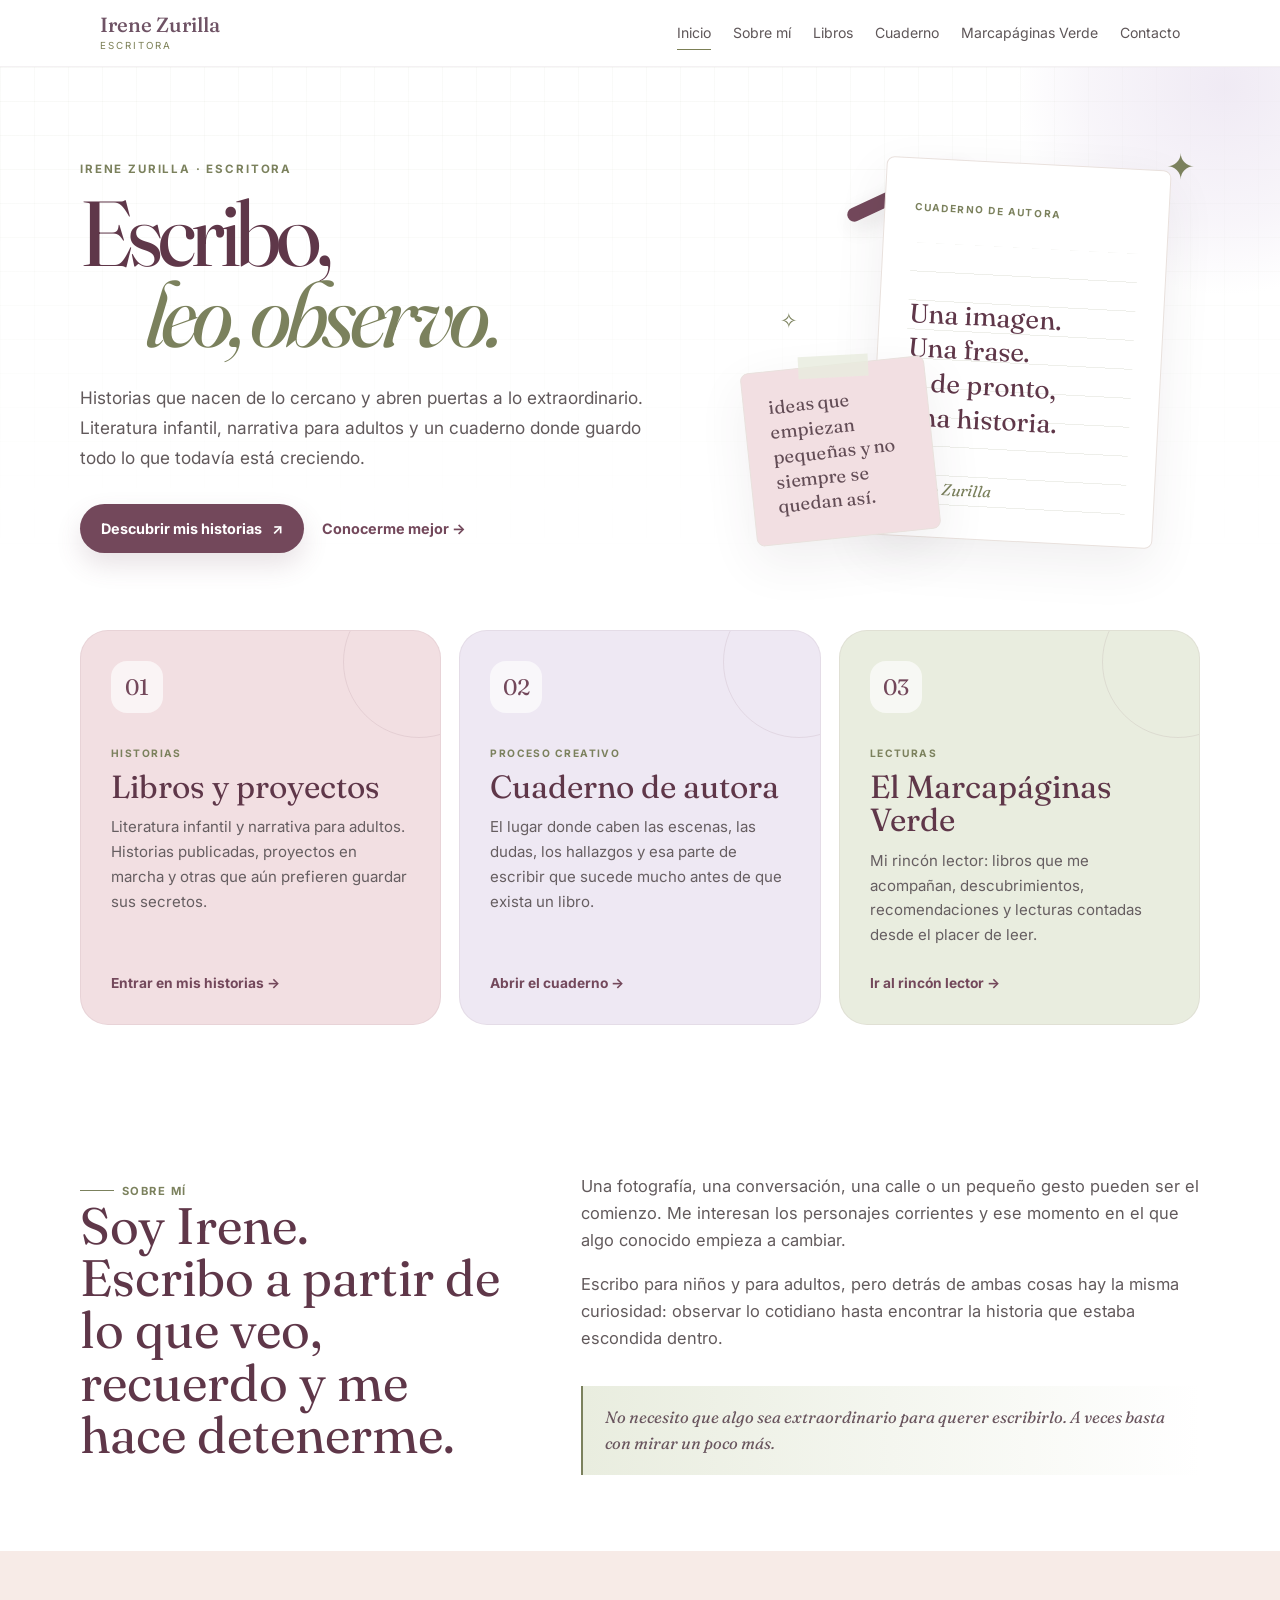
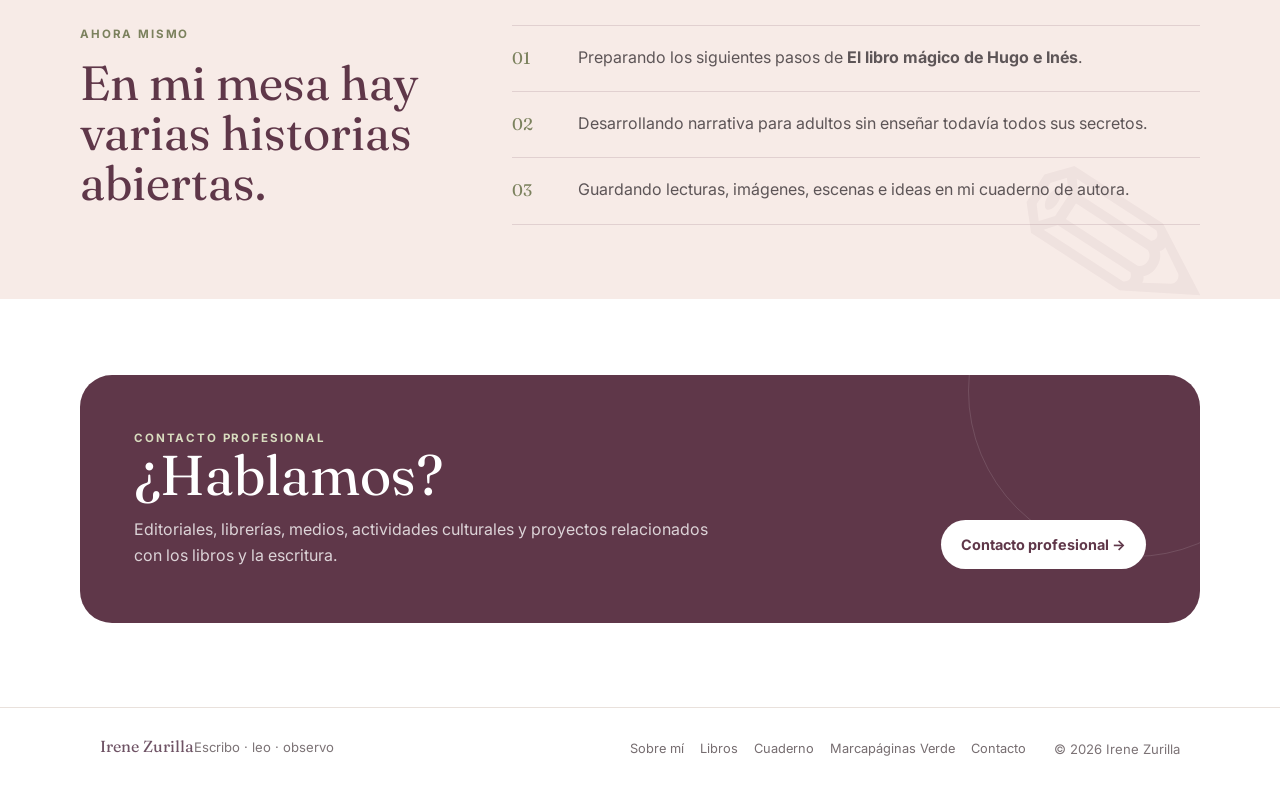
==== commit 9d44d2fd: "Rediseña la portada con fondo blanco, cards y detalles editoriales" ====
--- a/index.html
+++ b/index.html
@@ -1 +1 @@
-<!doctype html><html lang="es"><head><meta charset="utf-8"><meta name="viewport" content="width=device-width,initial-scale=1"><title>Irene Zurilla · Escritora</title><meta name="description" content="Web oficial de Irene Zurilla, autora de literatura infantil y narrativa para adultos."><link rel="stylesheet" href="site.css"><style>:root{--cream:#ffffff;--paper:#ffffff;--olive:#7b7f55;--olive-soft:#eef0e6}.site-header{background:rgba(255,255,255,.94)}.brand-role,.eyebrow{color:var(--olive)}.nav a.active:after,.nav a:hover:after{background:var(--olive)}.author-hero{padding:48px 0 40px}.author-hero-grid{gap:58px}.author-hero-copy{position:relative}.author-hero-copy:after{content:"";display:block;width:88px;height:2px;background:var(--olive);margin-top:28px;opacity:.75}.author-hero h1{font-size:clamp(2.55rem,4.2vw,4.2rem);line-height:1.04;max-width:610px}.author-hero .hero-links a:first-child{color:var(--olive)}.author-portrait{position:relative;justify-self:end;width:min(100%,320px)}.portrait-frame{position:relative;z-index:2;border-color:#dfe2cf}.olive-branch{position:absolute;z-index:1;right:-58px;top:-44px;width:180px;height:250px;opacity:.62;transform:rotate(8deg);pointer-events:none}.olive-branch path,.olive-branch ellipse{stroke:var(--olive)}.olive-branch ellipse{fill:var(--olive-soft)}.featured-book{border-top:2px solid var(--olive-soft)}.worlds-editorial{border-top-color:#dfe2cf}.now-home{background:#f8f9f4}.now-list-clean span{color:var(--olive)}@media(max-width:900px){.nav{background:#ffffff}.author-portrait{justify-self:start}.olive-branch{right:-42px;top:-35px;width:150px;height:210px}}@media(max-width:600px){.author-hero{padding:36px 0 30px}.author-hero h1{font-size:2.3rem}.author-hero-grid{gap:30px}.olive-branch{right:-24px;top:-26px;width:125px;height:175px;opacity:.5}.author-hero-copy:after{margin-top:22px;width:68px}}</style></head><body><header class="site-header"><div class="wrap header-inner"><a class="brand" href="index.html" aria-label="Irene Zurilla, inicio"><span class="brand-name">Irene Zurilla</span><span class="brand-role">escritora</span></a><button class="menu-btn" aria-label="Abrir menú" aria-expanded="false">☰</button><nav class="nav" aria-label="Navegación principal"><a class="active" href="index.html">Inicio</a><a href="sobre-mi.html">Sobre mí</a><a href="libros.html">Libros</a><a href="cuaderno.html">Cuaderno</a><a href="marcapaginas-verde.html">Marcapáginas Verde</a><a href="contacto.html">Contacto</a></nav></div></header><main><section class="author-hero"><div class="wrap author-hero-grid"><div class="author-hero-copy reveal"><p class="eyebrow">Irene Zurilla · Escritora</p><h1>Historias que empiezan en lo cotidiano y terminan llevando a otro lugar.</h1><p class="author-signature">Escribo, leo, observo.</p><p class="author-lead">Literatura infantil, narrativa para adultos y un cuaderno lleno de imágenes, escenas, lecturas e ideas que todavía están creciendo.</p><div class="hero-links"><a href="libros.html">Mis libros y proyectos →</a><a href="sobre-mi.html">Conocerme →</a></div></div><div class="author-portrait reveal"><svg class="olive-branch" viewBox="0 0 180 250" aria-hidden="true"><path d="M32 226 C74 172, 94 116, 128 30" fill="none" stroke-width="2.3" stroke-linecap="round"/><ellipse cx="56" cy="184" rx="9" ry="20" transform="rotate(-46 56 184)" stroke-width="1.3"/><ellipse cx="78" cy="156" rx="9" ry="20" transform="rotate(42 78 156)" stroke-width="1.3"/><ellipse cx="90" cy="128" rx="8" ry="18" transform="rotate(-42 90 128)" stroke-width="1.3"/><ellipse cx="108" cy="99" rx="8" ry="18" transform="rotate(38 108 99)" stroke-width="1.3"/><ellipse cx="118" cy="70" rx="7" ry="16" transform="rotate(-36 118 70)" stroke-width="1.2"/><ellipse cx="132" cy="46" rx="7" ry="15" transform="rotate(34 132 46)" stroke-width="1.2"/></svg><div class="portrait-frame"><div class="avatar-placeholder"><span class="avatar-initials">IZ</span><small>Aquí irá tu foto</small></div></div><p class="portrait-caption">Irene Zurilla · autora</p></div></div></section><section class="featured-book section"><div class="wrap feature-grid"><div class="book-cover-placeholder reveal"><span class="cover-top">CUENTOS DE TITA NENE</span><strong>El libro mágico<br>de Hugo e Inés</strong><small>Irene Zurilla</small></div><div class="feature-copy reveal"><p class="eyebrow">En portada</p><h2>El libro mágico de Hugo e Inés</h2><p class="feature-subtitle">Una historia para descubrir que los libros también pueden ser una aventura.</p><p>El proyecto infantil que está dando su siguiente paso. Una historia nacida para acercar a los más pequeños al placer de los libros y abrirles la puerta a la imaginación.</p><a class="editorial-link" href="libros.html">Descubrir el libro y mis proyectos →</a></div></div></section><section class="about-home section"><div class="wrap about-home-grid"><div class="about-home-copy reveal"><p class="eyebrow">Sobre mí</p><h2>Soy Irene. Escribo a partir de lo que veo, recuerdo y me hace detenerme.</h2><p>Una fotografía, una conversación, una calle o un pequeño gesto pueden ser el comienzo. Me interesan los personajes corrientes y ese momento en el que algo conocido empieza a cambiar.</p><a class="editorial-link" href="sobre-mi.html">Leer más sobre mí →</a></div><div class="author-note reveal"><span>Una nota de autora</span><blockquote>“No necesito que algo sea extraordinario para querer escribirlo. A veces basta con mirar un poco más.”</blockquote></div></div></section><section class="worlds-home section"><div class="wrap"><div class="section-heading reveal"><div><p class="eyebrow">Mis universos</p><h2>Dos formas de contar. La misma curiosidad detrás.</h2></div></div><div class="worlds-editorial"><article class="world-panel reveal"><span class="world-number">01</span><p class="world-kicker">Literatura infantil</p><h3>Cuentos de Tita Nene</h3><p>Historias pensadas para despertar curiosidad, imaginación y ganas de volver a abrir un libro.</p><a href="libros.html">Ver literatura infantil →</a></article><article class="world-panel reveal"><span class="world-number">02</span><p class="world-kicker">Narrativa adulta</p><h3>Historias que inquietan</h3><p>Memoria, identidad, misterio y decisiones que alteran la vida de personajes aparentemente corrientes.</p><a href="libros.html">Ver narrativa adulta →</a></article></div></div></section><section class="reading-writing section"><div class="wrap"><div class="section-heading reveal"><div><p class="eyebrow">La parte viva de la web</p><h2>Lo que escribo y lo que leo.</h2></div><p>Dos rincones que irán creciendo conmigo, sin convertir la web en un catálogo estático.</p></div><div class="journal-grid"><article class="journal-item reveal"><div class="journal-meta">CUADERNO DE AUTORA</div><h3>Lo que ocurre antes de que exista el libro.</h3><p>Ideas, escenas, bloqueos, hallazgos y el proceso real de construir una historia.</p><a href="cuaderno.html">Abrir el cuaderno →</a></article><article class="journal-item reveal"><div class="journal-meta">EL MARCAPÁGINAS VERDE</div><h3>Libros que leo, recomiendo y me llevo conmigo.</h3><p>Lecturas actuales, descubrimientos y recomendaciones contadas desde el placer de leer.</p><a href="marcapaginas-verde.html">Entrar en mi rincón lector →</a></article></div></div></section><section class="home-journal section"><div class="wrap"><div class="section-heading reveal"><div><p class="eyebrow">Últimas entradas</p><h2>Del Cuaderno de autora</h2></div><p>Notas breves sobre cómo van creciendo los textos, sin contar más de lo que la historia permite.</p></div><div id="home-journal-entries" class="home-journal-entries"></div><div class="home-journal-link"><a class="editorial-link" href="cuaderno.html">Ver todas las entradas →</a></div></div></section><section class="now-home section"><div class="wrap now-home-grid"><div class="reveal"><p class="eyebrow">Ahora mismo</p><h2>En mi mesa hay varias historias abiertas.</h2></div><div class="now-list-clean reveal"><div><span>01</span><p>Preparando los siguientes pasos de <strong>El libro mágico de Hugo e Inés</strong>.</p></div><div><span>02</span><p>Desarrollando narrativa adulta sin enseñar todavía todos sus secretos.</p></div><div><span>03</span><p>Guardando lecturas, imágenes e ideas en mi cuaderno de autora.</p></div></div></div></section><section class="contact-home section"><div class="wrap contact-home-inner reveal"><div><p class="eyebrow">Contacto</p><h2>Editoriales, librerías, medios y proyectos relacionados con los libros.</h2></div><a class="editorial-link" href="contacto.html">Contacto profesional →</a></div></section></main><footer class="footer"><div class="wrap footer-inner"><div><strong>Irene Zurilla</strong><span>Escribo · leo · observo</span></div><nav class="footer-nav"><a href="sobre-mi.html">Sobre mí</a><a href="libros.html">Libros</a><a href="cuaderno.html">Cuaderno</a><a href="marcapaginas-verde.html">Marcapáginas Verde</a><a href="contacto.html">Contacto</a></nav><p>© <span id="year"></span> Irene Zurilla</p></div></footer><script src="cuaderno-data.js"></script><script src="site.js"></script></body></html>+<!doctype html><html lang="es"><head><meta charset="utf-8"><meta name="viewport" content="width=device-width,initial-scale=1"><title>Irene Zurilla · Escritora</title><meta name="description" content="Web oficial de Irene Zurilla, autora de literatura infantil y narrativa para adultos."><link rel="stylesheet" href="site.css"><link rel="stylesheet" href="home-v2.css"></head><body><header class="site-header"><div class="wrap header-inner"><a class="brand" href="index.html" aria-label="Irene Zurilla, inicio"><span class="brand-name">Irene Zurilla</span><span class="brand-role">escritora</span></a><button class="menu-btn" aria-label="Abrir menú" aria-expanded="false">☰</button><nav class="nav" aria-label="Navegación principal"><a class="active" href="index.html">Inicio</a><a href="sobre-mi.html">Sobre mí</a><a href="libros.html">Libros</a><a href="cuaderno.html">Cuaderno</a><a href="marcapaginas-verde.html">Marcapáginas Verde</a><a href="contacto.html">Contacto</a></nav></div></header><main class="home2"><section class="home2-hero"><div class="wrap home2-hero-grid"><div class="reveal"><p class="home2-kicker">Irene Zurilla · escritora</p><h1 class="home2-title">Escribo,<span>leo, observo.</span></h1><p class="home2-lead">Historias que nacen de lo cercano y abren puertas a lo extraordinario. Literatura infantil, narrativa para adultos y un cuaderno donde guardo todo lo que todavía está creciendo.</p><div class="home2-actions"><a class="home2-primary" href="libros.html">Descubrir mis historias <span aria-hidden="true">↗</span></a><a class="home2-secondary" href="sobre-mi.html">Conocerme mejor →</a></div></div><div class="home2-collage reveal" aria-label="Composición editorial inspirada en un escritorio de escritora"><div class="home2-pen" aria-hidden="true"></div><div class="home2-paper home2-paper-main"><span class="home2-paper-label">Cuaderno de autora</span><p class="home2-paper-quote">Una imagen.<br>Una frase.<br>Y de pronto,<br>una historia.</p><span class="home2-paper-sign">Irene Zurilla</span></div><div class="home2-paper home2-paper-note">ideas que empiezan pequeñas y no siempre se quedan así.</div><span class="home2-spark one" aria-hidden="true">✦</span><span class="home2-spark two" aria-hidden="true">✧</span></div></div></section><section class="home2-portals"><div class="wrap"><div class="home2-cards"><article class="home2-card reveal"><div><div class="home2-card-icon" aria-hidden="true">01</div><small>Historias</small><h2>Libros y proyectos</h2><p>Literatura infantil y narrativa para adultos. Historias publicadas, proyectos en marcha y otras que aún prefieren guardar sus secretos.</p></div><a class="home2-card-link" href="libros.html">Entrar en mis historias →</a></article><article class="home2-card reveal"><div><div class="home2-card-icon" aria-hidden="true">02</div><small>Proceso creativo</small><h2>Cuaderno de autora</h2><p>El lugar donde caben las escenas, las dudas, los hallazgos y esa parte de escribir que sucede mucho antes de que exista un libro.</p></div><a class="home2-card-link" href="cuaderno.html">Abrir el cuaderno →</a></article><article class="home2-card reveal"><div><div class="home2-card-icon" aria-hidden="true">03</div><small>Lecturas</small><h2>El Marcapáginas Verde</h2><p>Mi rincón lector: libros que me acompañan, descubrimientos, recomendaciones y lecturas contadas desde el placer de leer.</p></div><a class="home2-card-link" href="marcapaginas-verde.html">Ir al rincón lector →</a></article></div></div></section><section class="home2-about"><div class="wrap home2-about-grid"><div class="reveal"><span class="home2-writing-mark">Sobre mí</span><h2>Soy Irene.<br>Escribo a partir de lo que veo, recuerdo y me hace detenerme.</h2></div><div class="home2-about-copy reveal"><p>Una fotografía, una conversación, una calle o un pequeño gesto pueden ser el comienzo. Me interesan los personajes corrientes y ese momento en el que algo conocido empieza a cambiar.</p><p>Escribo para niños y para adultos, pero detrás de ambas cosas hay la misma curiosidad: observar lo cotidiano hasta encontrar la historia que estaba escondida dentro.</p><div class="home2-handnote">No necesito que algo sea extraordinario para querer escribirlo. A veces basta con mirar un poco más.</div></div></div></section><section class="home2-now"><div class="wrap home2-now-grid"><div class="reveal"><p class="home2-kicker">Ahora mismo</p><h2>En mi mesa hay varias historias abiertas.</h2></div><div class="home2-now-list reveal"><div class="home2-now-item"><span>01</span><p>Preparando los siguientes pasos de <strong>El libro mágico de Hugo e Inés</strong>.</p></div><div class="home2-now-item"><span>02</span><p>Desarrollando narrativa para adultos sin enseñar todavía todos sus secretos.</p></div><div class="home2-now-item"><span>03</span><p>Guardando lecturas, imágenes, escenas e ideas en mi cuaderno de autora.</p></div></div></div></section><section class="home2-contact"><div class="wrap"><div class="home2-contact-card reveal"><div><p class="home2-kicker">Contacto profesional</p><h2>¿Hablamos?</h2><p>Editoriales, librerías, medios, actividades culturales y proyectos relacionados con los libros y la escritura.</p></div><a class="home2-contact-link" href="contacto.html">Contacto profesional →</a></div></div></section></main><footer class="footer"><div class="wrap footer-inner"><div><strong>Irene Zurilla</strong><span>Escribo · leo · observo</span></div><nav class="footer-nav"><a href="sobre-mi.html">Sobre mí</a><a href="libros.html">Libros</a><a href="cuaderno.html">Cuaderno</a><a href="marcapaginas-verde.html">Marcapáginas Verde</a><a href="contacto.html">Contacto</a></nav><p>© <span id="year"></span> Irene Zurilla</p></div></footer><script src="site.js"></script></body></html>
--- a/home-v2.css
+++ b/home-v2.css
@@ -0,0 +1 @@
+:root{--iz-white:#fff;--iz-ink:#383334;--iz-muted:#756d6f;--iz-burgundy:#73485b;--iz-burgundy-deep:#5f3749;--iz-olive:#7b815d;--iz-olive-soft:#e9eddf;--iz-lilac:#eee8f3;--iz-rose:#f2dfe2;--iz-blush:#f7ebe7;--iz-sand:#f4eee7;--iz-line:#e9e1dd;--iz-radius:28px;--iz-shadow:0 18px 50px rgba(69,53,59,.08)}body{background:#fff}.home2{overflow:hidden;background:#fff}.home2 .wrap{width:min(calc(100% - 40px),1120px)}.home2-hero{position:relative;padding:62px 0 46px;background:#fff;isolation:isolate}.home2-hero:before{content:"";position:absolute;inset:0;z-index:-2;background-image:linear-gradient(rgba(123,129,93,.055) 1px,transparent 1px),linear-gradient(90deg,rgba(123,129,93,.04) 1px,transparent 1px);background-size:34px 34px;mask-image:linear-gradient(to bottom,#000 0%,transparent 88%)}.home2-hero:after{content:"";position:absolute;width:420px;height:420px;border-radius:50%;right:-155px;top:-190px;background:radial-gradient(circle,rgba(238,232,243,.9) 0%,rgba(238,232,243,.42) 46%,transparent 70%);z-index:-1}.home2-hero-grid{display:grid;grid-template-columns:1.13fr .87fr;gap:68px;align-items:center}.home2-kicker{margin:0 0 14px;color:var(--iz-olive);font-size:.72rem;font-weight:700;letter-spacing:.16em;text-transform:uppercase}.home2-title{margin:0;font-family:'Fraunces',Georgia,'Times New Roman',serif;font-size:clamp(3.6rem,7.2vw,7.15rem);line-height:.88;font-weight:400;letter-spacing:-.055em;color:var(--iz-burgundy-deep)}.home2-title span{display:block;color:var(--iz-olive);font-style:italic;margin-left:.7em}.home2-lead{max-width:620px;margin:28px 0 0;font-size:1.08rem;line-height:1.75;color:#61595b}.home2-actions{display:flex;gap:18px;align-items:center;flex-wrap:wrap;margin-top:30px}.home2-primary{display:inline-flex;align-items:center;gap:10px;padding:13px 21px;border-radius:999px;background:var(--iz-burgundy);color:#fff!important;font-size:.9rem;font-weight:700;box-shadow:0 12px 26px rgba(115,72,91,.16);transition:.2s ease}.home2-primary:hover{transform:translateY(-2px)}.home2-secondary{font-size:.9rem;font-weight:700;color:var(--iz-burgundy)!important}.home2-collage{position:relative;min-height:455px}.home2-paper{position:absolute;background:#fff;border:1px solid var(--iz-line);box-shadow:var(--iz-shadow)}.home2-paper-main{right:38px;top:34px;width:285px;min-height:345px;padding:34px 30px;transform:rotate(3deg);border-radius:8px}.home2-paper-main:before{content:"";position:absolute;left:28px;right:28px;top:84px;bottom:26px;background:repeating-linear-gradient(to bottom,transparent 0 28px,rgba(123,129,93,.13) 28px 29px)}.home2-paper-label{position:relative;z-index:1;font-size:.62rem;letter-spacing:.16em;text-transform:uppercase;color:var(--iz-olive);font-weight:700}.home2-paper-quote{position:relative;z-index:1;margin:78px 0 0;font-family:'Fraunces',Georgia,serif;font-size:1.65rem;line-height:1.3;color:var(--iz-burgundy-deep)}.home2-paper-sign{position:relative;z-index:1;display:block;margin-top:42px;font-family:'Fraunces',Georgia,serif;font-style:italic;color:var(--iz-olive)}.home2-paper-note{left:6px;bottom:46px;width:185px;padding:24px;background:var(--iz-rose);border-radius:8px;transform:rotate(-6deg);font-family:'Fraunces',Georgia,serif;font-size:1.15rem;line-height:1.35;color:#634d56}.home2-paper-note:before{content:"";position:absolute;top:-10px;left:58px;width:70px;height:22px;background:rgba(233,237,223,.8);transform:rotate(3deg)}.home2-pen{position:absolute;left:100px;top:55px;width:126px;height:14px;border-radius:999px;background:linear-gradient(90deg,var(--iz-burgundy) 0 78%,#d8c9c5 78% 91%,var(--iz-ink) 91%);transform:rotate(-25deg);box-shadow:0 8px 20px rgba(56,51,52,.12)}.home2-spark{position:absolute;color:var(--iz-olive);font-family:Georgia,serif;font-size:2.2rem}.home2-spark.one{right:5px;top:10px}.home2-spark.two{left:38px;top:175px;font-size:1.3rem}.home2-portals{padding:0 0 72px}.home2-cards{display:grid;grid-template-columns:repeat(3,1fr);gap:18px}.home2-card{position:relative;min-height:315px;padding:30px;border-radius:var(--iz-radius);border:1px solid rgba(95,55,73,.07);overflow:hidden;display:flex;flex-direction:column;justify-content:space-between;transition:.25s ease}.home2-card:hover{transform:translateY(-4px);box-shadow:var(--iz-shadow)}.home2-card:nth-child(1){background:var(--iz-rose)}.home2-card:nth-child(2){background:var(--iz-lilac)}.home2-card:nth-child(3){background:var(--iz-olive-soft)}.home2-card:after{content:"";position:absolute;width:150px;height:150px;border:1px solid rgba(115,72,91,.11);border-radius:50%;right:-55px;top:-45px}.home2-card-icon{width:52px;height:52px;border-radius:16px;background:rgba(255,255,255,.65);display:grid;place-items:center;font-family:'Fraunces',Georgia,serif;font-size:1.4rem;color:var(--iz-burgundy)}.home2-card small{display:block;margin-top:32px;font-size:.64rem;letter-spacing:.14em;text-transform:uppercase;color:var(--iz-olive);font-weight:700}.home2-card h2{margin:8px 0 12px;font-family:'Fraunces',Georgia,serif;font-weight:400;font-size:2rem;line-height:1.05;color:var(--iz-burgundy-deep)}.home2-card p{margin:0;color:#665e61;font-size:.94rem;line-height:1.65}.home2-card-link{display:inline-flex;margin-top:24px;font-weight:700;font-size:.86rem;color:var(--iz-burgundy)!important}.home2-about{padding:76px 0;background:#fff}.home2-about-grid{display:grid;grid-template-columns:.82fr 1.18fr;gap:70px;align-items:start}.home2-about h2,.home2-now h2,.home2-contact h2{font-family:'Fraunces',Georgia,serif;font-weight:400;color:var(--iz-burgundy-deep)}.home2-about h2{font-size:clamp(2.35rem,4vw,4rem);line-height:1.02;margin:0}.home2-about-copy{font-size:1.03rem;color:#625a5c}.home2-about-copy p{margin:0 0 18px}.home2-handnote{margin-top:34px;padding:18px 22px;border-left:2px solid var(--iz-olive);background:linear-gradient(90deg,var(--iz-olive-soft),rgba(233,237,223,0));font-family:'Fraunces',Georgia,serif;font-style:italic;color:#69555e}.home2-now{position:relative;padding:74px 0;background:var(--iz-blush);overflow:hidden}.home2-now:after{content:"✎";position:absolute;right:5%;bottom:-70px;font-family:Georgia,serif;font-size:15rem;line-height:1;color:rgba(115,72,91,.055);transform:rotate(-12deg)}.home2-now-grid{display:grid;grid-template-columns:.7fr 1.3fr;gap:62px;position:relative;z-index:1}.home2-now h2{font-size:3rem;line-height:1.05;margin:0}.home2-now-list{border-top:1px solid rgba(115,72,91,.16)}.home2-now-item{display:grid;grid-template-columns:48px 1fr;gap:18px;padding:19px 0;border-bottom:1px solid rgba(115,72,91,.16)}.home2-now-item span{font-family:'Fraunces',Georgia,serif;color:var(--iz-olive);font-size:1.05rem}.home2-now-item p{margin:0;color:#5d5557}.home2-contact{padding:76px 0 84px;background:#fff}.home2-contact-card{position:relative;overflow:hidden;border-radius:32px;padding:54px;background:var(--iz-burgundy-deep);color:#fff;display:grid;grid-template-columns:1.25fr .75fr;gap:44px;align-items:end}.home2-contact-card:before{content:"";position:absolute;width:330px;height:330px;border:1px solid rgba(255,255,255,.12);border-radius:50%;right:-100px;top:-150px}.home2-contact .home2-kicker{color:#d8dcbf}.home2-contact h2{color:#fff;font-size:3.5rem;line-height:1;margin:0 0 14px}.home2-contact p{margin:0;max-width:650px;color:rgba(255,255,255,.78)}.home2-contact-link{justify-self:end;display:inline-flex;padding:13px 20px;border-radius:999px;background:#fff;color:var(--iz-burgundy-deep)!important;font-weight:700;font-size:.9rem}.home2-writing-mark{display:inline-flex;gap:8px;align-items:center;color:var(--iz-olive);font-size:.7rem;letter-spacing:.13em;text-transform:uppercase;font-weight:700}.home2-writing-mark:before{content:"";width:34px;height:1px;background:currentColor}@media(max-width:900px){.home2-hero-grid,.home2-about-grid,.home2-now-grid,.home2-contact-card{grid-template-columns:1fr}.home2-hero-grid{gap:34px}.home2-collage{min-height:380px;max-width:480px}.home2-cards{grid-template-columns:1fr}.home2-card{min-height:250px}.home2-contact-link{justify-self:start}}@media(max-width:600px){.home2 .wrap{width:min(calc(100% - 28px),1120px)}.home2-hero{padding:42px 0 30px}.home2-title{font-size:3.7rem}.home2-title span{margin-left:.28em}.home2-lead{font-size:.98rem}.home2-collage{min-height:345px}.home2-paper-main{right:8px;width:235px;min-height:300px;padding:26px 22px}.home2-paper-quote{font-size:1.35rem;margin-top:64px}.home2-paper-note{width:150px;left:0;bottom:24px;font-size:1rem}.home2-pen{left:45px;top:32px;width:105px}.home2-portals{padding-bottom:52px}.home2-card{padding:25px;border-radius:23px}.home2-about{padding:54px 0}.home2-about-grid{gap:28px}.home2-now{padding:54px 0}.home2-now h2{font-size:2.4rem}.home2-contact{padding:54px 0 66px}.home2-contact-card{padding:34px 26px;border-radius:25px}.home2-contact h2{font-size:2.7rem}}
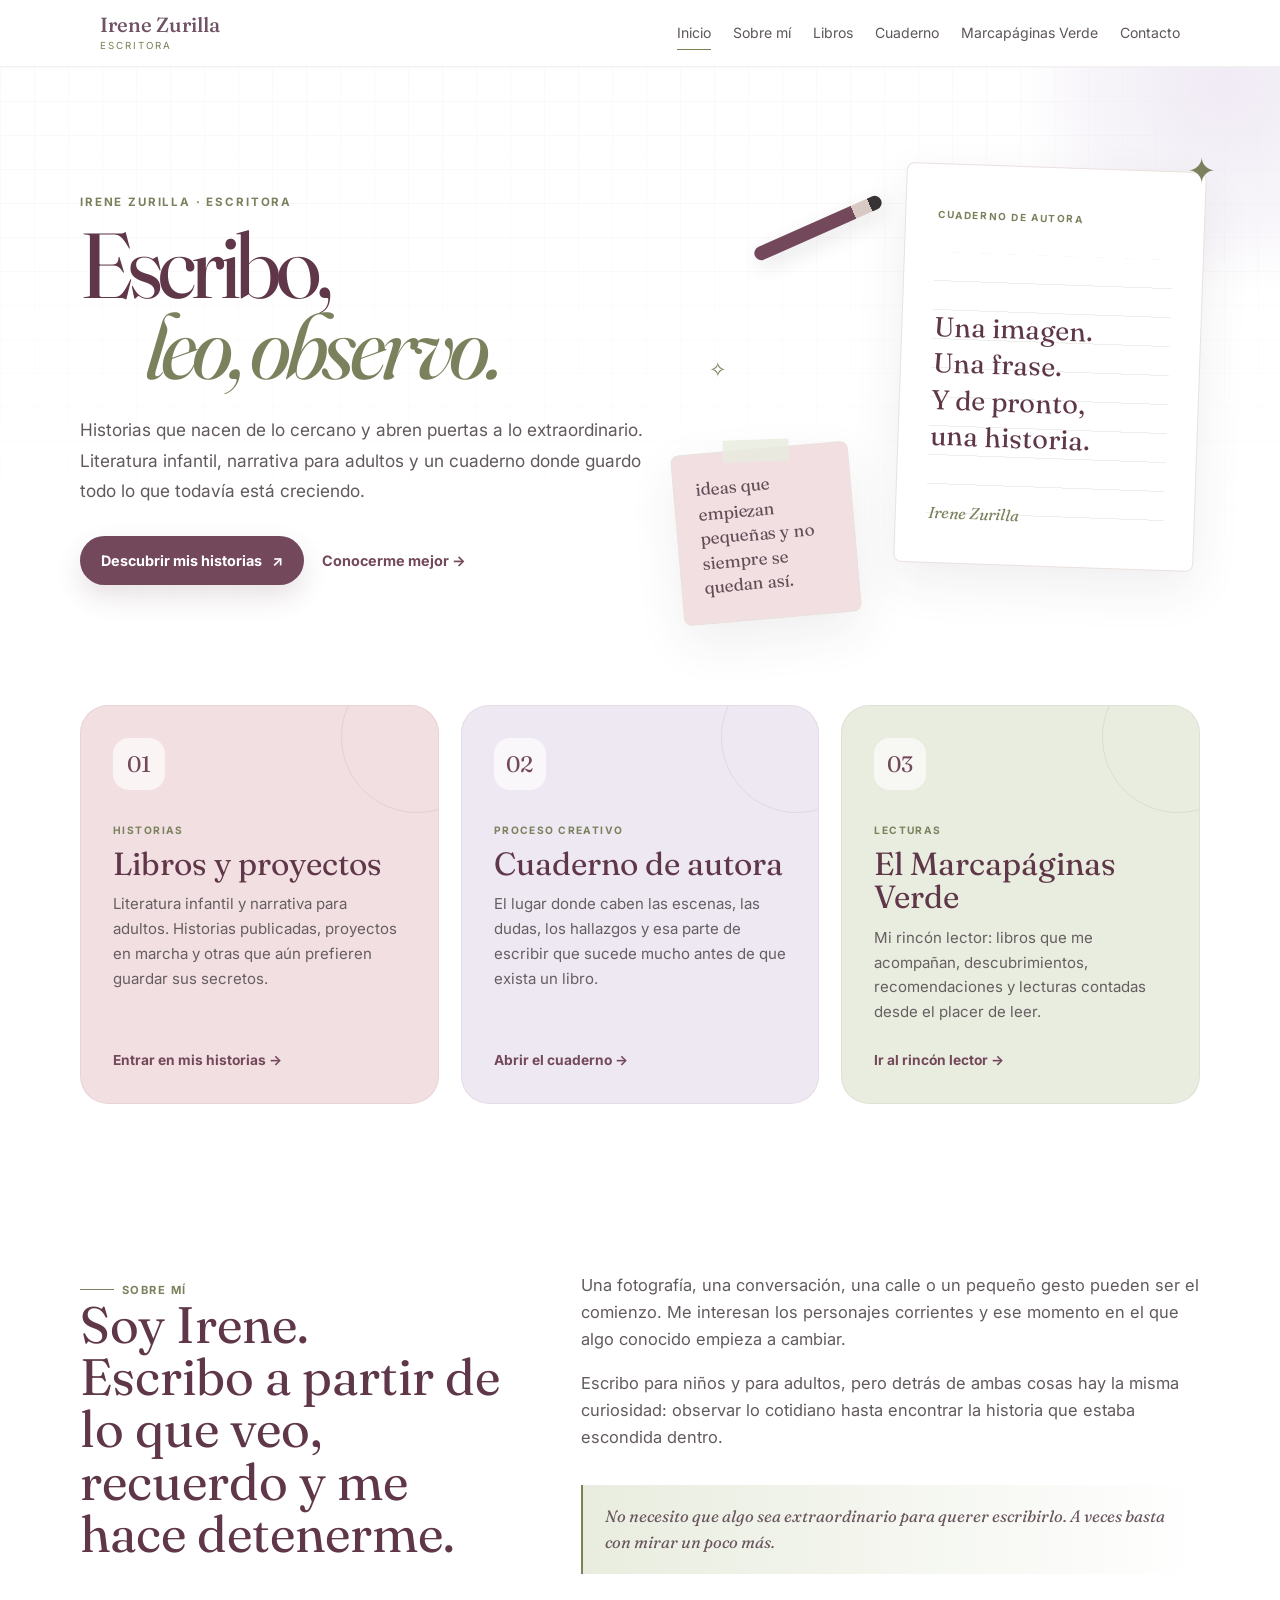
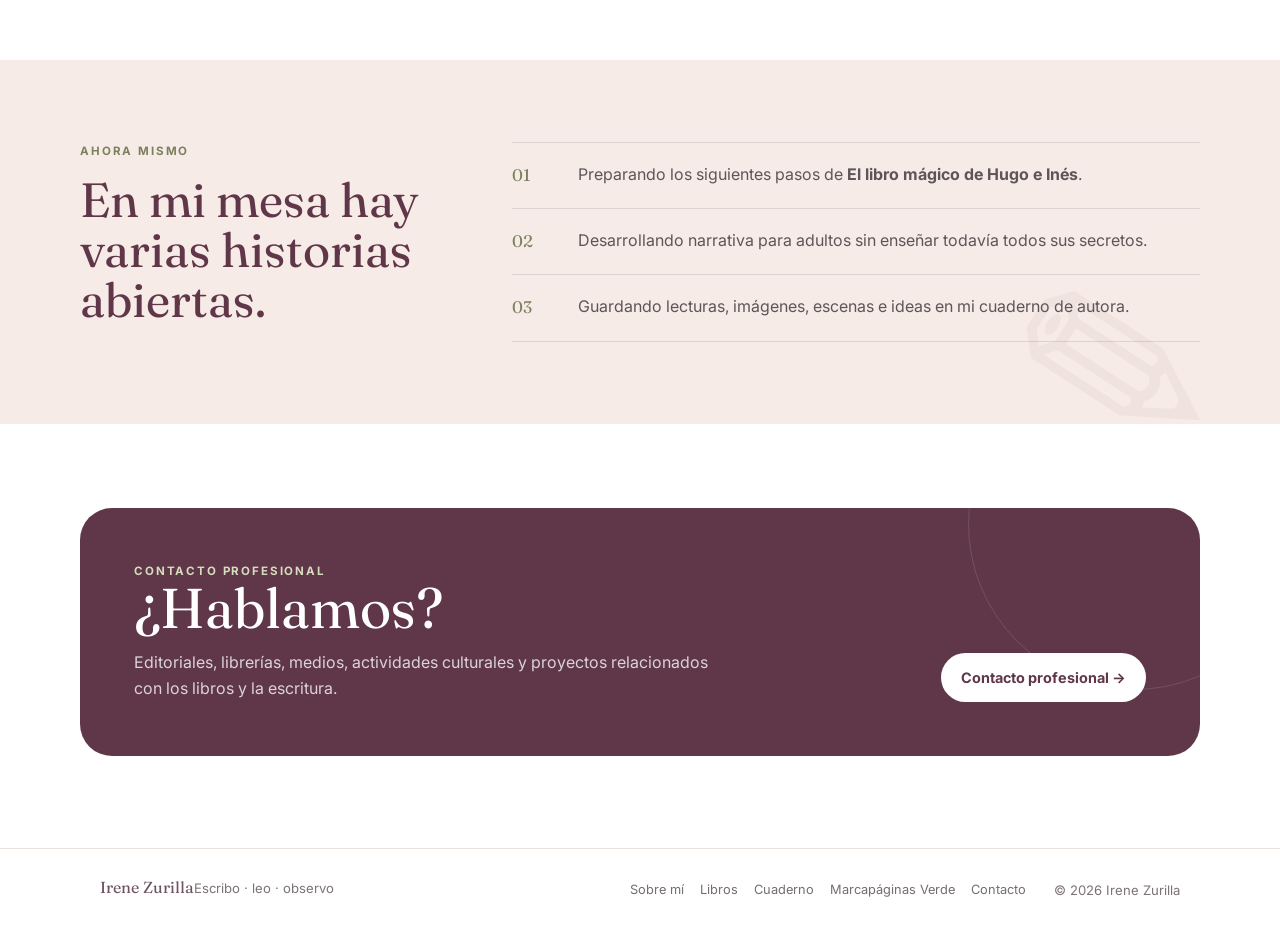
==== commit 370c39e3: "Aplica el pulido final de espaciado a la portada" ====
--- a/index.html
+++ b/index.html
@@ -1 +1 @@
-<!doctype html><html lang="es"><head><meta charset="utf-8"><meta name="viewport" content="width=device-width,initial-scale=1"><title>Irene Zurilla · Escritora</title><meta name="description" content="Web oficial de Irene Zurilla, autora de literatura infantil y narrativa para adultos."><link rel="stylesheet" href="site.css"><link rel="stylesheet" href="home-v2.css"></head><body><header class="site-header"><div class="wrap header-inner"><a class="brand" href="index.html" aria-label="Irene Zurilla, inicio"><span class="brand-name">Irene Zurilla</span><span class="brand-role">escritora</span></a><button class="menu-btn" aria-label="Abrir menú" aria-expanded="false">☰</button><nav class="nav" aria-label="Navegación principal"><a class="active" href="index.html">Inicio</a><a href="sobre-mi.html">Sobre mí</a><a href="libros.html">Libros</a><a href="cuaderno.html">Cuaderno</a><a href="marcapaginas-verde.html">Marcapáginas Verde</a><a href="contacto.html">Contacto</a></nav></div></header><main class="home2"><section class="home2-hero"><div class="wrap home2-hero-grid"><div class="reveal"><p class="home2-kicker">Irene Zurilla · escritora</p><h1 class="home2-title">Escribo,<span>leo, observo.</span></h1><p class="home2-lead">Historias que nacen de lo cercano y abren puertas a lo extraordinario. Literatura infantil, narrativa para adultos y un cuaderno donde guardo todo lo que todavía está creciendo.</p><div class="home2-actions"><a class="home2-primary" href="libros.html">Descubrir mis historias <span aria-hidden="true">↗</span></a><a class="home2-secondary" href="sobre-mi.html">Conocerme mejor →</a></div></div><div class="home2-collage reveal" aria-label="Composición editorial inspirada en un escritorio de escritora"><div class="home2-pen" aria-hidden="true"></div><div class="home2-paper home2-paper-main"><span class="home2-paper-label">Cuaderno de autora</span><p class="home2-paper-quote">Una imagen.<br>Una frase.<br>Y de pronto,<br>una historia.</p><span class="home2-paper-sign">Irene Zurilla</span></div><div class="home2-paper home2-paper-note">ideas que empiezan pequeñas y no siempre se quedan así.</div><span class="home2-spark one" aria-hidden="true">✦</span><span class="home2-spark two" aria-hidden="true">✧</span></div></div></section><section class="home2-portals"><div class="wrap"><div class="home2-cards"><article class="home2-card reveal"><div><div class="home2-card-icon" aria-hidden="true">01</div><small>Historias</small><h2>Libros y proyectos</h2><p>Literatura infantil y narrativa para adultos. Historias publicadas, proyectos en marcha y otras que aún prefieren guardar sus secretos.</p></div><a class="home2-card-link" href="libros.html">Entrar en mis historias →</a></article><article class="home2-card reveal"><div><div class="home2-card-icon" aria-hidden="true">02</div><small>Proceso creativo</small><h2>Cuaderno de autora</h2><p>El lugar donde caben las escenas, las dudas, los hallazgos y esa parte de escribir que sucede mucho antes de que exista un libro.</p></div><a class="home2-card-link" href="cuaderno.html">Abrir el cuaderno →</a></article><article class="home2-card reveal"><div><div class="home2-card-icon" aria-hidden="true">03</div><small>Lecturas</small><h2>El Marcapáginas Verde</h2><p>Mi rincón lector: libros que me acompañan, descubrimientos, recomendaciones y lecturas contadas desde el placer de leer.</p></div><a class="home2-card-link" href="marcapaginas-verde.html">Ir al rincón lector →</a></article></div></div></section><section class="home2-about"><div class="wrap home2-about-grid"><div class="reveal"><span class="home2-writing-mark">Sobre mí</span><h2>Soy Irene.<br>Escribo a partir de lo que veo, recuerdo y me hace detenerme.</h2></div><div class="home2-about-copy reveal"><p>Una fotografía, una conversación, una calle o un pequeño gesto pueden ser el comienzo. Me interesan los personajes corrientes y ese momento en el que algo conocido empieza a cambiar.</p><p>Escribo para niños y para adultos, pero detrás de ambas cosas hay la misma curiosidad: observar lo cotidiano hasta encontrar la historia que estaba escondida dentro.</p><div class="home2-handnote">No necesito que algo sea extraordinario para querer escribirlo. A veces basta con mirar un poco más.</div></div></div></section><section class="home2-now"><div class="wrap home2-now-grid"><div class="reveal"><p class="home2-kicker">Ahora mismo</p><h2>En mi mesa hay varias historias abiertas.</h2></div><div class="home2-now-list reveal"><div class="home2-now-item"><span>01</span><p>Preparando los siguientes pasos de <strong>El libro mágico de Hugo e Inés</strong>.</p></div><div class="home2-now-item"><span>02</span><p>Desarrollando narrativa para adultos sin enseñar todavía todos sus secretos.</p></div><div class="home2-now-item"><span>03</span><p>Guardando lecturas, imágenes, escenas e ideas en mi cuaderno de autora.</p></div></div></div></section><section class="home2-contact"><div class="wrap"><div class="home2-contact-card reveal"><div><p class="home2-kicker">Contacto profesional</p><h2>¿Hablamos?</h2><p>Editoriales, librerías, medios, actividades culturales y proyectos relacionados con los libros y la escritura.</p></div><a class="home2-contact-link" href="contacto.html">Contacto profesional →</a></div></div></section></main><footer class="footer"><div class="wrap footer-inner"><div><strong>Irene Zurilla</strong><span>Escribo · leo · observo</span></div><nav class="footer-nav"><a href="sobre-mi.html">Sobre mí</a><a href="libros.html">Libros</a><a href="cuaderno.html">Cuaderno</a><a href="marcapaginas-verde.html">Marcapáginas Verde</a><a href="contacto.html">Contacto</a></nav><p>© <span id="year"></span> Irene Zurilla</p></div></footer><script src="site.js"></script></body></html>+<!doctype html><html lang="es"><head><meta charset="utf-8"><meta name="viewport" content="width=device-width,initial-scale=1"><title>Irene Zurilla · Escritora</title><meta name="description" content="Web oficial de Irene Zurilla, autora de literatura infantil y narrativa para adultos."><link rel="stylesheet" href="site.css"><link rel="stylesheet" href="home-v2.css"><link rel="stylesheet" href="home-v2-polish.css"></head><body><header class="site-header"><div class="wrap header-inner"><a class="brand" href="index.html" aria-label="Irene Zurilla, inicio"><span class="brand-name">Irene Zurilla</span><span class="brand-role">escritora</span></a><button class="menu-btn" aria-label="Abrir menú" aria-expanded="false">☰</button><nav class="nav" aria-label="Navegación principal"><a class="active" href="index.html">Inicio</a><a href="sobre-mi.html">Sobre mí</a><a href="libros.html">Libros</a><a href="cuaderno.html">Cuaderno</a><a href="marcapaginas-verde.html">Marcapáginas Verde</a><a href="contacto.html">Contacto</a></nav></div></header><main class="home2"><section class="home2-hero"><div class="wrap home2-hero-grid"><div class="reveal"><p class="home2-kicker">Irene Zurilla · escritora</p><h1 class="home2-title">Escribo,<span>leo, observo.</span></h1><p class="home2-lead">Historias que nacen de lo cercano y abren puertas a lo extraordinario. Literatura infantil, narrativa para adultos y un cuaderno donde guardo todo lo que todavía está creciendo.</p><div class="home2-actions"><a class="home2-primary" href="libros.html">Descubrir mis historias <span aria-hidden="true">↗</span></a><a class="home2-secondary" href="sobre-mi.html">Conocerme mejor →</a></div></div><div class="home2-collage reveal" aria-label="Composición editorial inspirada en un escritorio de escritora"><div class="home2-pen" aria-hidden="true"></div><div class="home2-paper home2-paper-main"><span class="home2-paper-label">Cuaderno de autora</span><p class="home2-paper-quote">Una imagen.<br>Una frase.<br>Y de pronto,<br>una historia.</p><span class="home2-paper-sign">Irene Zurilla</span></div><div class="home2-paper home2-paper-note">ideas que empiezan pequeñas y no siempre se quedan así.</div><span class="home2-spark one" aria-hidden="true">✦</span><span class="home2-spark two" aria-hidden="true">✧</span></div></div></section><section class="home2-portals"><div class="wrap"><div class="home2-cards"><article class="home2-card reveal"><div><div class="home2-card-icon" aria-hidden="true">01</div><small>Historias</small><h2>Libros y proyectos</h2><p>Literatura infantil y narrativa para adultos. Historias publicadas, proyectos en marcha y otras que aún prefieren guardar sus secretos.</p></div><a class="home2-card-link" href="libros.html">Entrar en mis historias →</a></article><article class="home2-card reveal"><div><div class="home2-card-icon" aria-hidden="true">02</div><small>Proceso creativo</small><h2>Cuaderno de autora</h2><p>El lugar donde caben las escenas, las dudas, los hallazgos y esa parte de escribir que sucede mucho antes de que exista un libro.</p></div><a class="home2-card-link" href="cuaderno.html">Abrir el cuaderno →</a></article><article class="home2-card reveal"><div><div class="home2-card-icon" aria-hidden="true">03</div><small>Lecturas</small><h2>El Marcapáginas Verde</h2><p>Mi rincón lector: libros que me acompañan, descubrimientos, recomendaciones y lecturas contadas desde el placer de leer.</p></div><a class="home2-card-link" href="marcapaginas-verde.html">Ir al rincón lector →</a></article></div></div></section><section class="home2-about"><div class="wrap home2-about-grid"><div class="reveal"><span class="home2-writing-mark">Sobre mí</span><h2>Soy Irene.<br>Escribo a partir de lo que veo, recuerdo y me hace detenerme.</h2></div><div class="home2-about-copy reveal"><p>Una fotografía, una conversación, una calle o un pequeño gesto pueden ser el comienzo. Me interesan los personajes corrientes y ese momento en el que algo conocido empieza a cambiar.</p><p>Escribo para niños y para adultos, pero detrás de ambas cosas hay la misma curiosidad: observar lo cotidiano hasta encontrar la historia que estaba escondida dentro.</p><div class="home2-handnote">No necesito que algo sea extraordinario para querer escribirlo. A veces basta con mirar un poco más.</div></div></div></section><section class="home2-now"><div class="wrap home2-now-grid"><div class="reveal"><p class="home2-kicker">Ahora mismo</p><h2>En mi mesa hay varias historias abiertas.</h2></div><div class="home2-now-list reveal"><div class="home2-now-item"><span>01</span><p>Preparando los siguientes pasos de <strong>El libro mágico de Hugo e Inés</strong>.</p></div><div class="home2-now-item"><span>02</span><p>Desarrollando narrativa para adultos sin enseñar todavía todos sus secretos.</p></div><div class="home2-now-item"><span>03</span><p>Guardando lecturas, imágenes, escenas e ideas en mi cuaderno de autora.</p></div></div></div></section><section class="home2-contact"><div class="wrap"><div class="home2-contact-card reveal"><div><p class="home2-kicker">Contacto profesional</p><h2>¿Hablamos?</h2><p>Editoriales, librerías, medios, actividades culturales y proyectos relacionados con los libros y la escritura.</p></div><a class="home2-contact-link" href="contacto.html">Contacto profesional →</a></div></div></section></main><footer class="footer"><div class="wrap footer-inner"><div><strong>Irene Zurilla</strong><span>Escribo · leo · observo</span></div><nav class="footer-nav"><a href="sobre-mi.html">Sobre mí</a><a href="libros.html">Libros</a><a href="cuaderno.html">Cuaderno</a><a href="marcapaginas-verde.html">Marcapáginas Verde</a><a href="contacto.html">Contacto</a></nav><p>© <span id="year"></span> Irene Zurilla</p></div></footer><script src="site.js"></script></body></html>
--- a/home-v2-polish.css
+++ b/home-v2-polish.css
@@ -0,0 +1,55 @@
+/* Ajustes de acabado de la portada v2: más aire en el hero y collage editorial menos agolpado */
+.home2-hero{padding:72px 0 58px}
+.home2-hero-grid{grid-template-columns:1.08fr .92fr;gap:56px}
+.home2-collage{min-height:500px;max-width:520px;width:100%;justify-self:end;overflow:visible}
+.home2-paper-main{right:0;top:28px;width:300px;min-height:365px;padding:36px 32px;transform:rotate(2deg)}
+.home2-paper-main:before{left:30px;right:30px;top:88px;bottom:28px}
+.home2-paper-quote{margin-top:82px;font-size:1.7rem;line-height:1.34}
+.home2-paper-sign{margin-top:46px}
+.home2-paper-note{left:-34px;bottom:20px;width:178px;padding:23px 22px;transform:rotate(-5deg);font-size:1.08rem;line-height:1.42;z-index:3}
+.home2-paper-note:before{left:52px;width:66px}
+.home2-pen{left:38px;top:82px;width:138px;transform:rotate(-24deg)}
+.home2-spark.one{right:-16px;top:4px}
+.home2-spark.two{left:-2px;top:214px}
+.home2-portals{padding:8px 0 82px}
+.home2-cards{gap:22px}
+.home2-card{min-height:330px;padding:32px}
+.home2-about{padding:86px 0}
+.home2-now{padding:82px 0}
+.home2-contact{padding:84px 0 92px}
+
+@media(max-width:1050px){
+  .home2-collage{max-width:470px}
+  .home2-paper-main{width:285px}
+  .home2-paper-note{left:-18px}
+}
+
+@media(max-width:900px){
+  .home2-hero{padding:56px 0 42px}
+  .home2-hero-grid{gap:36px}
+  .home2-collage{justify-self:start;max-width:500px;min-height:440px;margin-top:4px}
+  .home2-paper-main{right:24px;top:20px}
+  .home2-paper-note{left:0;bottom:12px}
+  .home2-pen{left:52px;top:64px}
+  .home2-spark.one{right:2px}
+  .home2-spark.two{left:22px}
+  .home2-portals{padding-top:12px}
+}
+
+@media(max-width:600px){
+  .home2-hero{padding:44px 0 34px}
+  .home2-collage{min-height:390px;max-width:100%;margin-top:10px}
+  .home2-paper-main{right:0;top:18px;width:245px;min-height:315px;padding:27px 23px}
+  .home2-paper-main:before{left:22px;right:22px;top:78px}
+  .home2-paper-quote{margin-top:66px;font-size:1.38rem;line-height:1.34}
+  .home2-paper-sign{margin-top:36px}
+  .home2-paper-note{left:-4px;bottom:0;width:145px;padding:19px 17px;font-size:.94rem}
+  .home2-paper-note:before{left:42px;width:58px}
+  .home2-pen{left:30px;top:46px;width:104px}
+  .home2-spark.one{right:-2px;top:0}
+  .home2-spark.two{left:8px;top:180px}
+  .home2-card{min-height:auto;padding:27px 25px}
+  .home2-about{padding:60px 0}
+  .home2-now{padding:58px 0}
+  .home2-contact{padding:60px 0 70px}
+}
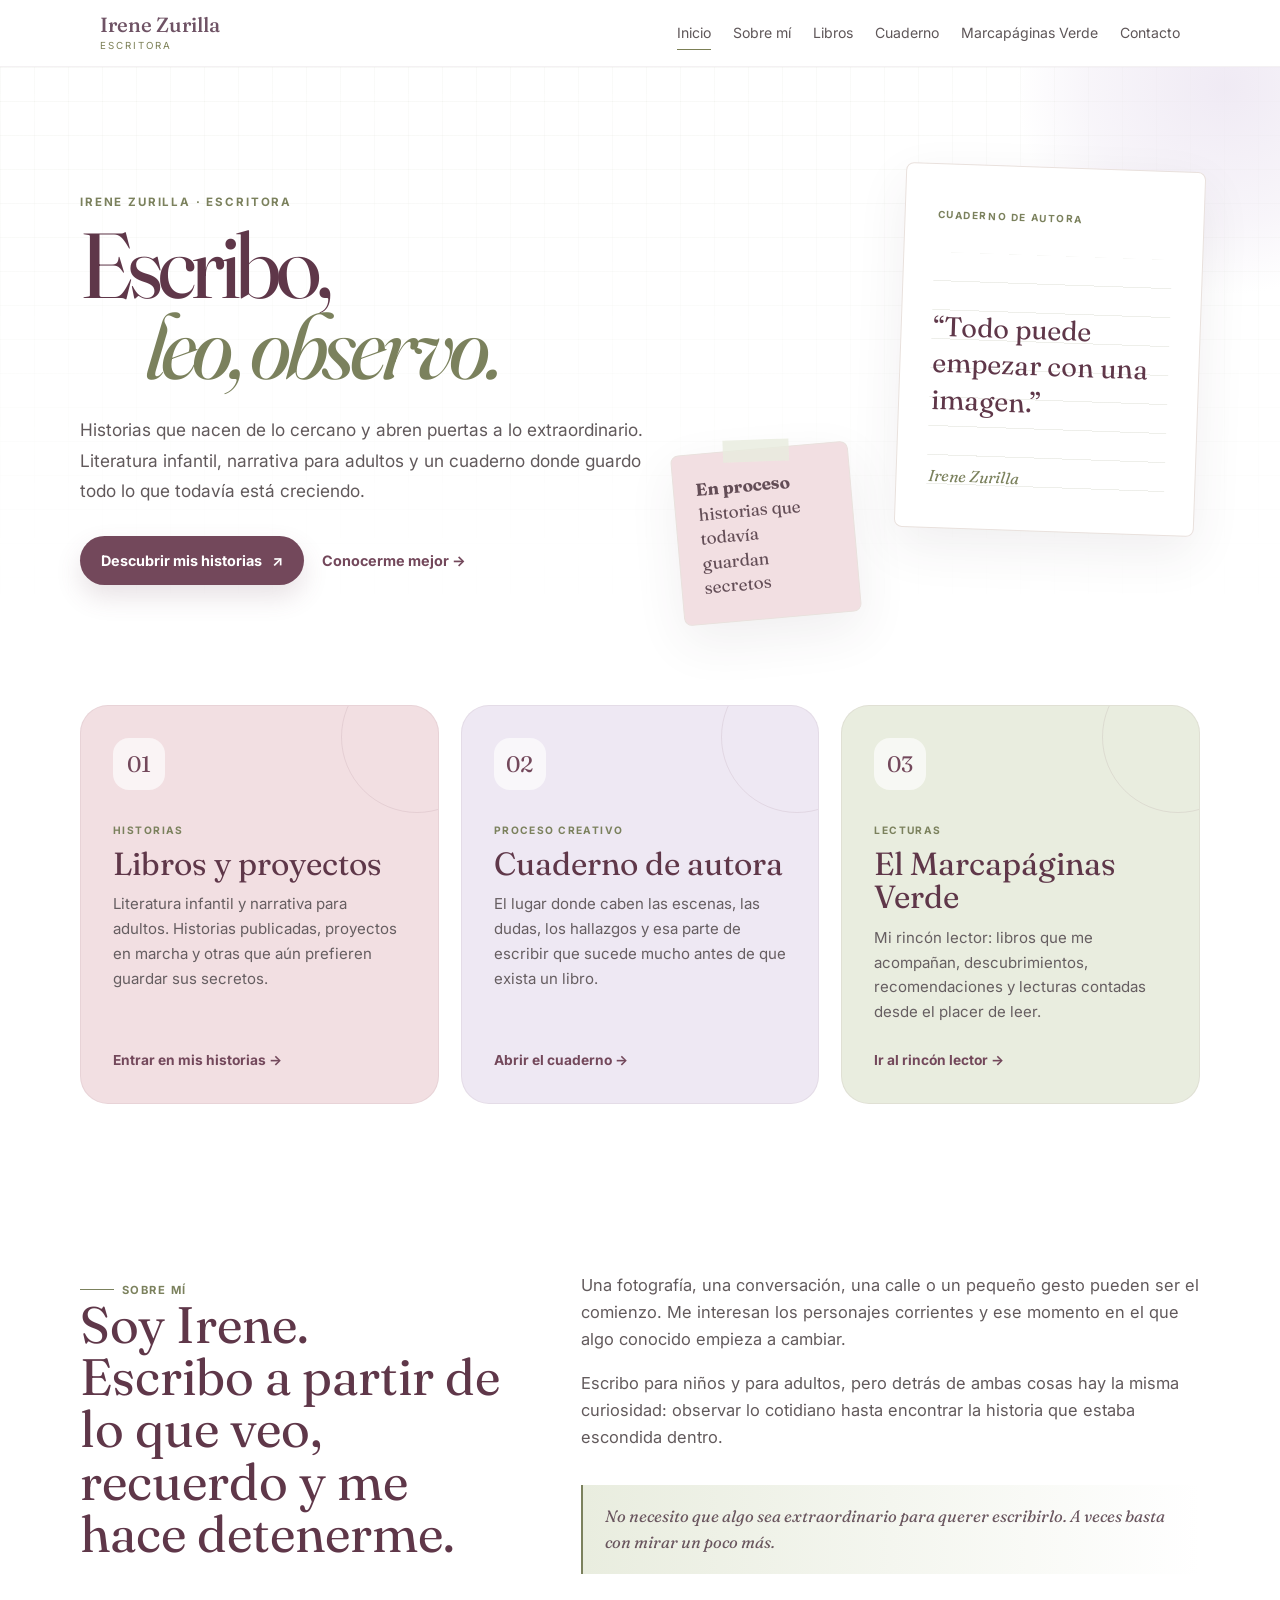
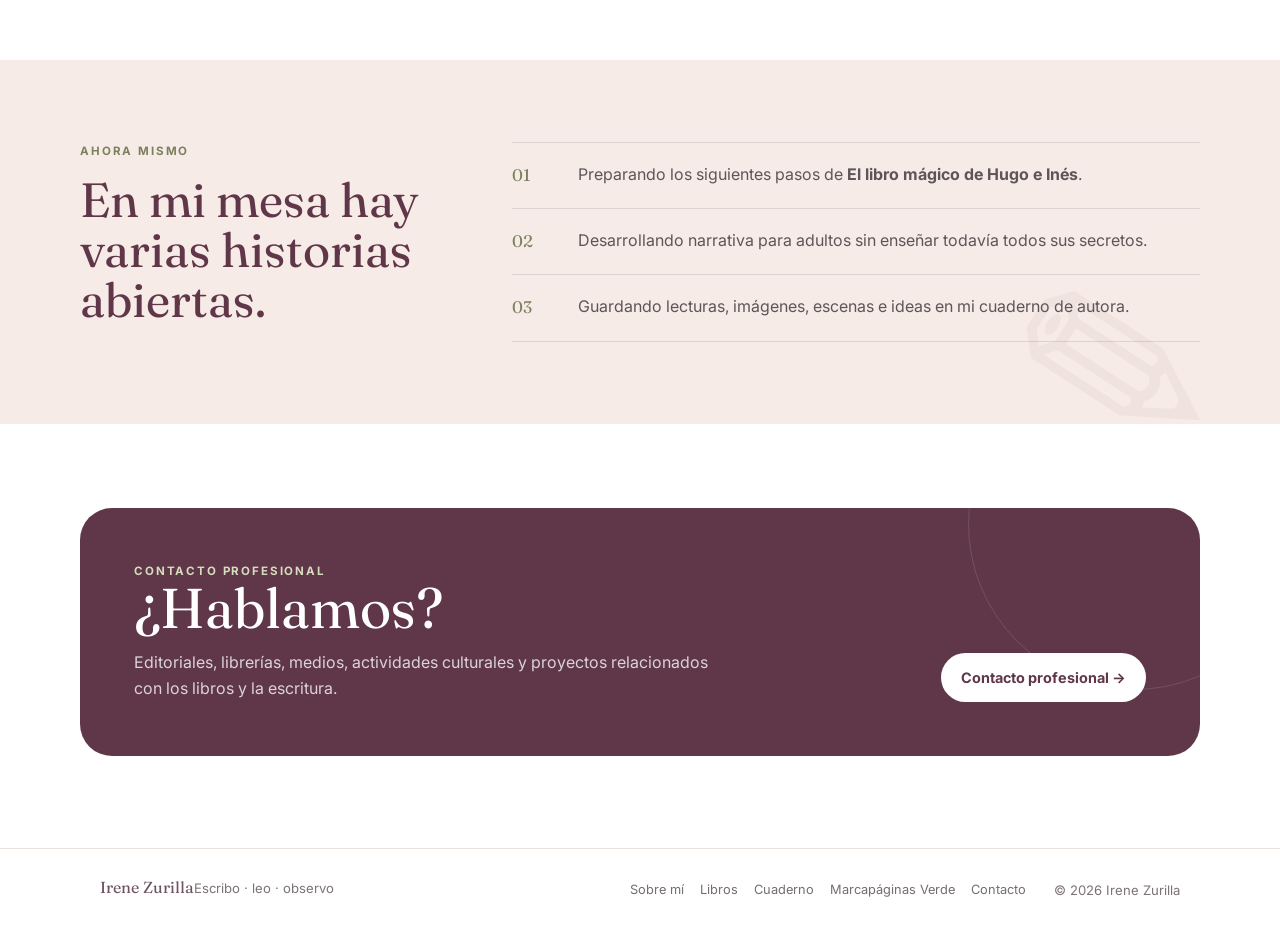
==== commit 2ab9af0b: "Recupera el collage editorial aprobado en la portada" ====
--- a/index.html
+++ b/index.html
@@ -1 +1,163 @@
-<!doctype html><html lang="es"><head><meta charset="utf-8"><meta name="viewport" content="width=device-width,initial-scale=1"><title>Irene Zurilla · Escritora</title><meta name="description" content="Web oficial de Irene Zurilla, autora de literatura infantil y narrativa para adultos."><link rel="stylesheet" href="site.css"><link rel="stylesheet" href="home-v2.css"><link rel="stylesheet" href="home-v2-polish.css"></head><body><header class="site-header"><div class="wrap header-inner"><a class="brand" href="index.html" aria-label="Irene Zurilla, inicio"><span class="brand-name">Irene Zurilla</span><span class="brand-role">escritora</span></a><button class="menu-btn" aria-label="Abrir menú" aria-expanded="false">☰</button><nav class="nav" aria-label="Navegación principal"><a class="active" href="index.html">Inicio</a><a href="sobre-mi.html">Sobre mí</a><a href="libros.html">Libros</a><a href="cuaderno.html">Cuaderno</a><a href="marcapaginas-verde.html">Marcapáginas Verde</a><a href="contacto.html">Contacto</a></nav></div></header><main class="home2"><section class="home2-hero"><div class="wrap home2-hero-grid"><div class="reveal"><p class="home2-kicker">Irene Zurilla · escritora</p><h1 class="home2-title">Escribo,<span>leo, observo.</span></h1><p class="home2-lead">Historias que nacen de lo cercano y abren puertas a lo extraordinario. Literatura infantil, narrativa para adultos y un cuaderno donde guardo todo lo que todavía está creciendo.</p><div class="home2-actions"><a class="home2-primary" href="libros.html">Descubrir mis historias <span aria-hidden="true">↗</span></a><a class="home2-secondary" href="sobre-mi.html">Conocerme mejor →</a></div></div><div class="home2-collage reveal" aria-label="Composición editorial inspirada en un escritorio de escritora"><div class="home2-pen" aria-hidden="true"></div><div class="home2-paper home2-paper-main"><span class="home2-paper-label">Cuaderno de autora</span><p class="home2-paper-quote">Una imagen.<br>Una frase.<br>Y de pronto,<br>una historia.</p><span class="home2-paper-sign">Irene Zurilla</span></div><div class="home2-paper home2-paper-note">ideas que empiezan pequeñas y no siempre se quedan así.</div><span class="home2-spark one" aria-hidden="true">✦</span><span class="home2-spark two" aria-hidden="true">✧</span></div></div></section><section class="home2-portals"><div class="wrap"><div class="home2-cards"><article class="home2-card reveal"><div><div class="home2-card-icon" aria-hidden="true">01</div><small>Historias</small><h2>Libros y proyectos</h2><p>Literatura infantil y narrativa para adultos. Historias publicadas, proyectos en marcha y otras que aún prefieren guardar sus secretos.</p></div><a class="home2-card-link" href="libros.html">Entrar en mis historias →</a></article><article class="home2-card reveal"><div><div class="home2-card-icon" aria-hidden="true">02</div><small>Proceso creativo</small><h2>Cuaderno de autora</h2><p>El lugar donde caben las escenas, las dudas, los hallazgos y esa parte de escribir que sucede mucho antes de que exista un libro.</p></div><a class="home2-card-link" href="cuaderno.html">Abrir el cuaderno →</a></article><article class="home2-card reveal"><div><div class="home2-card-icon" aria-hidden="true">03</div><small>Lecturas</small><h2>El Marcapáginas Verde</h2><p>Mi rincón lector: libros que me acompañan, descubrimientos, recomendaciones y lecturas contadas desde el placer de leer.</p></div><a class="home2-card-link" href="marcapaginas-verde.html">Ir al rincón lector →</a></article></div></div></section><section class="home2-about"><div class="wrap home2-about-grid"><div class="reveal"><span class="home2-writing-mark">Sobre mí</span><h2>Soy Irene.<br>Escribo a partir de lo que veo, recuerdo y me hace detenerme.</h2></div><div class="home2-about-copy reveal"><p>Una fotografía, una conversación, una calle o un pequeño gesto pueden ser el comienzo. Me interesan los personajes corrientes y ese momento en el que algo conocido empieza a cambiar.</p><p>Escribo para niños y para adultos, pero detrás de ambas cosas hay la misma curiosidad: observar lo cotidiano hasta encontrar la historia que estaba escondida dentro.</p><div class="home2-handnote">No necesito que algo sea extraordinario para querer escribirlo. A veces basta con mirar un poco más.</div></div></div></section><section class="home2-now"><div class="wrap home2-now-grid"><div class="reveal"><p class="home2-kicker">Ahora mismo</p><h2>En mi mesa hay varias historias abiertas.</h2></div><div class="home2-now-list reveal"><div class="home2-now-item"><span>01</span><p>Preparando los siguientes pasos de <strong>El libro mágico de Hugo e Inés</strong>.</p></div><div class="home2-now-item"><span>02</span><p>Desarrollando narrativa para adultos sin enseñar todavía todos sus secretos.</p></div><div class="home2-now-item"><span>03</span><p>Guardando lecturas, imágenes, escenas e ideas en mi cuaderno de autora.</p></div></div></div></section><section class="home2-contact"><div class="wrap"><div class="home2-contact-card reveal"><div><p class="home2-kicker">Contacto profesional</p><h2>¿Hablamos?</h2><p>Editoriales, librerías, medios, actividades culturales y proyectos relacionados con los libros y la escritura.</p></div><a class="home2-contact-link" href="contacto.html">Contacto profesional →</a></div></div></section></main><footer class="footer"><div class="wrap footer-inner"><div><strong>Irene Zurilla</strong><span>Escribo · leo · observo</span></div><nav class="footer-nav"><a href="sobre-mi.html">Sobre mí</a><a href="libros.html">Libros</a><a href="cuaderno.html">Cuaderno</a><a href="marcapaginas-verde.html">Marcapáginas Verde</a><a href="contacto.html">Contacto</a></nav><p>© <span id="year"></span> Irene Zurilla</p></div></footer><script src="site.js"></script></body></html>+<!doctype html>
+<html lang="es">
+<head>
+  <meta charset="utf-8">
+  <meta name="viewport" content="width=device-width,initial-scale=1">
+  <title>Irene Zurilla · Escritora</title>
+  <meta name="description" content="Web oficial de Irene Zurilla, autora de literatura infantil y narrativa para adultos.">
+  <link rel="stylesheet" href="site.css">
+  <link rel="stylesheet" href="home-v2.css">
+  <link rel="stylesheet" href="home-v2-polish.css">
+</head>
+<body>
+  <header class="site-header">
+    <div class="wrap header-inner">
+      <a class="brand" href="index.html" aria-label="Irene Zurilla, inicio">
+        <span class="brand-name">Irene Zurilla</span>
+        <span class="brand-role">escritora</span>
+      </a>
+      <button class="menu-btn" aria-label="Abrir menú" aria-expanded="false">☰</button>
+      <nav class="nav" aria-label="Navegación principal">
+        <a class="active" href="index.html">Inicio</a>
+        <a href="sobre-mi.html">Sobre mí</a>
+        <a href="libros.html">Libros</a>
+        <a href="cuaderno.html">Cuaderno</a>
+        <a href="marcapaginas-verde.html">Marcapáginas Verde</a>
+        <a href="contacto.html">Contacto</a>
+      </nav>
+    </div>
+  </header>
+
+  <main class="home2">
+    <section class="home2-hero">
+      <div class="wrap home2-hero-grid">
+        <div class="reveal">
+          <p class="home2-kicker">Irene Zurilla · escritora</p>
+          <h1 class="home2-title">Escribo,<span>leo, observo.</span></h1>
+          <p class="home2-lead">Historias que nacen de lo cercano y abren puertas a lo extraordinario. Literatura infantil, narrativa para adultos y un cuaderno donde guardo todo lo que todavía está creciendo.</p>
+          <div class="home2-actions">
+            <a class="home2-primary" href="libros.html">Descubrir mis historias <span aria-hidden="true">↗</span></a>
+            <a class="home2-secondary" href="sobre-mi.html">Conocerme mejor →</a>
+          </div>
+        </div>
+
+        <div class="home2-collage reveal" aria-label="Composición editorial de cuaderno de autora">
+          <span class="home2-orb home2-orb-blush" aria-hidden="true"></span>
+          <span class="home2-orb home2-orb-lilac" aria-hidden="true"></span>
+
+          <div class="home2-paper home2-paper-note">
+            <strong>En proceso</strong>
+            <span>historias que todavía<br>guardan secretos</span>
+          </div>
+
+          <div class="home2-paper home2-paper-main">
+            <span class="home2-paper-label">Cuaderno de autora</span>
+            <p class="home2-paper-quote">“Todo puede empezar con una imagen.”</p>
+            <span class="home2-paper-sign">Irene Zurilla</span>
+          </div>
+
+          <div class="home2-palette" aria-label="Paleta de identidad visual">
+            <span class="home2-dot home2-dot-rose"></span>
+            <span class="home2-dot home2-dot-lilac"></span>
+            <span class="home2-dot home2-dot-olive"></span>
+            <span class="home2-dot home2-dot-sand"></span>
+          </div>
+        </div>
+      </div>
+    </section>
+
+    <section class="home2-portals">
+      <div class="wrap">
+        <div class="home2-cards">
+          <article class="home2-card reveal">
+            <div>
+              <div class="home2-card-icon" aria-hidden="true">01</div>
+              <small>Historias</small>
+              <h2>Libros y proyectos</h2>
+              <p>Literatura infantil y narrativa para adultos. Historias publicadas, proyectos en marcha y otras que aún prefieren guardar sus secretos.</p>
+            </div>
+            <a class="home2-card-link" href="libros.html">Entrar en mis historias →</a>
+          </article>
+
+          <article class="home2-card reveal">
+            <div>
+              <div class="home2-card-icon" aria-hidden="true">02</div>
+              <small>Proceso creativo</small>
+              <h2>Cuaderno de autora</h2>
+              <p>El lugar donde caben las escenas, las dudas, los hallazgos y esa parte de escribir que sucede mucho antes de que exista un libro.</p>
+            </div>
+            <a class="home2-card-link" href="cuaderno.html">Abrir el cuaderno →</a>
+          </article>
+
+          <article class="home2-card reveal">
+            <div>
+              <div class="home2-card-icon" aria-hidden="true">03</div>
+              <small>Lecturas</small>
+              <h2>El Marcapáginas Verde</h2>
+              <p>Mi rincón lector: libros que me acompañan, descubrimientos, recomendaciones y lecturas contadas desde el placer de leer.</p>
+            </div>
+            <a class="home2-card-link" href="marcapaginas-verde.html">Ir al rincón lector →</a>
+          </article>
+        </div>
+      </div>
+    </section>
+
+    <section class="home2-about">
+      <div class="wrap home2-about-grid">
+        <div class="reveal">
+          <span class="home2-writing-mark">Sobre mí</span>
+          <h2>Soy Irene.<br>Escribo a partir de lo que veo, recuerdo y me hace detenerme.</h2>
+        </div>
+        <div class="home2-about-copy reveal">
+          <p>Una fotografía, una conversación, una calle o un pequeño gesto pueden ser el comienzo. Me interesan los personajes corrientes y ese momento en el que algo conocido empieza a cambiar.</p>
+          <p>Escribo para niños y para adultos, pero detrás de ambas cosas hay la misma curiosidad: observar lo cotidiano hasta encontrar la historia que estaba escondida dentro.</p>
+          <div class="home2-handnote">No necesito que algo sea extraordinario para querer escribirlo. A veces basta con mirar un poco más.</div>
+        </div>
+      </div>
+    </section>
+
+    <section class="home2-now">
+      <div class="wrap home2-now-grid">
+        <div class="reveal">
+          <p class="home2-kicker">Ahora mismo</p>
+          <h2>En mi mesa hay varias historias abiertas.</h2>
+        </div>
+        <div class="home2-now-list reveal">
+          <div class="home2-now-item"><span>01</span><p>Preparando los siguientes pasos de <strong>El libro mágico de Hugo e Inés</strong>.</p></div>
+          <div class="home2-now-item"><span>02</span><p>Desarrollando narrativa para adultos sin enseñar todavía todos sus secretos.</p></div>
+          <div class="home2-now-item"><span>03</span><p>Guardando lecturas, imágenes, escenas e ideas en mi cuaderno de autora.</p></div>
+        </div>
+      </div>
+    </section>
+
+    <section class="home2-contact">
+      <div class="wrap">
+        <div class="home2-contact-card reveal">
+          <div>
+            <p class="home2-kicker">Contacto profesional</p>
+            <h2>¿Hablamos?</h2>
+            <p>Editoriales, librerías, medios, actividades culturales y proyectos relacionados con los libros y la escritura.</p>
+          </div>
+          <a class="home2-contact-link" href="contacto.html">Contacto profesional →</a>
+        </div>
+      </div>
+    </section>
+  </main>
+
+  <footer class="footer">
+    <div class="wrap footer-inner">
+      <div><strong>Irene Zurilla</strong><span>Escribo · leo · observo</span></div>
+      <nav class="footer-nav">
+        <a href="sobre-mi.html">Sobre mí</a>
+        <a href="libros.html">Libros</a>
+        <a href="cuaderno.html">Cuaderno</a>
+        <a href="marcapaginas-verde.html">Marcapáginas Verde</a>
+        <a href="contacto.html">Contacto</a>
+      </nav>
+      <p>© <span id="year"></span> Irene Zurilla</p>
+    </div>
+  </footer>
+
+  <script src="site.js"></script>
+</body>
+</html>
